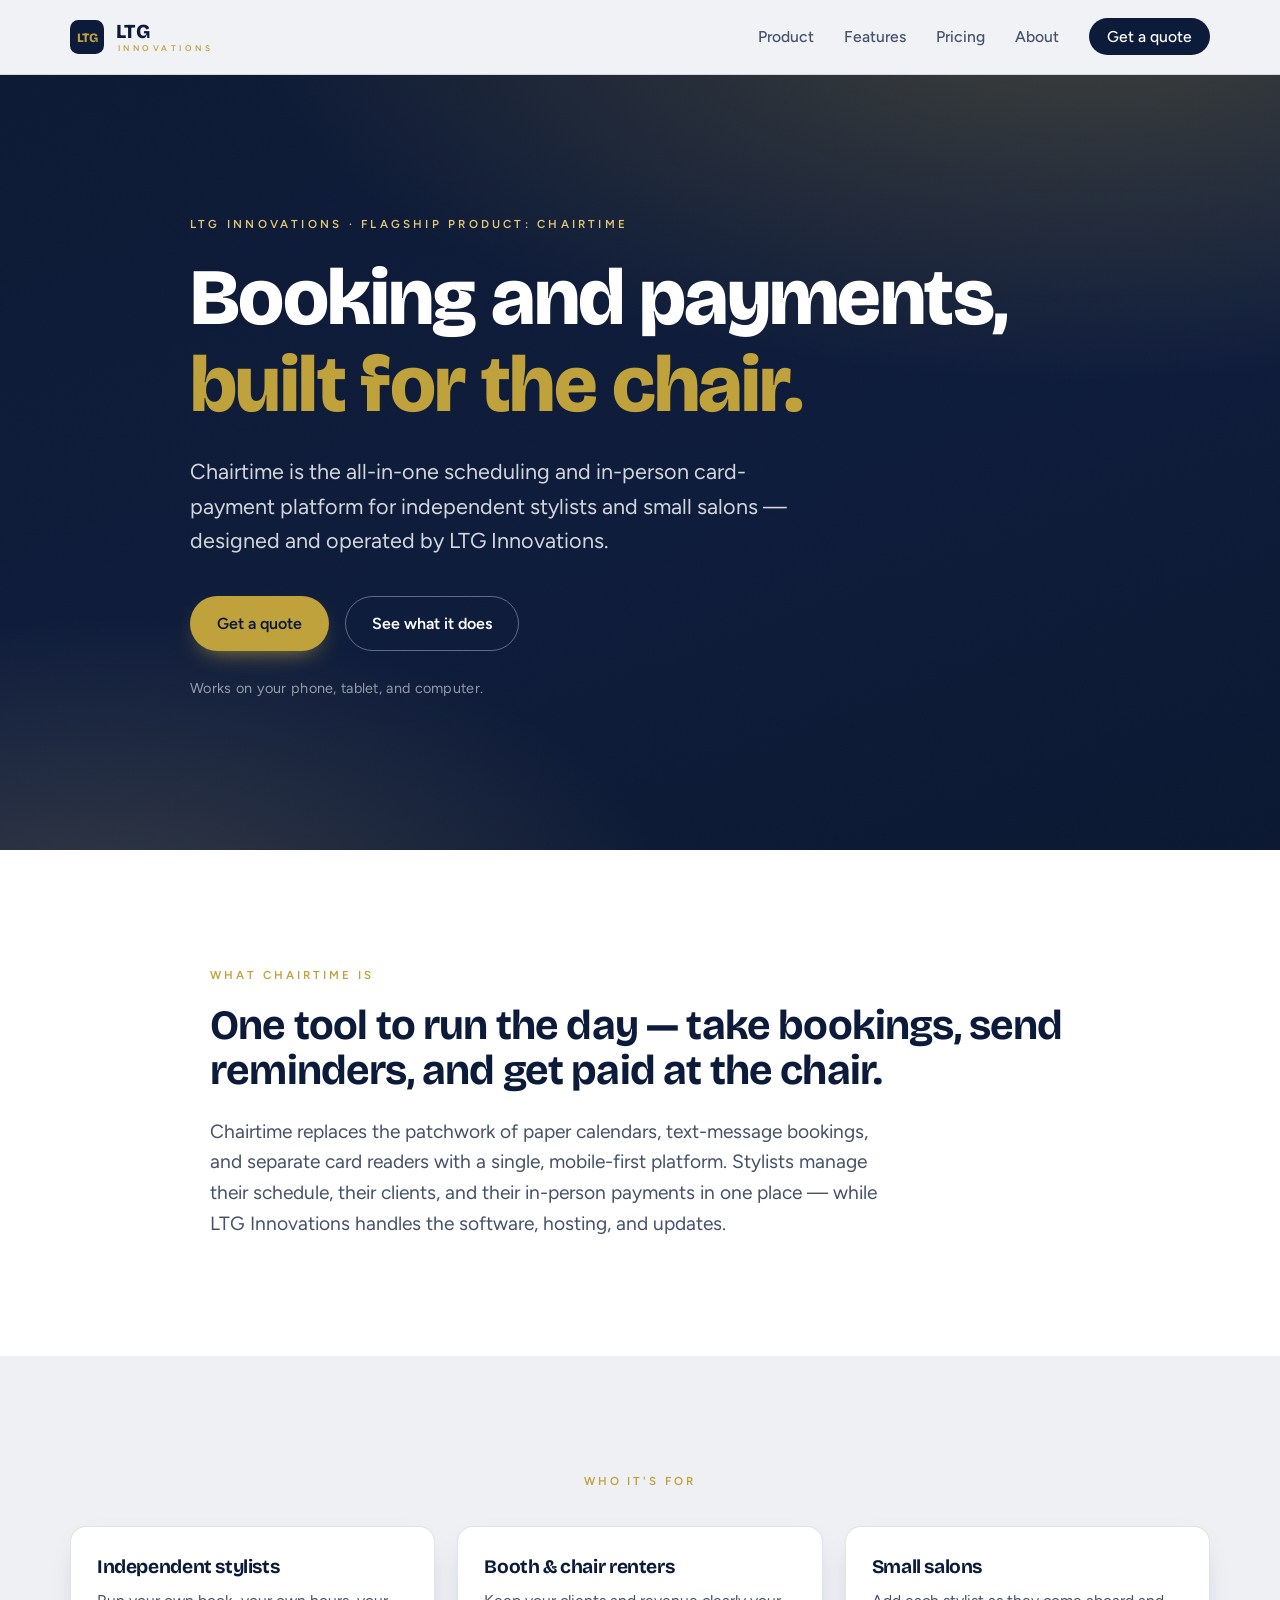
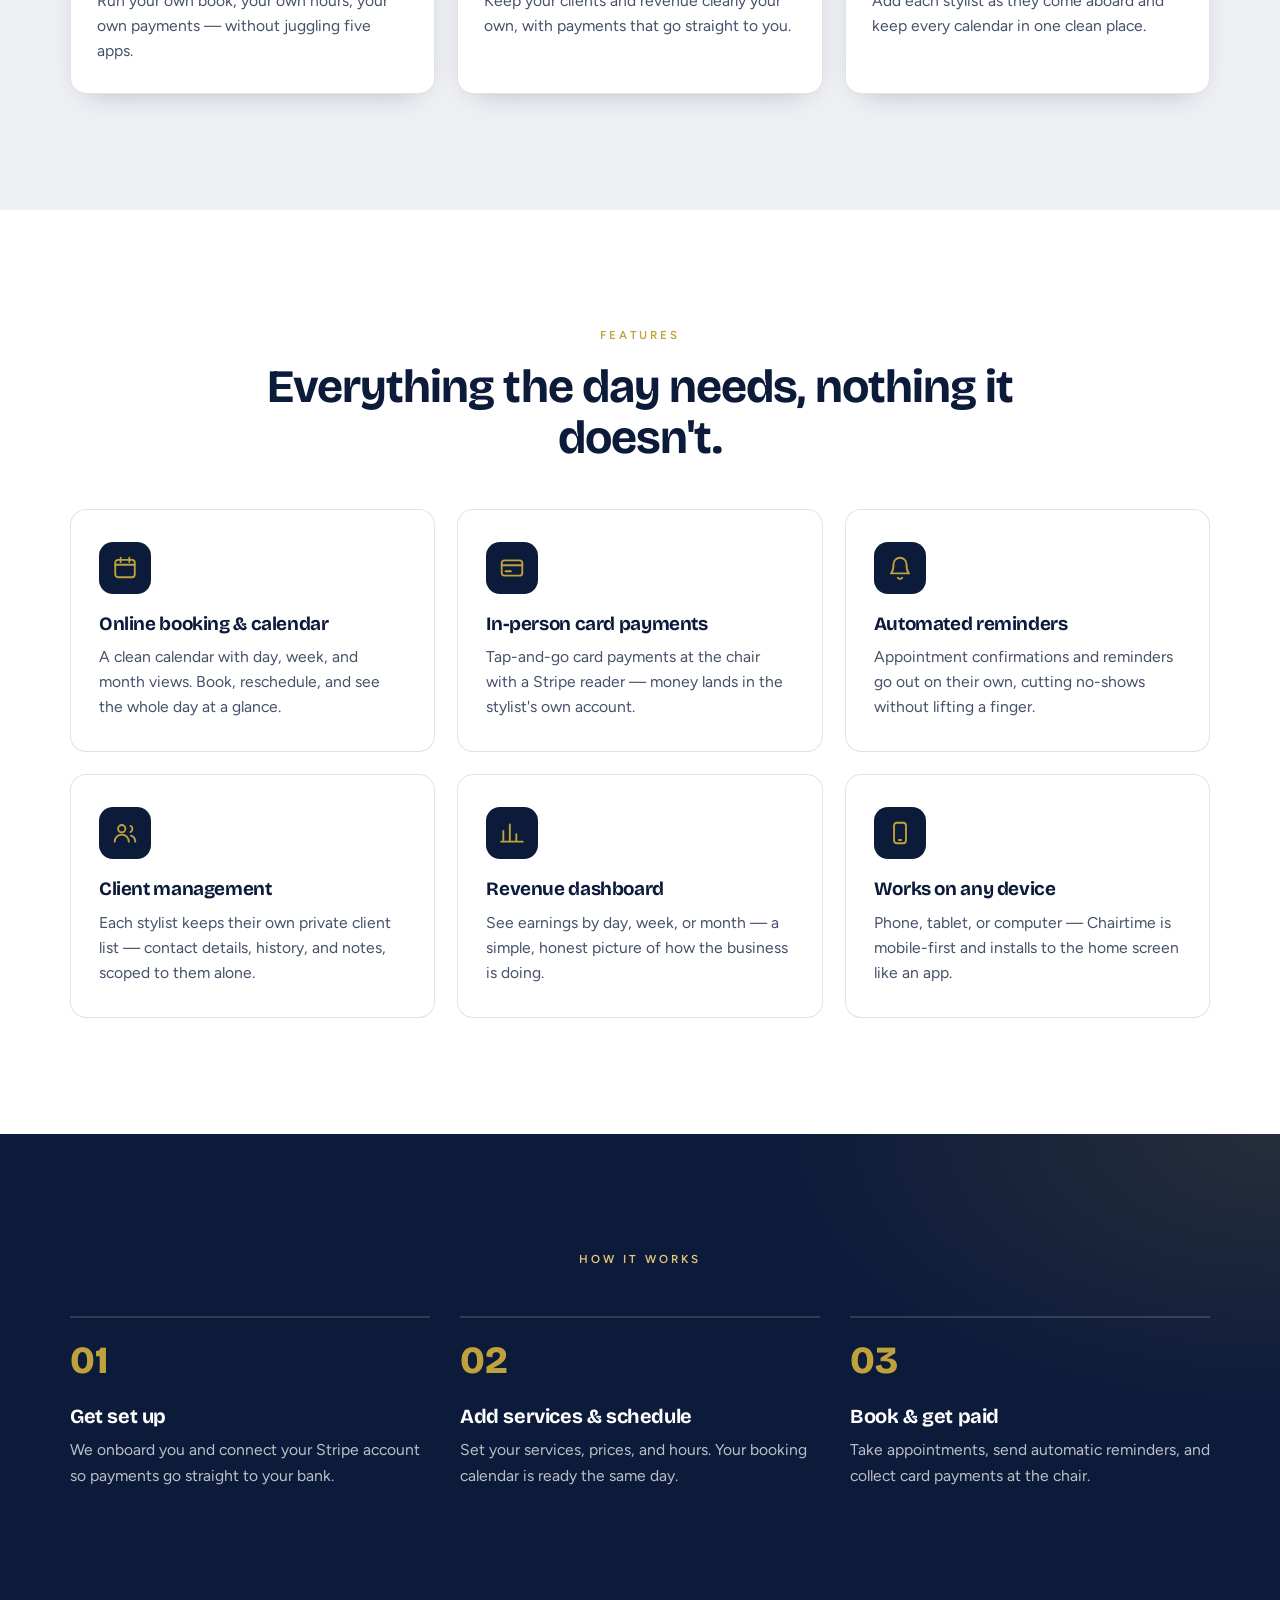
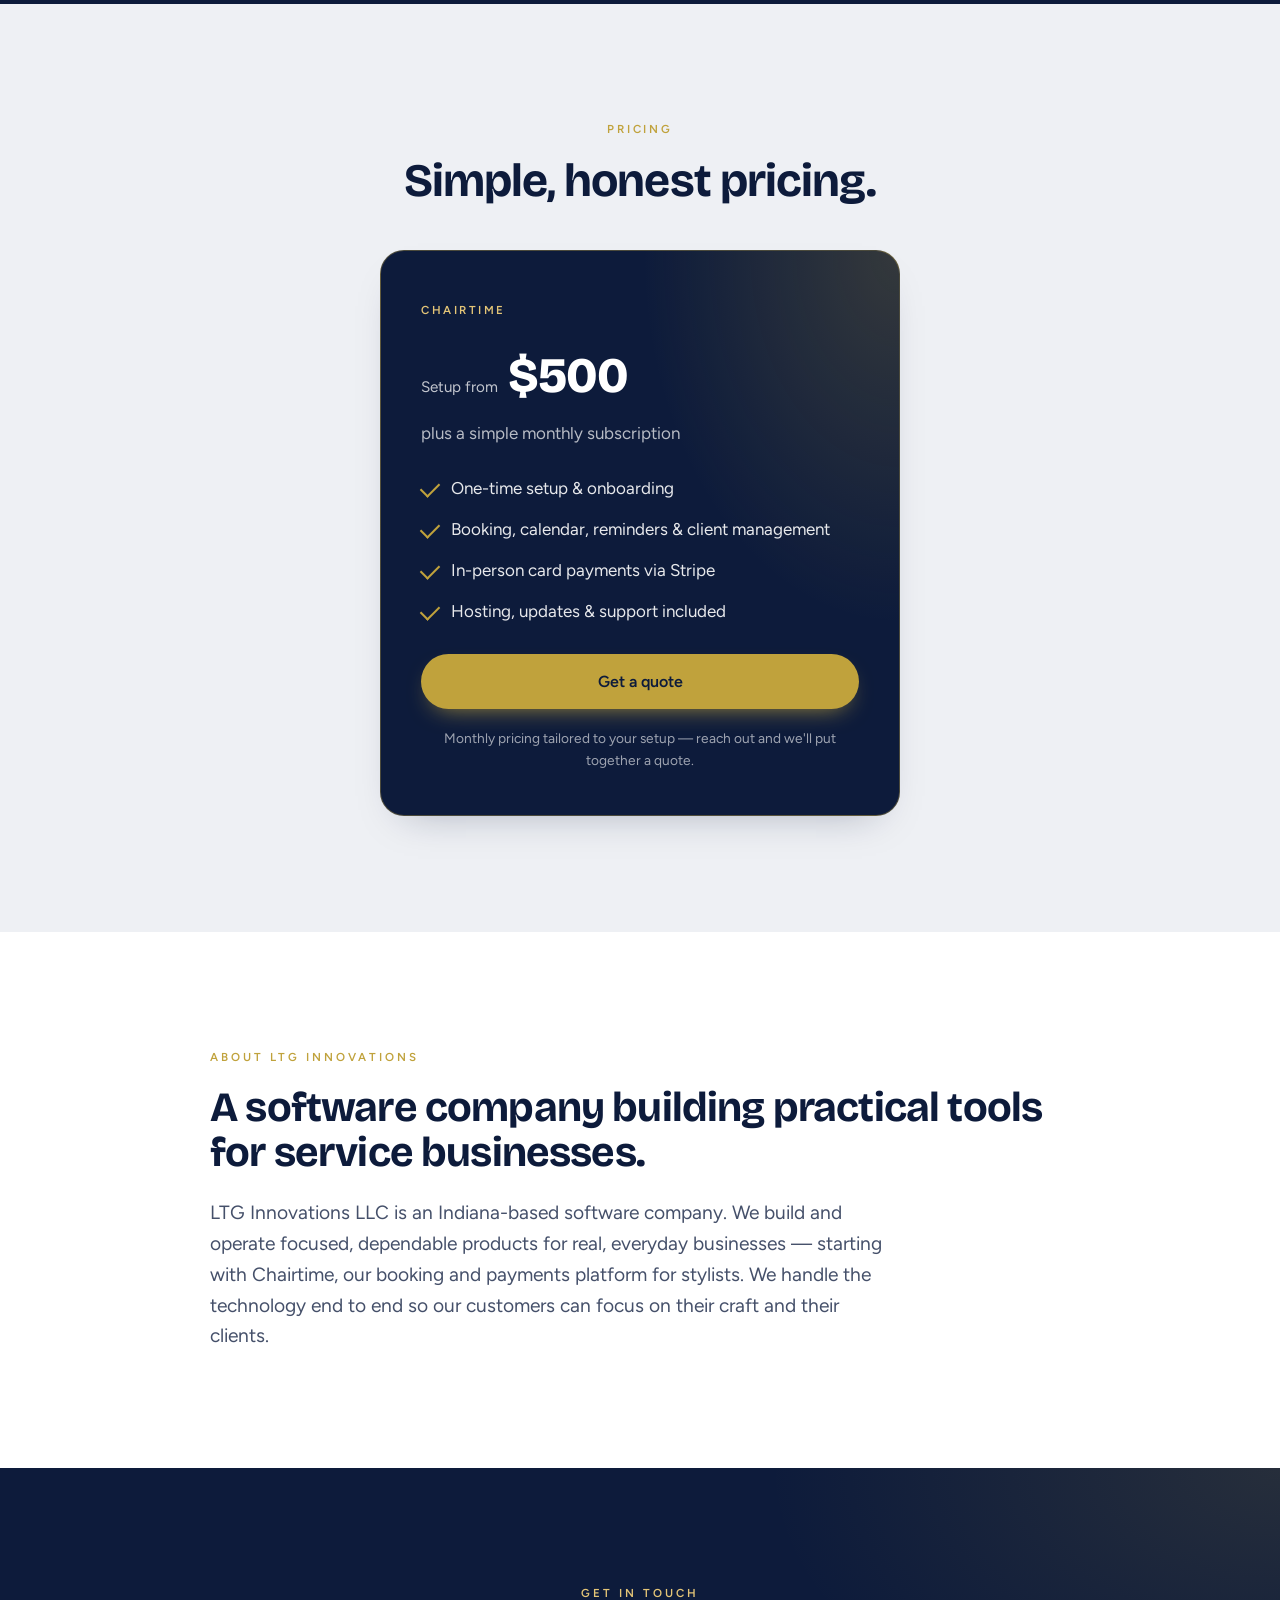
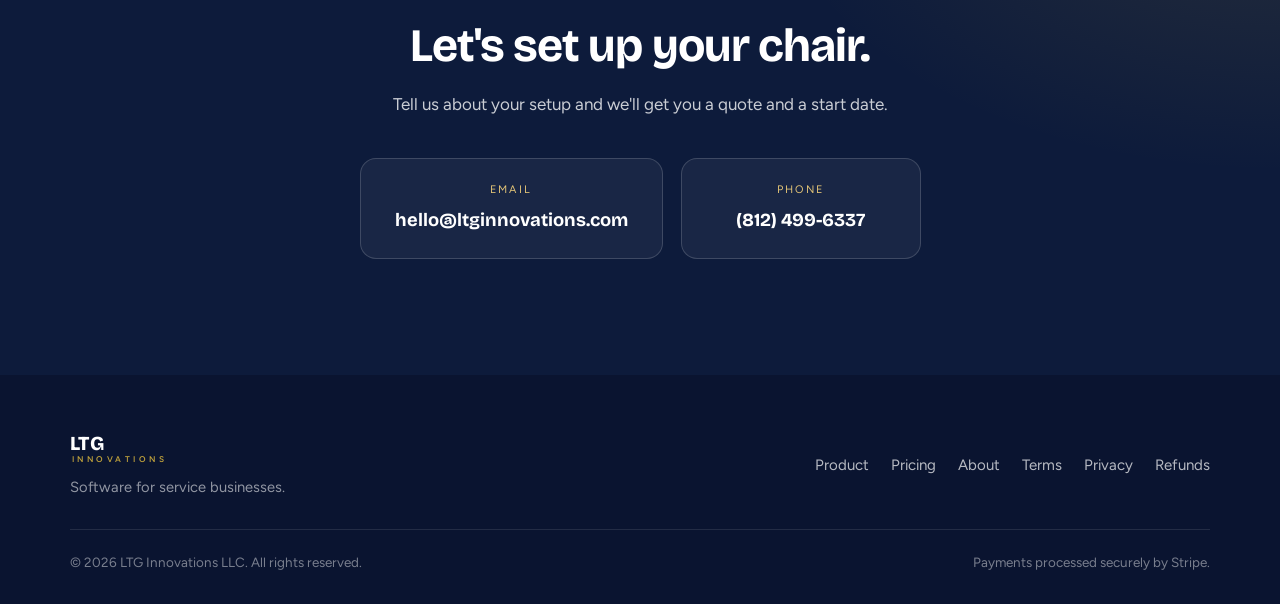
==== index.html @ bb4d91c1 "Initial commit: LTG Innovations company website Single-page landing (Chairtime flagship) + terms/pri" ====
<!DOCTYPE html>
<html lang="en">
<head>
  <meta charset="UTF-8" />
  <meta name="viewport" content="width=device-width, initial-scale=1.0" />
  <title>LTG Innovations — Software for service businesses</title>
  <meta name="description" content="LTG Innovations builds software for service businesses. Our flagship product, Chairtime, is an all-in-one booking and in-person payment platform for independent stylists." />

  <link rel="icon" type="image/svg+xml" href="favicon.svg" />
  <meta property="og:title" content="LTG Innovations — Software for service businesses" />
  <meta property="og:description" content="Chairtime: booking and in-person card payments, built for independent stylists. By LTG Innovations." />
  <meta property="og:type" content="website" />

  <link rel="preconnect" href="https://fonts.googleapis.com" />
  <link rel="preconnect" href="https://fonts.gstatic.com" crossorigin />
  <link href="https://fonts.googleapis.com/css2?family=Bricolage+Grotesque:opsz,wght@12..96,600;12..96,700;12..96,800&family=Figtree:wght@400;500;600&display=swap" rel="stylesheet" />

  <link rel="stylesheet" href="css/style.css" />
</head>
<body>
  <!-- Skip link for accessibility -->
  <a class="skip-link" href="#main">Skip to content</a>

  <header class="site-header" id="top">
    <div class="wrap header-inner">
      <a class="brand" href="#top" aria-label="LTG Innovations home">
        <span class="brand-mark" aria-hidden="true">
          <svg viewBox="0 0 40 40" width="34" height="34"><rect width="40" height="40" rx="10" fill="#0D1B3B"/><text x="20" y="26" text-anchor="middle" font-family="'Bricolage Grotesque',sans-serif" font-weight="800" font-size="15" fill="#C0A23C">LTG</text></svg>
        </span>
        <span class="brand-word"><b>LTG</b><i>INNOVATIONS</i></span>
      </a>

      <nav class="nav" aria-label="Primary">
        <button class="nav-toggle" aria-expanded="false" aria-controls="nav-menu" aria-label="Open menu">
          <span></span><span></span><span></span>
        </button>
        <ul class="nav-menu" id="nav-menu">
          <li><a href="#product">Product</a></li>
          <li><a href="#features">Features</a></li>
          <li><a href="#pricing">Pricing</a></li>
          <li><a href="#about">About</a></li>
          <li><a class="nav-cta" href="#contact">Get a quote</a></li>
        </ul>
      </nav>
    </div>
  </header>

  <main id="main">

    <!-- HERO -->
    <section class="hero">
      <div class="hero-grain" aria-hidden="true"></div>
      <div class="wrap hero-inner">
        <p class="eyebrow reveal">LTG Innovations · Flagship product: Chairtime</p>
        <h1 class="hero-title reveal" style="--d:1">
          Booking and payments,<br /><span class="accent">built for the chair.</span>
        </h1>
        <p class="hero-sub reveal" style="--d:2">
          Chairtime is the all-in-one scheduling and in-person card-payment platform
          for independent stylists and small salons — designed and operated by
          LTG&nbsp;Innovations.
        </p>
        <div class="hero-actions reveal" style="--d:3">
          <a class="btn btn-gold" href="#contact">Get a quote</a>
          <a class="btn btn-ghost" href="#features">See what it does</a>
        </div>
        <p class="hero-note reveal" style="--d:4">Works on your phone, tablet, and computer.</p>
      </div>
    </section>

    <!-- WHAT IT IS -->
    <section class="section" id="product">
      <div class="wrap band">
        <p class="kicker">What Chairtime is</p>
        <h2 class="band-title">
          One tool to run the day — take bookings, send reminders, and get paid at the chair.
        </h2>
        <p class="band-lead">
          Chairtime replaces the patchwork of paper calendars, text-message
          bookings, and separate card readers with a single, mobile-first
          platform. Stylists manage their schedule, their clients, and their
          in-person payments in one place — while LTG Innovations handles the
          software, hosting, and updates.
        </p>
      </div>
    </section>

    <!-- WHO IT'S FOR -->
    <section class="section section-mist" id="audience">
      <div class="wrap">
        <p class="kicker center">Who it's for</p>
        <div class="audience-grid">
          <article class="audience-card">
            <h3>Independent stylists</h3>
            <p>Run your own book, your own hours, your own payments — without juggling five apps.</p>
          </article>
          <article class="audience-card">
            <h3>Booth &amp; chair renters</h3>
            <p>Keep your clients and revenue clearly your own, with payments that go straight to you.</p>
          </article>
          <article class="audience-card">
            <h3>Small salons</h3>
            <p>Add each stylist as they come aboard and keep every calendar in one clean place.</p>
          </article>
        </div>
      </div>
    </section>

    <!-- FEATURES -->
    <section class="section" id="features">
      <div class="wrap">
        <p class="kicker center">Features</p>
        <h2 class="section-title center">Everything the day needs, nothing it doesn't.</h2>
        <div class="feature-grid">
          <article class="feature">
            <span class="feature-icon" aria-hidden="true">
              <svg viewBox="0 0 24 24"><rect x="3" y="4.5" width="18" height="16" rx="2.5"/><path d="M3 9h18M8 2.5v4M16 2.5v4"/></svg>
            </span>
            <h3>Online booking &amp; calendar</h3>
            <p>A clean calendar with day, week, and month views. Book, reschedule, and see the whole day at a glance.</p>
          </article>
          <article class="feature">
            <span class="feature-icon" aria-hidden="true">
              <svg viewBox="0 0 24 24"><rect x="2.5" y="5" width="19" height="14" rx="2.5"/><path d="M2.5 9.5h19M6 15h5"/></svg>
            </span>
            <h3>In-person card payments</h3>
            <p>Tap-and-go card payments at the chair with a Stripe reader — money lands in the stylist's own account.</p>
          </article>
          <article class="feature">
            <span class="feature-icon" aria-hidden="true">
              <svg viewBox="0 0 24 24"><path d="M18 8.5a6 6 0 1 0-12 0c0 7-2.5 8.5-2.5 8.5h17S18 15.5 18 8.5Z"/><path d="M10 21a2.4 2.4 0 0 0 4 0"/></svg>
            </span>
            <h3>Automated reminders</h3>
            <p>Appointment confirmations and reminders go out on their own, cutting no-shows without lifting a finger.</p>
          </article>
          <article class="feature">
            <span class="feature-icon" aria-hidden="true">
              <svg viewBox="0 0 24 24"><circle cx="9" cy="8" r="3.4"/><path d="M2.5 20a6.5 6.5 0 0 1 13 0M17 5.5a3 3 0 0 1 0 5.6M21.5 20a6 6 0 0 0-4-5.6"/></svg>
            </span>
            <h3>Client management</h3>
            <p>Each stylist keeps their own private client list — contact details, history, and notes, scoped to them alone.</p>
          </article>
          <article class="feature">
            <span class="feature-icon" aria-hidden="true">
              <svg viewBox="0 0 24 24"><path d="M4 20V10M10 20V4M16 20v-7M22 20H2"/></svg>
            </span>
            <h3>Revenue dashboard</h3>
            <p>See earnings by day, week, or month — a simple, honest picture of how the business is doing.</p>
          </article>
          <article class="feature">
            <span class="feature-icon" aria-hidden="true">
              <svg viewBox="0 0 24 24"><rect x="6.5" y="2.5" width="11" height="19" rx="2.5"/><path d="M11 18.5h2"/></svg>
            </span>
            <h3>Works on any device</h3>
            <p>Phone, tablet, or computer — Chairtime is mobile-first and installs to the home screen like an app.</p>
          </article>
        </div>
      </div>
    </section>

    <!-- HOW IT WORKS -->
    <section class="section section-navy" id="how">
      <div class="wrap">
        <p class="kicker center gold">How it works</p>
        <ol class="steps">
          <li>
            <span class="step-num">01</span>
            <h3>Get set up</h3>
            <p>We onboard you and connect your Stripe account so payments go straight to your bank.</p>
          </li>
          <li>
            <span class="step-num">02</span>
            <h3>Add services &amp; schedule</h3>
            <p>Set your services, prices, and hours. Your booking calendar is ready the same day.</p>
          </li>
          <li>
            <span class="step-num">03</span>
            <h3>Book &amp; get paid</h3>
            <p>Take appointments, send automatic reminders, and collect card payments at the chair.</p>
          </li>
        </ol>
      </div>
    </section>

    <!-- PRICING -->
    <section class="section section-mist" id="pricing">
      <div class="wrap">
        <p class="kicker center">Pricing</p>
        <h2 class="section-title center">Simple, honest pricing.</h2>
        <div class="price-card">
          <div class="price-head">
            <span class="price-tag">Chairtime</span>
            <p class="price-line"><span class="price-from">Setup from</span> <strong>$500</strong></p>
            <p class="price-sub">plus a simple monthly subscription</p>
          </div>
          <ul class="price-list">
            <li>One-time setup &amp; onboarding</li>
            <li>Booking, calendar, reminders &amp; client management</li>
            <li>In-person card payments via Stripe</li>
            <li>Hosting, updates &amp; support included</li>
          </ul>
          <a class="btn btn-gold price-cta" href="#contact">Get a quote</a>
          <p class="price-fine">Monthly pricing tailored to your setup — reach out and we'll put together a quote.</p>
        </div>
      </div>
    </section>

    <!-- ABOUT -->
    <section class="section" id="about">
      <div class="wrap band">
        <p class="kicker">About LTG Innovations</p>
        <h2 class="band-title">A software company building practical tools for service businesses.</h2>
        <p class="band-lead">
          LTG Innovations LLC is an Indiana-based software company. We build and
          operate focused, dependable products for real, everyday businesses —
          starting with Chairtime, our booking and payments platform for stylists.
          We handle the technology end to end so our customers can focus on their
          craft and their clients.
        </p>
      </div>
    </section>

    <!-- CONTACT -->
    <section class="section section-navy" id="contact">
      <div class="wrap contact-inner">
        <p class="kicker center gold">Get in touch</p>
        <h2 class="section-title center light">Let's set up your chair.</h2>
        <p class="contact-lead">
          Tell us about your setup and we'll get you a quote and a start date.
        </p>
        <div class="contact-methods">
          <a class="contact-method" href="mailto:hello@ltginnovations.com">
            <span class="cm-label">Email</span>
            <span class="cm-value">hello@ltginnovations.com</span>
          </a>
          <a class="contact-method" href="tel:+18124996337">
            <span class="cm-label">Phone</span>
            <span class="cm-value">(812) 499-6337</span>
          </a>
        </div>
      </div>
    </section>

  </main>

  <footer class="site-footer">
    <div class="wrap footer-inner">
      <div class="footer-brand">
        <span class="brand-word footer-word"><b>LTG</b><i>INNOVATIONS</i></span>
        <p class="footer-tag">Software for service businesses.</p>
      </div>
      <nav class="footer-nav" aria-label="Footer">
        <a href="#product">Product</a>
        <a href="#pricing">Pricing</a>
        <a href="#about">About</a>
        <a href="terms.html">Terms</a>
        <a href="privacy.html">Privacy</a>
        <a href="refunds.html">Refunds</a>
      </nav>
    </div>
    <div class="wrap footer-legal">
      <p>&copy; <span id="year">2026</span> LTG Innovations LLC. All rights reserved.</p>
      <p>Payments processed securely by Stripe.</p>
    </div>
  </footer>

  <script src="js/main.js"></script>
</body>
</html>
---- css/style.css ----
/* =========================================================
   LTG Innovations — brand stylesheet
   Palette from the logo system:
   Deep Navy #0D1B3B · Signal Gold #C0A23C · Light Gold #E4C577 · Mist #EEF0F4
   Type: Bricolage Grotesque (display) + Figtree (body)
   ========================================================= */

:root {
  --navy: #0D1B3B;
  --navy-800: #101f42;
  --navy-700: #16294f;
  --gold: #C0A23C;
  --gold-light: #E4C577;
  --mist: #EEF0F4;
  --mist-deep: #e3e8ef;
  --white: #ffffff;
  --ink: #0D1B3B;
  --ink-soft: #45506a;
  --line: rgba(13, 27, 59, 0.12);

  --display: "Bricolage Grotesque", Georgia, serif;
  --body: "Figtree", -apple-system, BlinkMacSystemFont, sans-serif;

  --wrap: 1140px;
  --radius: 16px;
  --radius-lg: 24px;
  --shadow-soft: 0 18px 40px -24px rgba(13, 27, 59, 0.35);
  --shadow-card: 0 10px 30px -18px rgba(13, 27, 59, 0.4);
  --ease: cubic-bezier(0.22, 1, 0.36, 1);
}

* { box-sizing: border-box; }

html { scroll-behavior: smooth; -webkit-text-size-adjust: 100%; }

body {
  margin: 0;
  font-family: var(--body);
  color: var(--ink);
  background: var(--white);
  line-height: 1.6;
  font-size: 17px;
  -webkit-font-smoothing: antialiased;
  text-rendering: optimizeLegibility;
}

h1, h2, h3 { font-family: var(--display); font-weight: 700; line-height: 1.08; margin: 0; letter-spacing: -0.02em; }
p { margin: 0; }
a { color: inherit; text-decoration: none; }
ul, ol { margin: 0; padding: 0; list-style: none; }

.wrap { width: min(100% - 44px, var(--wrap)); margin-inline: auto; }

.skip-link {
  position: absolute; left: -999px; top: 8px; z-index: 200;
  background: var(--navy); color: #fff; padding: 10px 16px; border-radius: 8px;
}
.skip-link:focus { left: 12px; }

/* ---------- Brand wordmark (reproduces the logo lockup in type) ---------- */
.brand { display: inline-flex; align-items: center; gap: 12px; }
.brand-mark { display: inline-flex; line-height: 0; }
.brand-word { display: inline-flex; flex-direction: column; line-height: 1; }
.brand-word b {
  font-family: var(--display); font-weight: 800; font-size: 1.24rem;
  letter-spacing: 0.02em; color: var(--navy);
}
.brand-word i {
  font-style: normal; font-weight: 600; font-size: 0.52rem;
  letter-spacing: 0.42em; color: var(--gold); margin-top: 2px; margin-left: 2px;
}

/* ---------- Buttons ---------- */
.btn {
  display: inline-flex; align-items: center; justify-content: center;
  font-family: var(--body); font-weight: 600; font-size: 1rem;
  padding: 14px 26px; border-radius: 999px; cursor: pointer;
  border: 1.5px solid transparent; transition: transform .25s var(--ease), box-shadow .25s var(--ease), background .2s, color .2s;
}
.btn-gold { background: var(--gold); color: var(--navy); box-shadow: 0 10px 24px -12px rgba(192, 162, 60, 0.9); }
.btn-gold:hover { transform: translateY(-2px); box-shadow: 0 16px 30px -12px rgba(192, 162, 60, 0.95); background: var(--gold-light); }
.btn-ghost { border-color: rgba(255,255,255,0.35); color: #fff; }
.btn-ghost:hover { border-color: var(--gold-light); color: var(--gold-light); transform: translateY(-2px); }

/* ---------- Header ---------- */
.site-header {
  position: sticky; top: 0; z-index: 100;
  background: rgba(238, 240, 244, 0.82);
  backdrop-filter: saturate(140%) blur(12px);
  border-bottom: 1px solid var(--line);
}
.header-inner { display: flex; align-items: center; justify-content: space-between; height: 74px; }
.nav-menu { display: flex; align-items: center; gap: 30px; }
.nav-menu a { font-weight: 500; font-size: 0.98rem; color: var(--ink-soft); position: relative; padding: 4px 0; }
.nav-menu a:not(.nav-cta)::after {
  content: ""; position: absolute; left: 0; bottom: -2px; height: 2px; width: 0;
  background: var(--gold); transition: width .28s var(--ease);
}
.nav-menu a:not(.nav-cta):hover { color: var(--navy); }
.nav-menu a:not(.nav-cta):hover::after { width: 100%; }
.nav-cta { background: var(--navy); color: #fff !important; padding: 9px 18px !important; border-radius: 999px; }
.nav-cta:hover { background: var(--navy-700); }
.nav-toggle { display: none; }

/* ---------- Hero ---------- */
.hero {
  position: relative; overflow: hidden; color: #fff;
  background:
    radial-gradient(120% 90% at 85% -10%, rgba(192,162,60,0.28) 0%, rgba(192,162,60,0) 55%),
    radial-gradient(90% 80% at 8% 110%, rgba(228,197,119,0.18) 0%, rgba(228,197,119,0) 50%),
    linear-gradient(160deg, #0c1934 0%, var(--navy) 55%, #0a1730 100%);
}
.hero-grain {
  position: absolute; inset: 0; pointer-events: none; opacity: 0.5;
  background-image: url("data:image/svg+xml,%3Csvg xmlns='http://www.w3.org/2000/svg' width='140' height='140'%3E%3Cfilter id='n'%3E%3CfeTurbulence type='fractalNoise' baseFrequency='0.85' numOctaves='2' stitchTiles='stitch'/%3E%3C/filter%3E%3Crect width='100%25' height='100%25' filter='url(%23n)' opacity='0.045'/%3E%3C/svg%3E");
}
.hero-inner { position: relative; padding: clamp(70px, 12vw, 140px) 0 clamp(80px, 12vw, 150px); max-width: 900px; }
.eyebrow {
  text-transform: uppercase; letter-spacing: 0.28em; font-size: 0.72rem; font-weight: 600;
  color: var(--gold-light); margin-bottom: 22px;
}
.hero-title { font-size: clamp(2.6rem, 7vw, 5rem); font-weight: 800; }
.hero-title .accent { color: var(--gold); }
.hero-sub {
  margin-top: 26px; font-size: clamp(1.05rem, 2.2vw, 1.35rem);
  color: rgba(255,255,255,0.82); max-width: 620px;
}
.hero-actions { margin-top: 38px; display: flex; flex-wrap: wrap; gap: 16px; }
.hero-note { margin-top: 26px; font-size: 0.9rem; color: rgba(255,255,255,0.55); letter-spacing: 0.02em; }

/* ---------- Sections ---------- */
.section { padding: clamp(64px, 10vw, 116px) 0; }
.section-mist { background: var(--mist); }
.section-navy { background: var(--navy); color: #fff;
  background-image: radial-gradient(80% 120% at 100% 0%, rgba(192,162,60,0.14) 0%, rgba(192,162,60,0) 50%); }

.kicker {
  text-transform: uppercase; letter-spacing: 0.26em; font-size: 0.72rem; font-weight: 600;
  color: var(--gold); margin-bottom: 18px;
}
.kicker.center { text-align: center; }
.kicker.gold { color: var(--gold-light); }

.section-title { font-size: clamp(1.9rem, 4vw, 2.9rem); max-width: 760px; }
.section-title.center { text-align: center; margin-inline: auto; }
.section-title.light { color: #fff; }

/* Editorial band (What / About) */
.band { max-width: 860px; }
.band-title { font-size: clamp(1.7rem, 3.6vw, 2.6rem); margin-bottom: 24px; }
.band-lead { font-size: clamp(1.05rem, 1.6vw, 1.2rem); color: var(--ink-soft); max-width: 680px; }

/* Audience */
.audience-grid { display: grid; grid-template-columns: repeat(3, 1fr); gap: 22px; margin-top: 36px; }
.audience-card {
  background: #fff; border: 1px solid var(--line); border-radius: var(--radius);
  padding: 30px 26px; box-shadow: var(--shadow-card);
  transition: transform .3s var(--ease), box-shadow .3s var(--ease);
}
.audience-card:hover { transform: translateY(-4px); box-shadow: var(--shadow-soft); }
.audience-card h3 { font-size: 1.2rem; margin-bottom: 10px; }
.audience-card p { color: var(--ink-soft); font-size: 0.98rem; }

/* Features */
.feature-grid {
  display: grid; grid-template-columns: repeat(3, 1fr); gap: 22px; margin-top: 46px;
}
.feature {
  background: #fff; border: 1px solid var(--line); border-radius: var(--radius);
  padding: 32px 28px; transition: transform .3s var(--ease), box-shadow .3s var(--ease), border-color .3s;
}
.feature:hover { transform: translateY(-5px); box-shadow: var(--shadow-soft); border-color: rgba(192,162,60,0.5); }
.feature-icon {
  display: inline-flex; align-items: center; justify-content: center;
  width: 52px; height: 52px; border-radius: 14px; margin-bottom: 20px;
  background: var(--navy);
}
.feature-icon svg { width: 26px; height: 26px; fill: none; stroke: var(--gold); stroke-width: 1.7; stroke-linecap: round; stroke-linejoin: round; }
.feature h3 { font-size: 1.18rem; margin-bottom: 10px; }
.feature p { color: var(--ink-soft); font-size: 0.98rem; }

/* How it works */
.steps { display: grid; grid-template-columns: repeat(3, 1fr); gap: 30px; margin-top: 48px; counter-reset: step; }
.steps li { position: relative; padding-top: 12px; border-top: 2px solid rgba(255,255,255,0.14); }
.step-num { font-family: var(--display); font-weight: 800; font-size: 2.4rem; color: var(--gold); display: block; margin-bottom: 14px; }
.steps h3 { font-size: 1.25rem; margin-bottom: 10px; color: #fff; }
.steps p { color: rgba(255,255,255,0.72); font-size: 0.98rem; }

/* Pricing */
.price-card {
  max-width: 520px; margin: 44px auto 0; background: var(--navy); color: #fff;
  border-radius: var(--radius-lg); padding: 44px 40px; box-shadow: var(--shadow-soft);
  position: relative; overflow: hidden;
  background-image: radial-gradient(90% 120% at 100% 0%, rgba(192,162,60,0.22) 0%, rgba(192,162,60,0) 55%);
  border: 1px solid rgba(192,162,60,0.35);
}
.price-tag { text-transform: uppercase; letter-spacing: 0.22em; font-size: 0.72rem; font-weight: 600; color: var(--gold-light); }
.price-line { font-family: var(--display); margin-top: 14px; font-size: 1.1rem; color: rgba(255,255,255,0.75); display: flex; align-items: baseline; gap: 10px; }
.price-from { font-size: 0.95rem; font-family: var(--body); }
.price-line strong { font-size: 3.1rem; font-weight: 800; color: #fff; letter-spacing: -0.02em; }
.price-sub { color: rgba(255,255,255,0.7); margin-top: 4px; }
.price-list { margin: 28px 0; display: grid; gap: 14px; }
.price-list li { position: relative; padding-left: 30px; color: rgba(255,255,255,0.9); }
.price-list li::before {
  content: ""; position: absolute; left: 0; top: 7px; width: 16px; height: 9px;
  border-left: 2px solid var(--gold); border-bottom: 2px solid var(--gold);
  transform: rotate(-45deg);
}
.price-cta { width: 100%; }
.price-fine { margin-top: 18px; font-size: 0.86rem; color: rgba(255,255,255,0.6); text-align: center; }

/* Contact */
.contact-inner { text-align: center; }
.contact-lead { margin: 20px auto 0; color: rgba(255,255,255,0.78); max-width: 520px; }
.contact-methods { margin-top: 40px; display: flex; flex-wrap: wrap; gap: 18px; justify-content: center; }
.contact-method {
  background: rgba(255,255,255,0.05); border: 1px solid rgba(255,255,255,0.16);
  border-radius: var(--radius); padding: 22px 34px; min-width: 240px;
  transition: transform .28s var(--ease), border-color .28s, background .28s;
}
.contact-method:hover { transform: translateY(-3px); border-color: var(--gold); background: rgba(192,162,60,0.08); }
.cm-label { display: block; text-transform: uppercase; letter-spacing: 0.2em; font-size: 0.68rem; color: var(--gold-light); margin-bottom: 8px; }
.cm-value { font-family: var(--display); font-weight: 700; font-size: 1.15rem; color: #fff; }

/* ---------- Footer ---------- */
.site-footer { background: #0a1430; color: rgba(255,255,255,0.7); padding: 56px 0 30px; }
.footer-inner { display: flex; justify-content: space-between; gap: 30px; flex-wrap: wrap; padding-bottom: 30px; border-bottom: 1px solid rgba(255,255,255,0.1); }
.footer-word b { color: #fff; }
.footer-word i { color: var(--gold); }
.footer-tag { margin-top: 12px; font-size: 0.92rem; color: rgba(255,255,255,0.55); }
.footer-nav { display: flex; flex-wrap: wrap; gap: 22px; align-items: center; }
.footer-nav a { font-size: 0.94rem; transition: color .2s; }
.footer-nav a:hover { color: var(--gold-light); }
.footer-legal { display: flex; justify-content: space-between; gap: 16px; flex-wrap: wrap; margin-top: 22px; font-size: 0.84rem; color: rgba(255,255,255,0.45); }

/* ---------- Load reveal animation ---------- */
.reveal { opacity: 0; transform: translateY(18px); animation: rise .8s var(--ease) forwards; animation-delay: calc(var(--d, 0) * 110ms); }
@keyframes rise { to { opacity: 1; transform: none; } }

/* ---------- Responsive ---------- */
@media (max-width: 860px) {
  .audience-grid, .feature-grid, .steps { grid-template-columns: 1fr; }
  .nav-toggle {
    display: inline-flex; flex-direction: column; justify-content: center; gap: 5px;
    width: 44px; height: 44px; background: none; border: 0; cursor: pointer; z-index: 120;
  }
  .nav-toggle span { display: block; height: 2.5px; width: 24px; background: var(--navy); border-radius: 2px; transition: transform .3s var(--ease), opacity .2s; }
  .nav-toggle[aria-expanded="true"] span:nth-child(1) { transform: translateY(7.5px) rotate(45deg); }
  .nav-toggle[aria-expanded="true"] span:nth-child(2) { opacity: 0; }
  .nav-toggle[aria-expanded="true"] span:nth-child(3) { transform: translateY(-7.5px) rotate(-45deg); }
  .nav-menu {
    position: fixed; inset: 0 0 0 auto; width: min(78vw, 320px);
    flex-direction: column; align-items: flex-start; justify-content: center; gap: 26px;
    background: var(--mist); padding: 40px; box-shadow: -20px 0 50px -30px rgba(13,27,59,0.5);
    transform: translateX(100%); transition: transform .35s var(--ease);
  }
  .nav-menu.open { transform: translateX(0); }
  .nav-menu a { font-size: 1.15rem; }
  .footer-legal { flex-direction: column; gap: 6px; }
}

@media (prefers-reduced-motion: reduce) {
  html { scroll-behavior: auto; }
  .reveal { animation: none; opacity: 1; transform: none; }
  .btn, .feature, .audience-card, .contact-method { transition: none; }
}

/* ---------- Legal pages ---------- */
.legal-hero {
  background: linear-gradient(160deg, #0c1934 0%, var(--navy) 60%, #0a1730 100%);
  color: #fff; padding: clamp(56px, 9vw, 96px) 0 clamp(40px, 6vw, 60px);
}
.legal-hero .kicker { color: var(--gold-light); }
.legal-hero h1 { font-size: clamp(2rem, 5vw, 3.2rem); }
.legal-hero .updated { margin-top: 16px; color: rgba(255,255,255,0.6); font-size: 0.9rem; }
.legal-body { padding: clamp(48px, 8vw, 80px) 0 clamp(60px, 9vw, 96px); }
.legal-body .wrap { max-width: 780px; }
.legal-body h2 { font-size: 1.4rem; margin: 40px 0 12px; color: var(--navy); }
.legal-body h2:first-child { margin-top: 0; }
.legal-body p, .legal-body li { color: var(--ink-soft); margin-bottom: 14px; }
.legal-body ul { list-style: disc; padding-left: 22px; margin-bottom: 14px; }
.legal-body li { margin-bottom: 8px; }
.legal-body a { color: var(--gold); text-decoration: underline; text-underline-offset: 3px; }
.legal-body strong { color: var(--navy); }
.legal-note {
  background: var(--mist); border-left: 3px solid var(--gold); border-radius: 8px;
  padding: 16px 20px; margin: 30px 0; font-size: 0.94rem;
}
.back-home { display: inline-flex; align-items: center; gap: 8px; margin-top: 40px; font-weight: 600; color: var(--navy); }
.back-home:hover { color: var(--gold); }
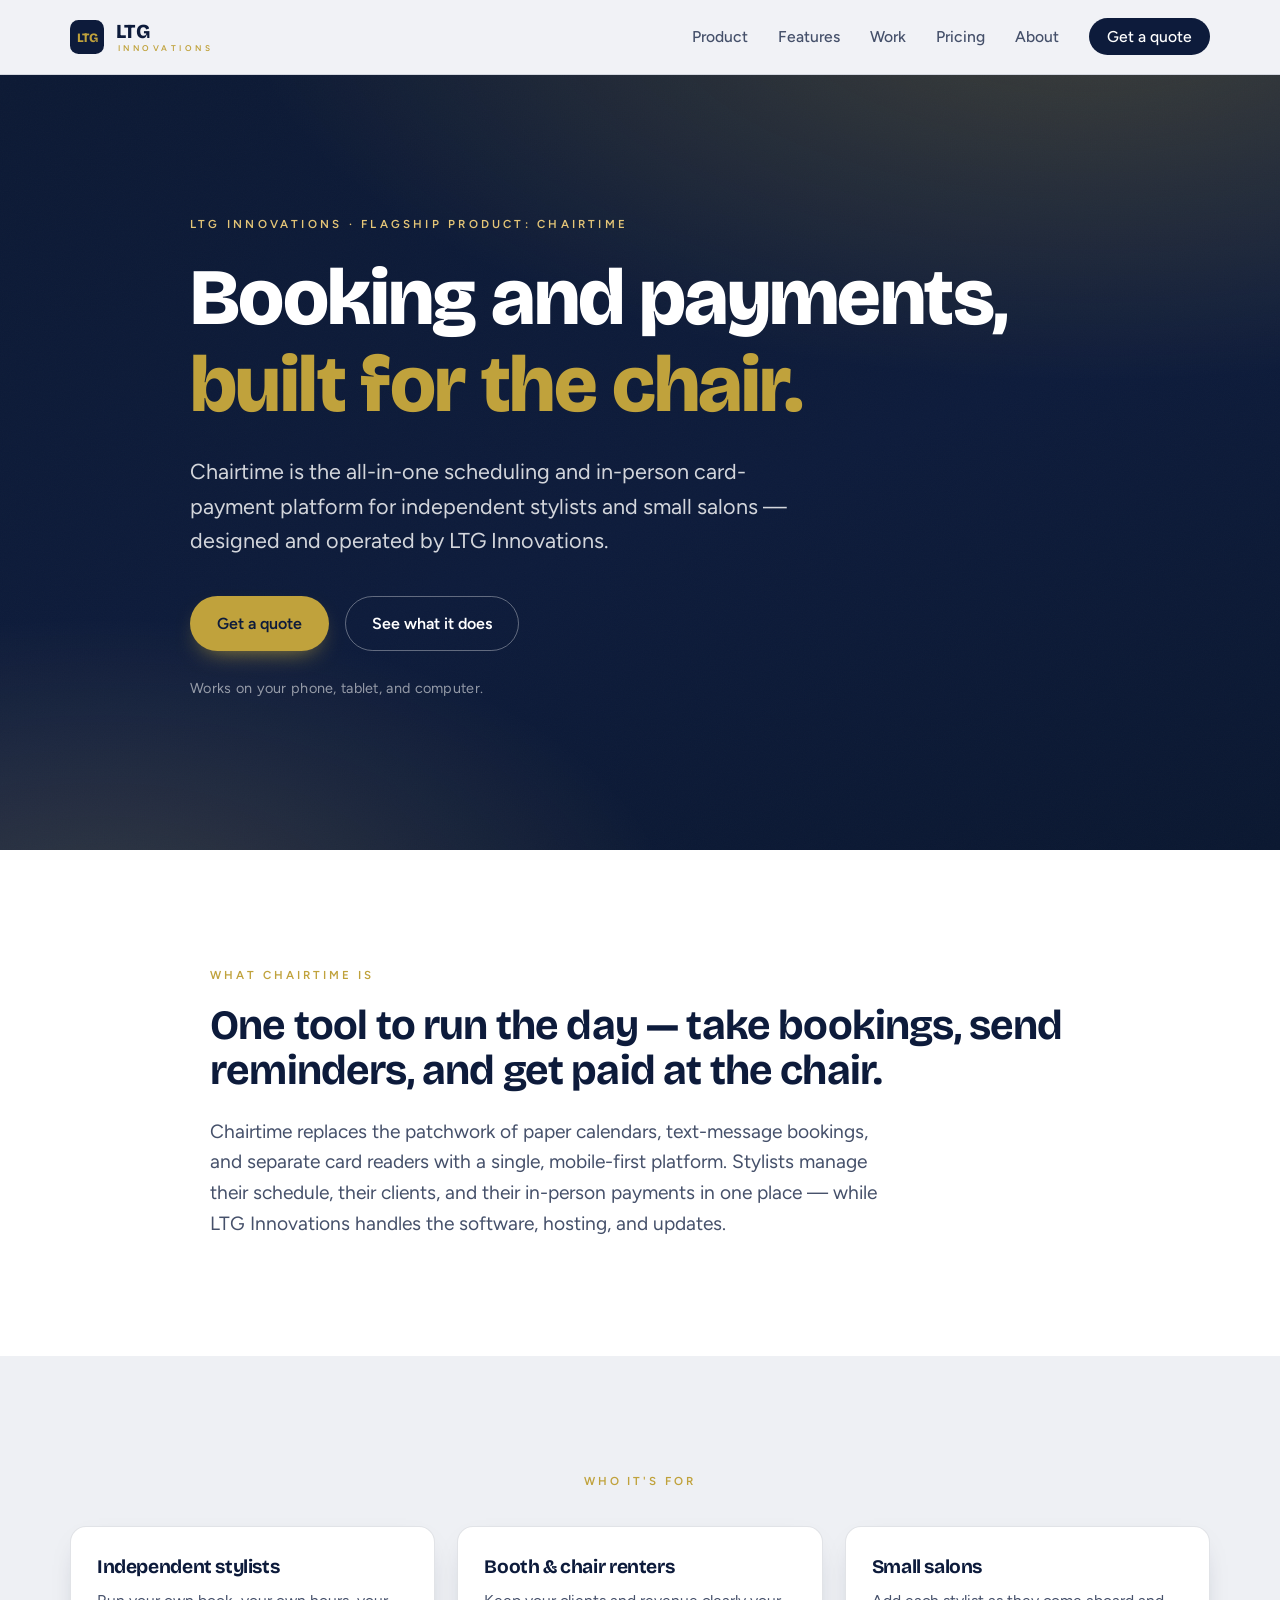
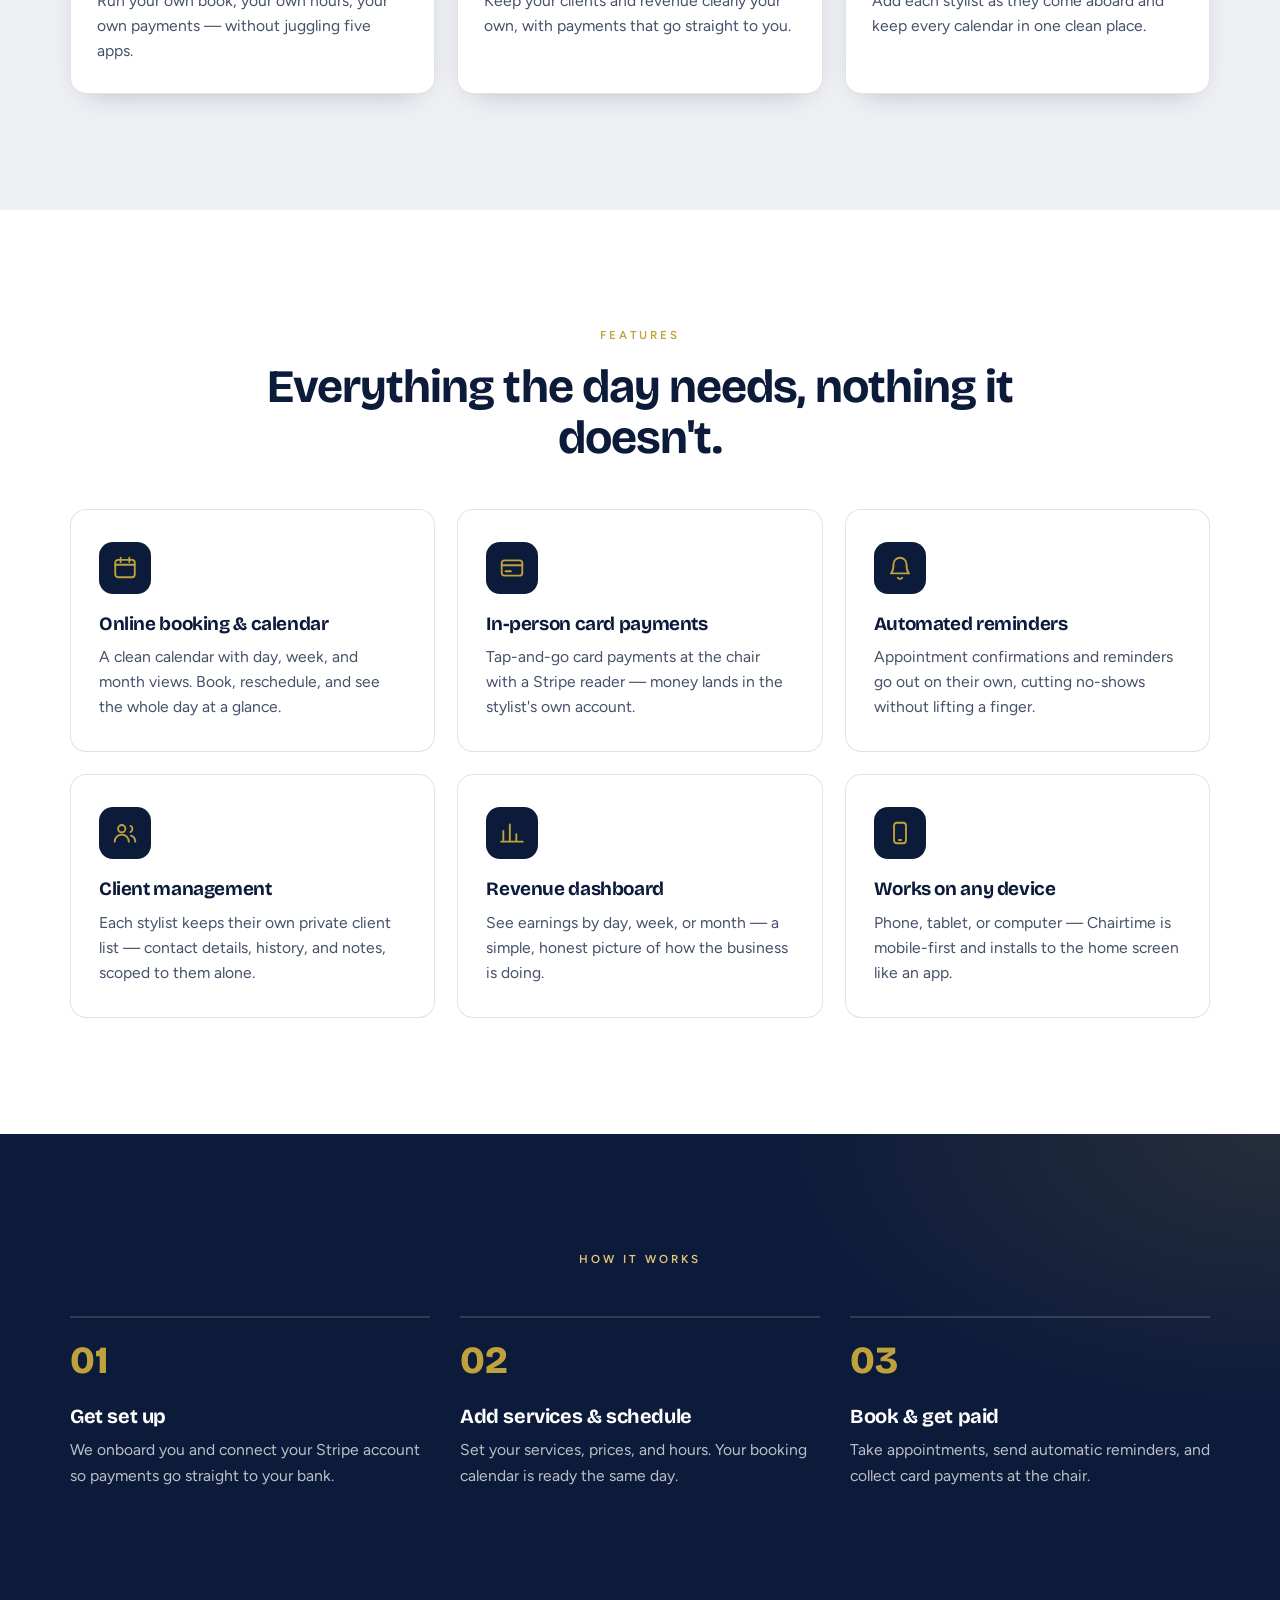
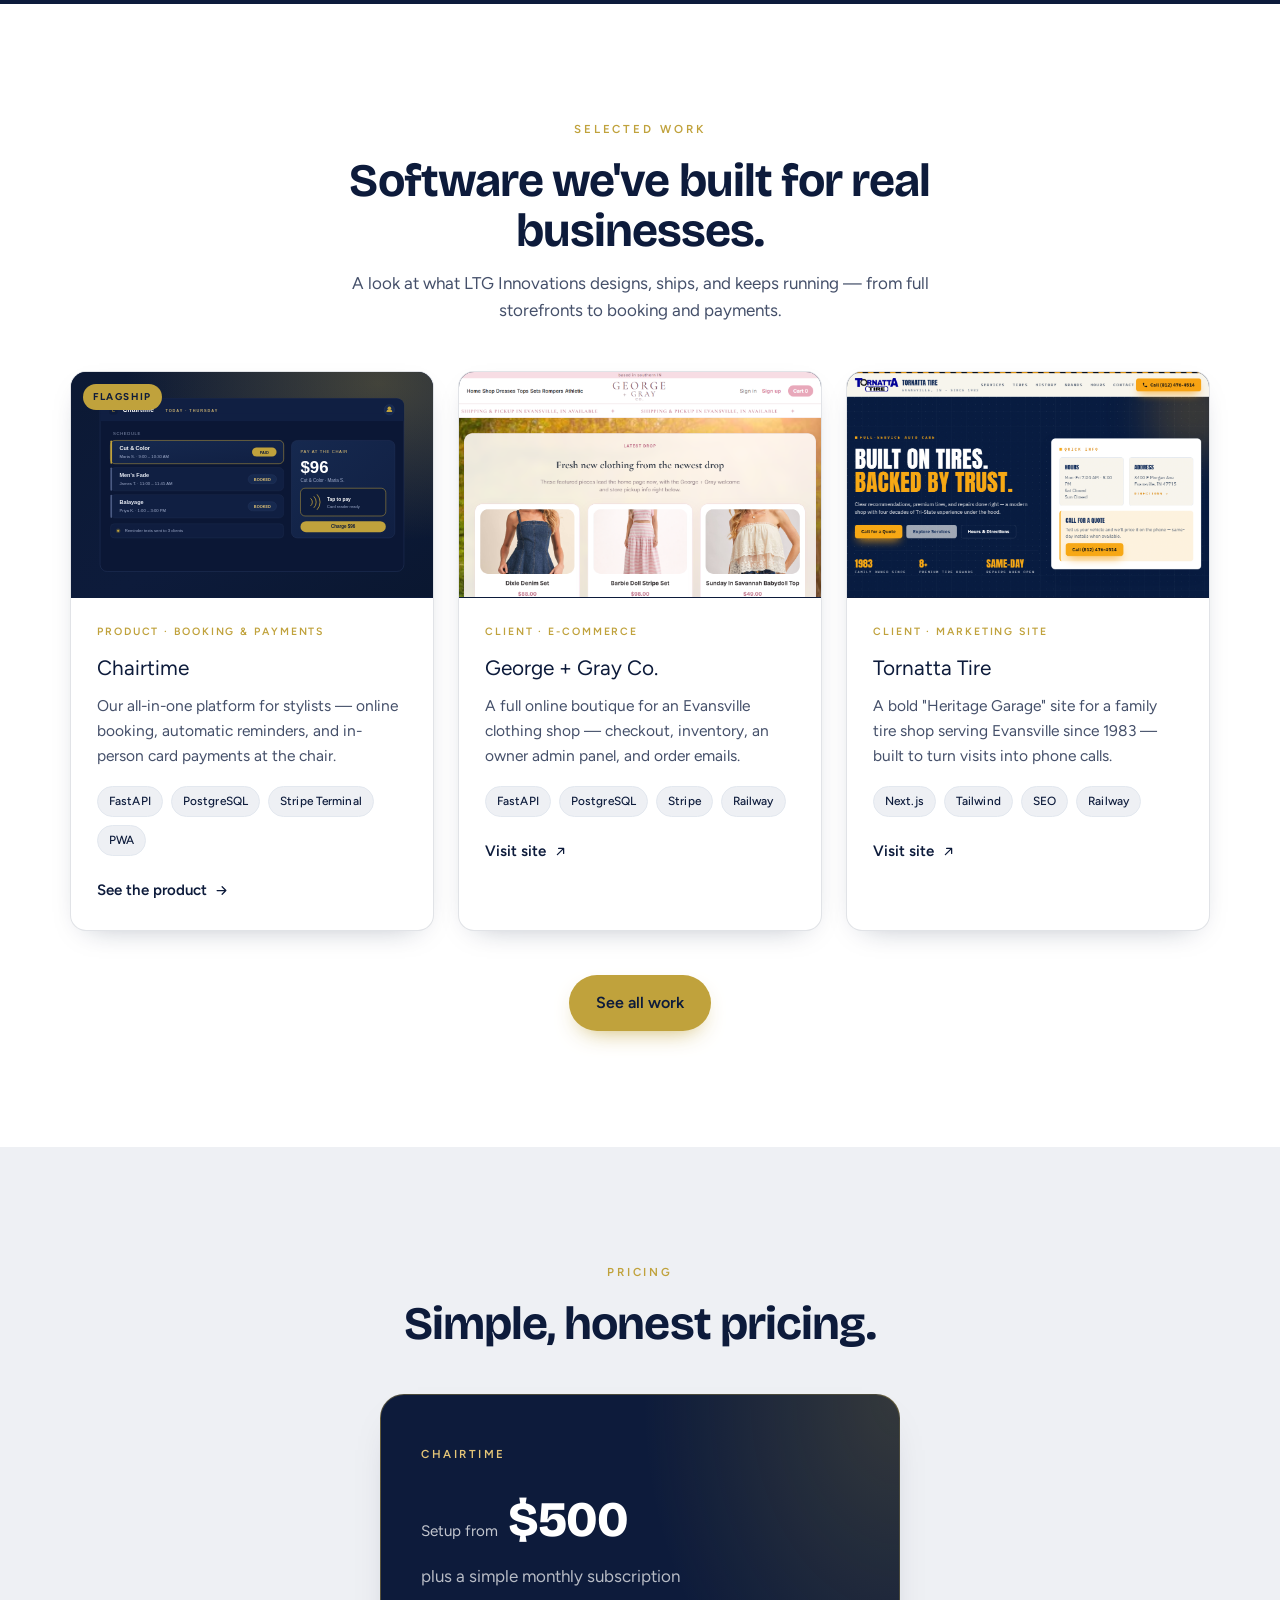
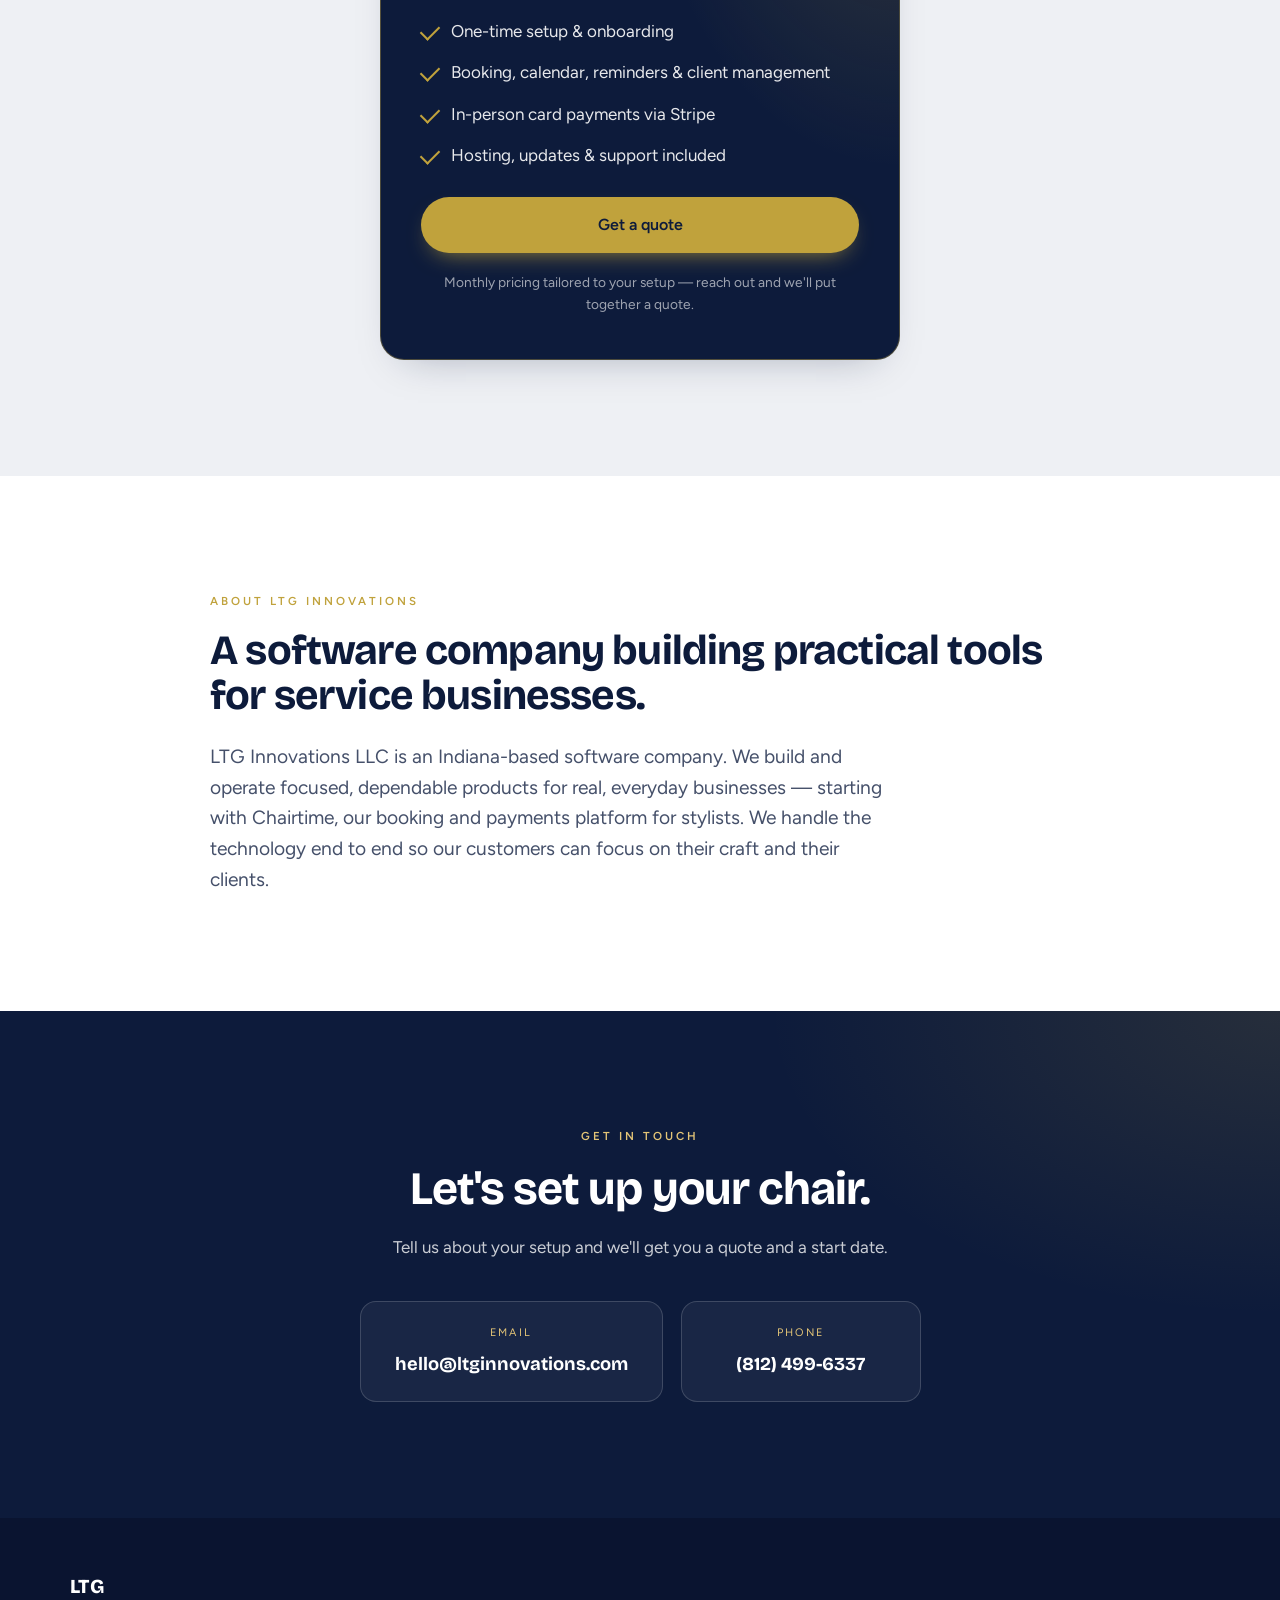
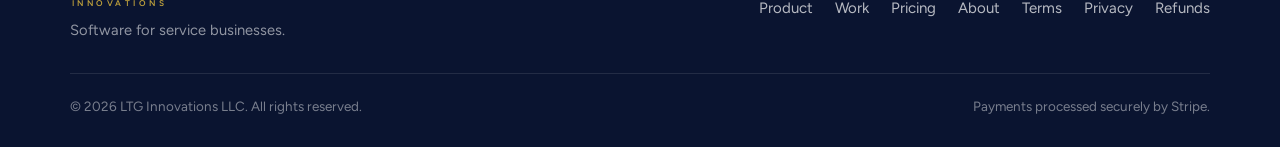
==== commit 3b06ab4e: "Add Selected Work showcase (landing strip + work.html) Portfolio of LTG's client/business builds: Ch" ====
--- a/index.html
+++ b/index.html
@@ -37,6 +37,7 @@
         <ul class="nav-menu" id="nav-menu">
           <li><a href="#product">Product</a></li>
           <li><a href="#features">Features</a></li>
+          <li><a href="#work">Work</a></li>
           <li><a href="#pricing">Pricing</a></li>
           <li><a href="#about">About</a></li>
           <li><a class="nav-cta" href="#contact">Get a quote</a></li>
@@ -182,6 +183,85 @@
       </div>
     </section>
 
+    <!-- SELECTED WORK -->
+    <section class="section" id="work">
+      <div class="wrap">
+        <p class="kicker center">Selected work</p>
+        <h2 class="section-title center">Software we've built for real businesses.</h2>
+        <p class="work-lead">A look at what LTG Innovations designs, ships, and keeps running — from full storefronts to booking and payments.</p>
+
+        <div class="work-grid">
+          <!-- Chairtime -->
+          <a class="work-card" href="#product">
+            <span class="work-thumb">
+              <span class="work-flag">Flagship</span>
+              <img src="assets/img/chairtime.svg" alt="The Chairtime app showing a stylist's daily schedule and a tap-to-pay panel" loading="lazy" />
+            </span>
+            <span class="work-body">
+              <span class="work-role">Product · Booking &amp; payments</span>
+              <span class="work-name">Chairtime</span>
+              <span class="work-blurb">Our all-in-one platform for stylists — online booking, automatic reminders, and in-person card payments at the chair.</span>
+              <span class="work-tags">
+                <span class="work-tag">FastAPI</span>
+                <span class="work-tag">PostgreSQL</span>
+                <span class="work-tag">Stripe Terminal</span>
+                <span class="work-tag">PWA</span>
+              </span>
+              <span class="work-link">See the product
+                <svg viewBox="0 0 24 24" aria-hidden="true"><path d="M5 12h14M13 6l6 6-6 6"/></svg>
+              </span>
+            </span>
+          </a>
+
+          <!-- George + Gray -->
+          <a class="work-card" href="https://trustworthy-optimism-production-b60f.up.railway.app" target="_blank" rel="noopener">
+            <span class="work-thumb">
+              <img src="assets/img/george-gray.png" alt="The George + Gray Co. online boutique storefront" loading="lazy" />
+            </span>
+            <span class="work-body">
+              <span class="work-role">Client · E-commerce</span>
+              <span class="work-name">George + Gray Co.</span>
+              <span class="work-blurb">A full online boutique for an Evansville clothing shop — checkout, inventory, an owner admin panel, and order emails.</span>
+              <span class="work-tags">
+                <span class="work-tag">FastAPI</span>
+                <span class="work-tag">PostgreSQL</span>
+                <span class="work-tag">Stripe</span>
+                <span class="work-tag">Railway</span>
+              </span>
+              <span class="work-link">Visit site
+                <svg viewBox="0 0 24 24" aria-hidden="true"><path d="M7 17 17 7M9 7h8v8"/></svg>
+              </span>
+            </span>
+          </a>
+
+          <!-- Tornatta Tire -->
+          <a class="work-card" href="https://www.tornattatires.com" target="_blank" rel="noopener">
+            <span class="work-thumb">
+              <img src="assets/img/tornatta.png" alt="The Tornatta Tire marketing site with its Heritage Garage design" loading="lazy" />
+            </span>
+            <span class="work-body">
+              <span class="work-role">Client · Marketing site</span>
+              <span class="work-name">Tornatta Tire</span>
+              <span class="work-blurb">A bold "Heritage Garage" site for a family tire shop serving Evansville since 1983 — built to turn visits into phone calls.</span>
+              <span class="work-tags">
+                <span class="work-tag">Next.js</span>
+                <span class="work-tag">Tailwind</span>
+                <span class="work-tag">SEO</span>
+                <span class="work-tag">Railway</span>
+              </span>
+              <span class="work-link">Visit site
+                <svg viewBox="0 0 24 24" aria-hidden="true"><path d="M7 17 17 7M9 7h8v8"/></svg>
+              </span>
+            </span>
+          </a>
+        </div>
+
+        <div class="work-cta">
+          <a class="btn btn-gold" href="work.html">See all work</a>
+        </div>
+      </div>
+    </section>
+
     <!-- PRICING -->
     <section class="section section-mist" id="pricing">
       <div class="wrap">
@@ -251,6 +331,7 @@
       </div>
       <nav class="footer-nav" aria-label="Footer">
         <a href="#product">Product</a>
+        <a href="work.html">Work</a>
         <a href="#pricing">Pricing</a>
         <a href="#about">About</a>
         <a href="terms.html">Terms</a>
--- a/css/style.css
+++ b/css/style.css
@@ -221,6 +221,61 @@
 .contact-method:hover { transform: translateY(-3px); border-color: var(--gold); background: rgba(192,162,60,0.08); }
 .cm-label { display: block; text-transform: uppercase; letter-spacing: 0.2em; font-size: 0.68rem; color: var(--gold-light); margin-bottom: 8px; }
 .cm-value { font-family: var(--display); font-weight: 700; font-size: 1.15rem; color: #fff; }
+
+/* ---------- Selected work / portfolio ---------- */
+.work-lead { text-align: center; margin: 14px auto 0; color: var(--ink-soft); max-width: 620px; }
+
+.work-grid {
+  display: grid; grid-template-columns: repeat(3, 1fr); gap: 24px; margin-top: 46px;
+}
+.work-card {
+  display: flex; flex-direction: column; overflow: hidden;
+  background: #fff; border: 1px solid var(--line); border-radius: var(--radius);
+  box-shadow: var(--shadow-card); color: var(--ink);
+  transition: transform .3s var(--ease), box-shadow .3s var(--ease), border-color .3s;
+}
+.work-card:hover { transform: translateY(-5px); box-shadow: var(--shadow-soft); border-color: rgba(192,162,60,0.5); }
+
+.work-thumb {
+  position: relative; aspect-ratio: 16 / 10; background: var(--navy);
+  border-bottom: 1px solid var(--line); overflow: hidden;
+}
+.work-thumb img { width: 100%; height: 100%; object-fit: cover; object-position: top center; display: block; }
+.work-flag {
+  position: absolute; top: 12px; left: 12px; z-index: 2;
+  text-transform: uppercase; letter-spacing: 0.16em; font-size: 0.62rem; font-weight: 700;
+  color: var(--navy); background: var(--gold); padding: 5px 10px; border-radius: 999px;
+}
+
+.work-body { padding: 26px 26px 28px; display: flex; flex-direction: column; flex: 1; }
+.work-role { text-transform: uppercase; letter-spacing: 0.18em; font-size: 0.66rem; font-weight: 600; color: var(--gold); margin-bottom: 10px; }
+.work-name { font-size: 1.3rem; margin-bottom: 10px; }
+.work-blurb { color: var(--ink-soft); font-size: 0.97rem; }
+
+.work-tags { display: flex; flex-wrap: wrap; gap: 8px; margin-top: 18px; }
+.work-tag {
+  font-size: 0.74rem; font-weight: 500; letter-spacing: 0.01em; color: var(--navy);
+  background: var(--mist); border: 1px solid var(--mist-deep); padding: 5px 11px; border-radius: 999px;
+}
+
+.work-link {
+  margin-top: 22px; align-self: flex-start; display: inline-flex; align-items: center; gap: 7px;
+  font-weight: 600; font-size: 0.94rem; color: var(--navy);
+}
+.work-link svg { width: 15px; height: 15px; fill: none; stroke: currentColor; stroke-width: 2; stroke-linecap: round; stroke-linejoin: round; transition: transform .25s var(--ease); }
+.work-card:hover .work-link { color: var(--gold); }
+.work-card:hover .work-link svg { transform: translate(2px, -2px); }
+
+.work-cta { text-align: center; margin-top: 44px; }
+
+/* Larger detail cards on the Work page */
+.work-page .work-grid { gap: 30px; }
+.work-page .work-name { font-size: 1.45rem; }
+.work-page .work-blurb { font-size: 1rem; }
+
+@media (max-width: 860px) {
+  .work-grid { grid-template-columns: 1fr; }
+}
 
 /* ---------- Footer ---------- */
 .site-footer { background: #0a1430; color: rgba(255,255,255,0.7); padding: 56px 0 30px; }
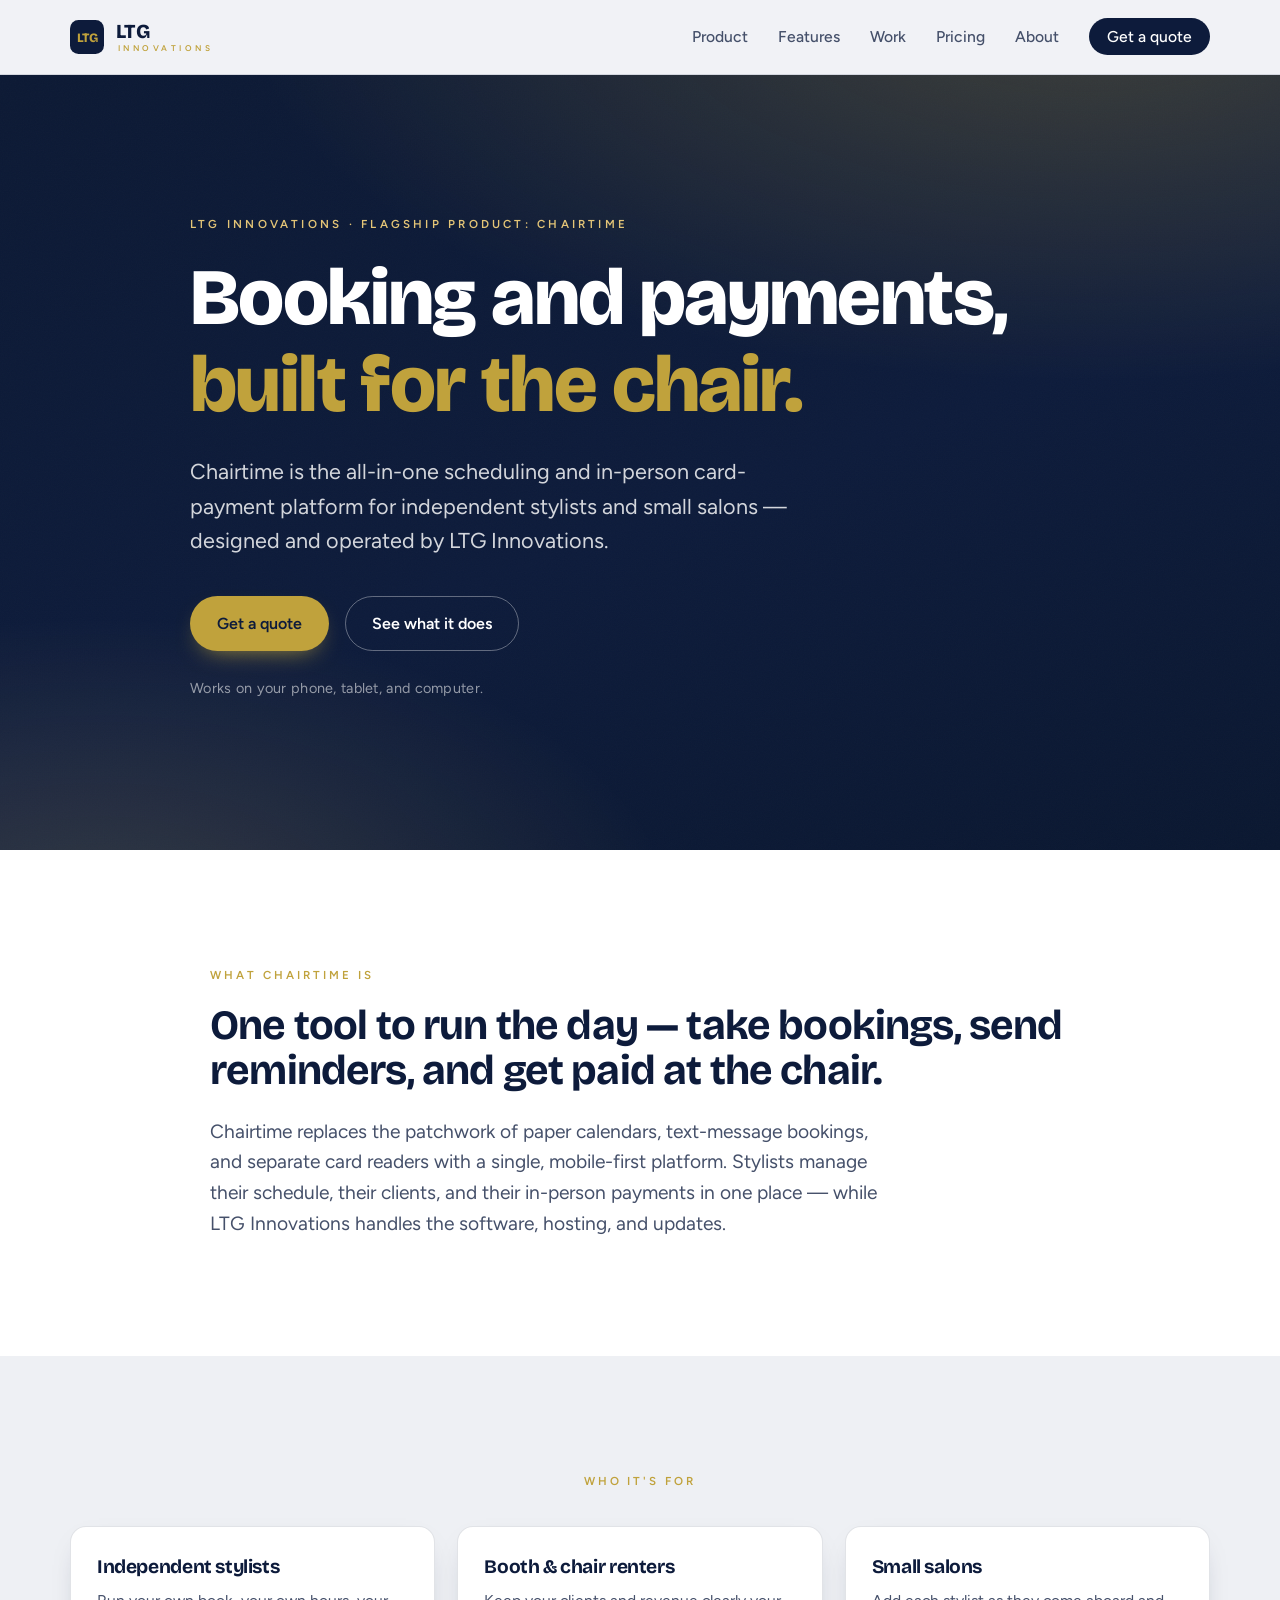
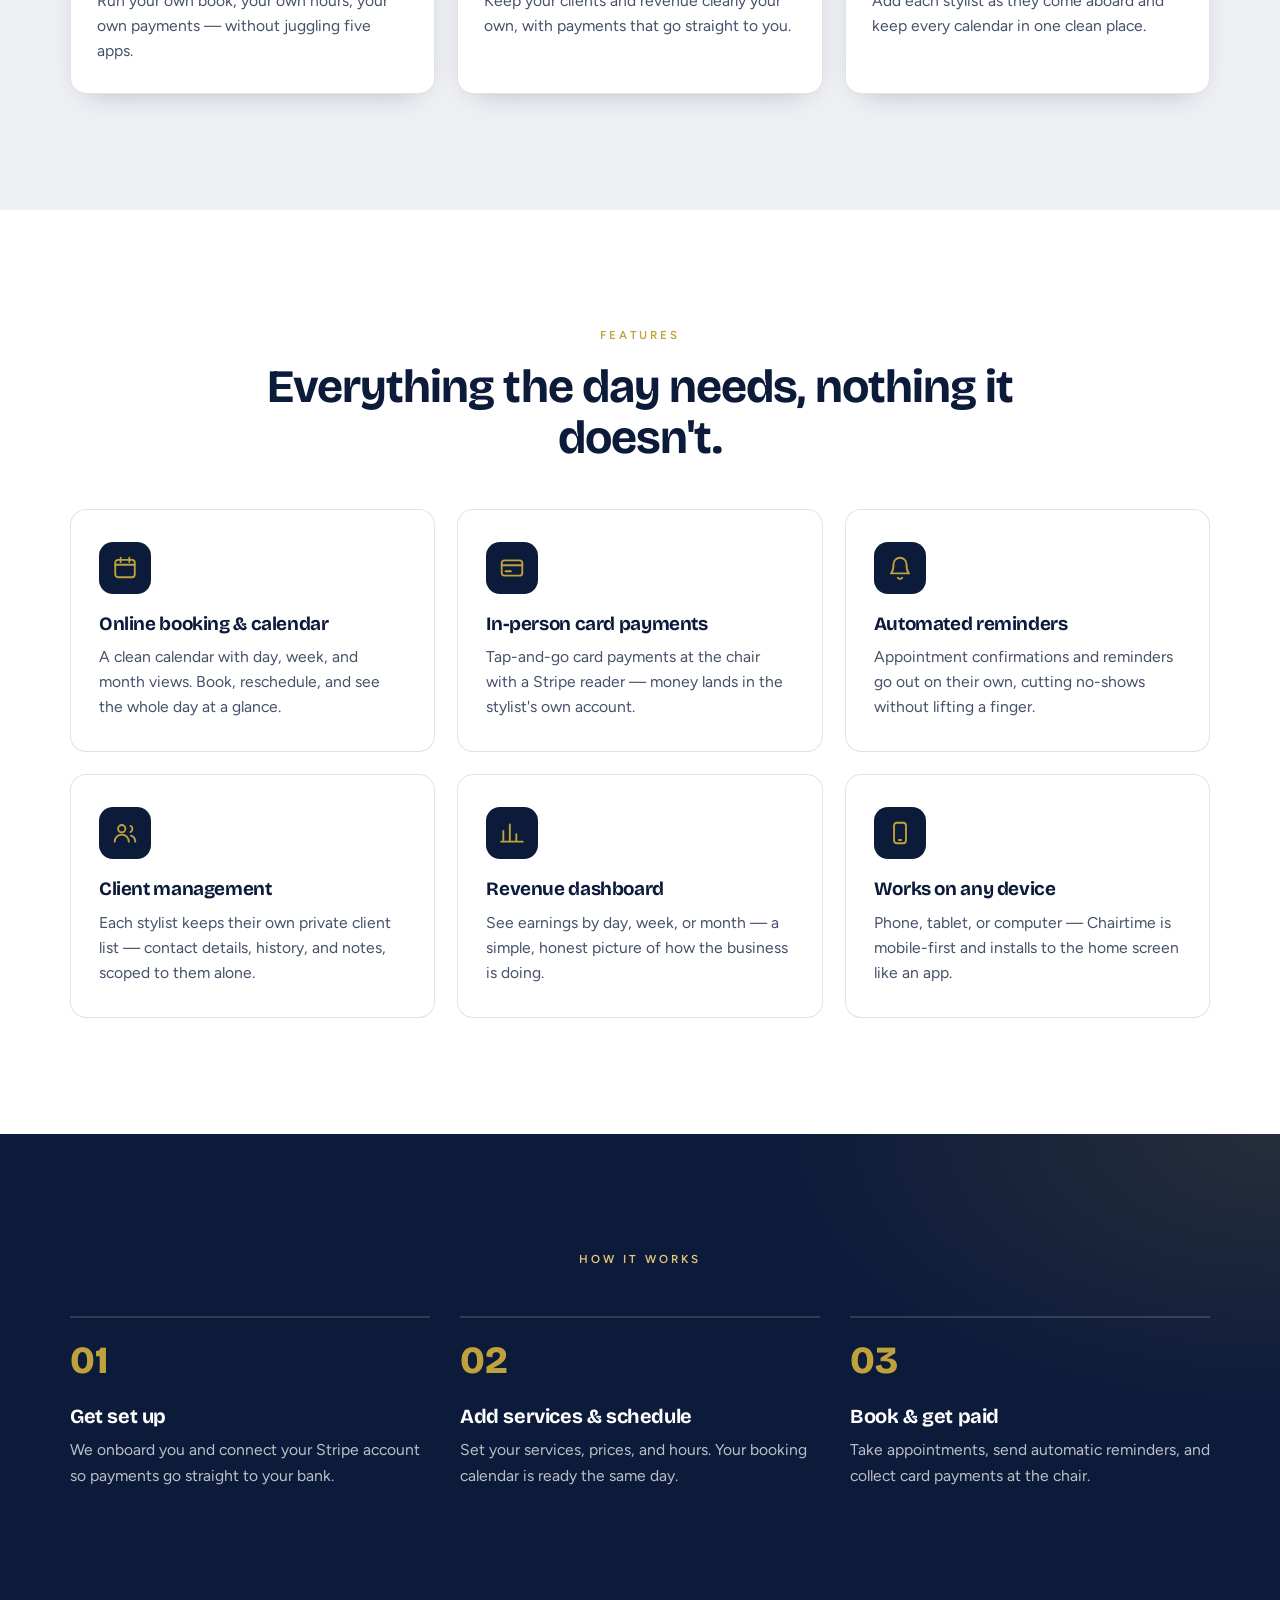
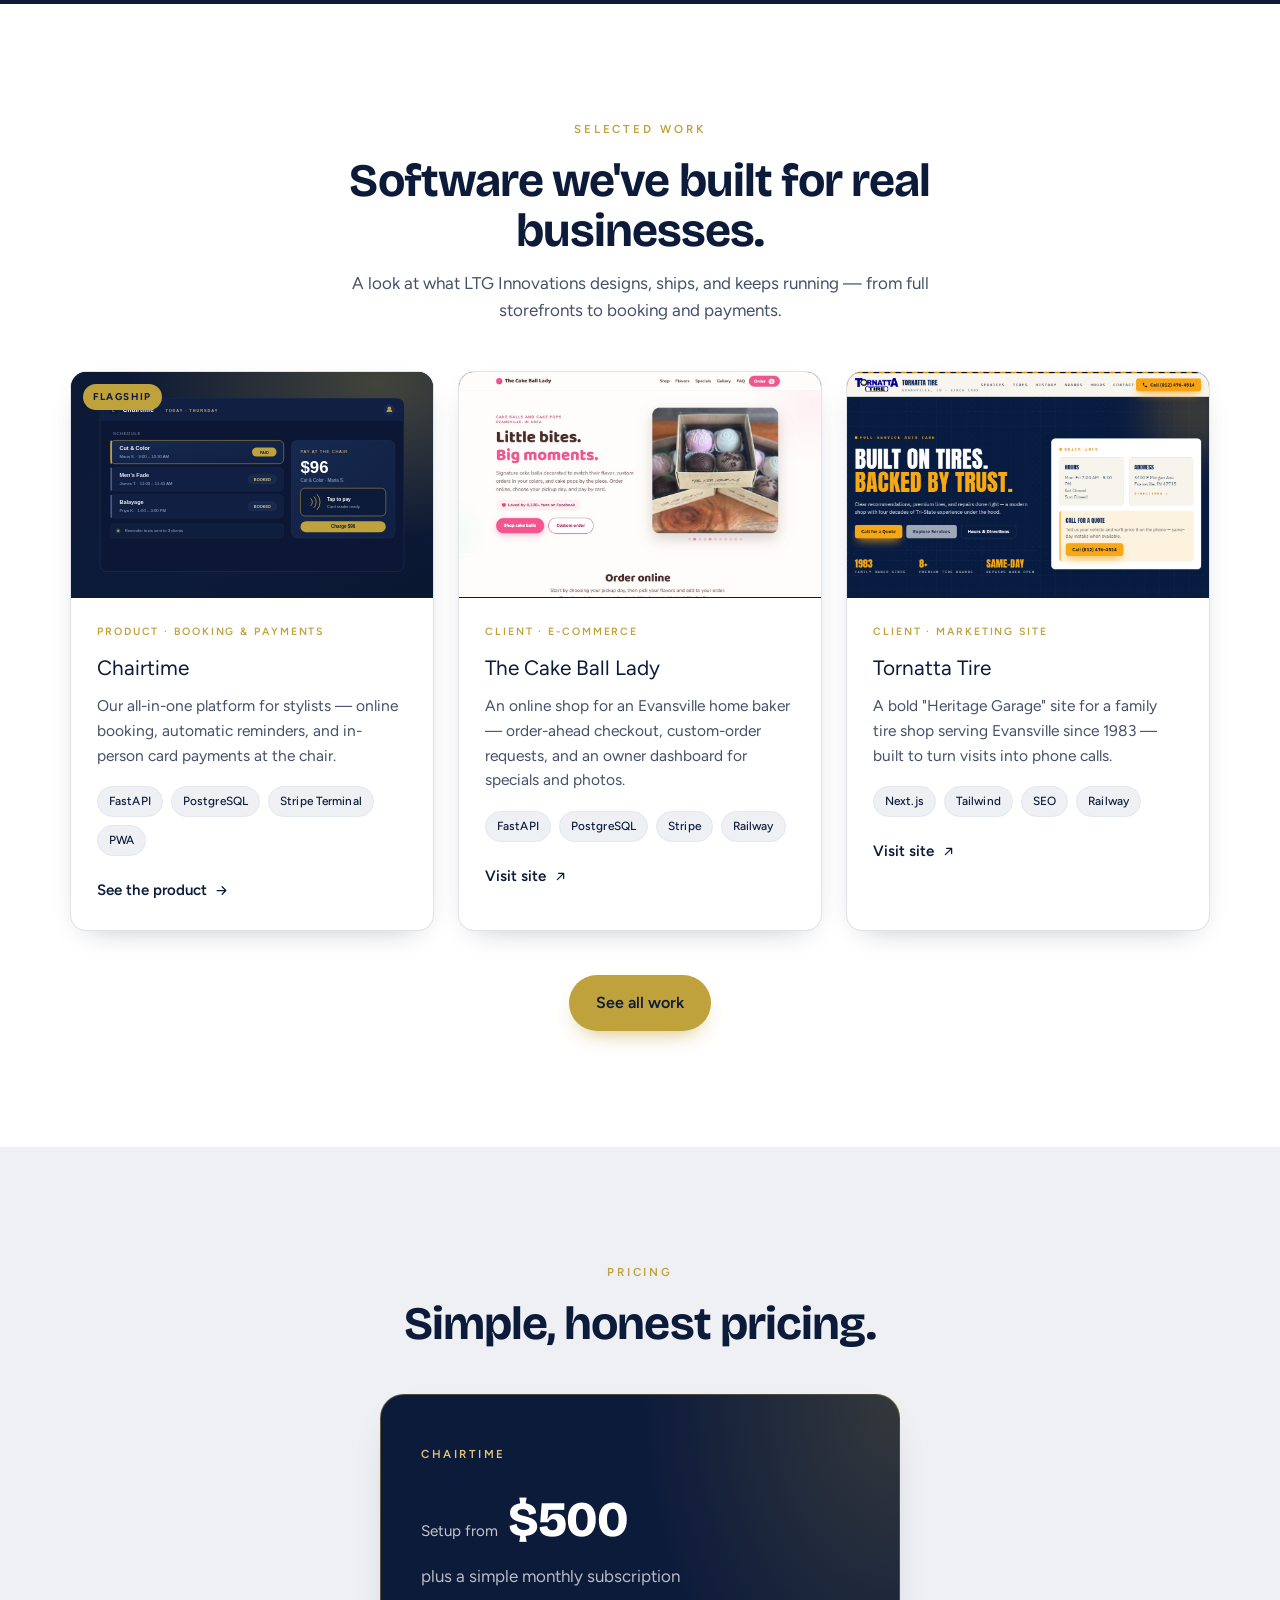
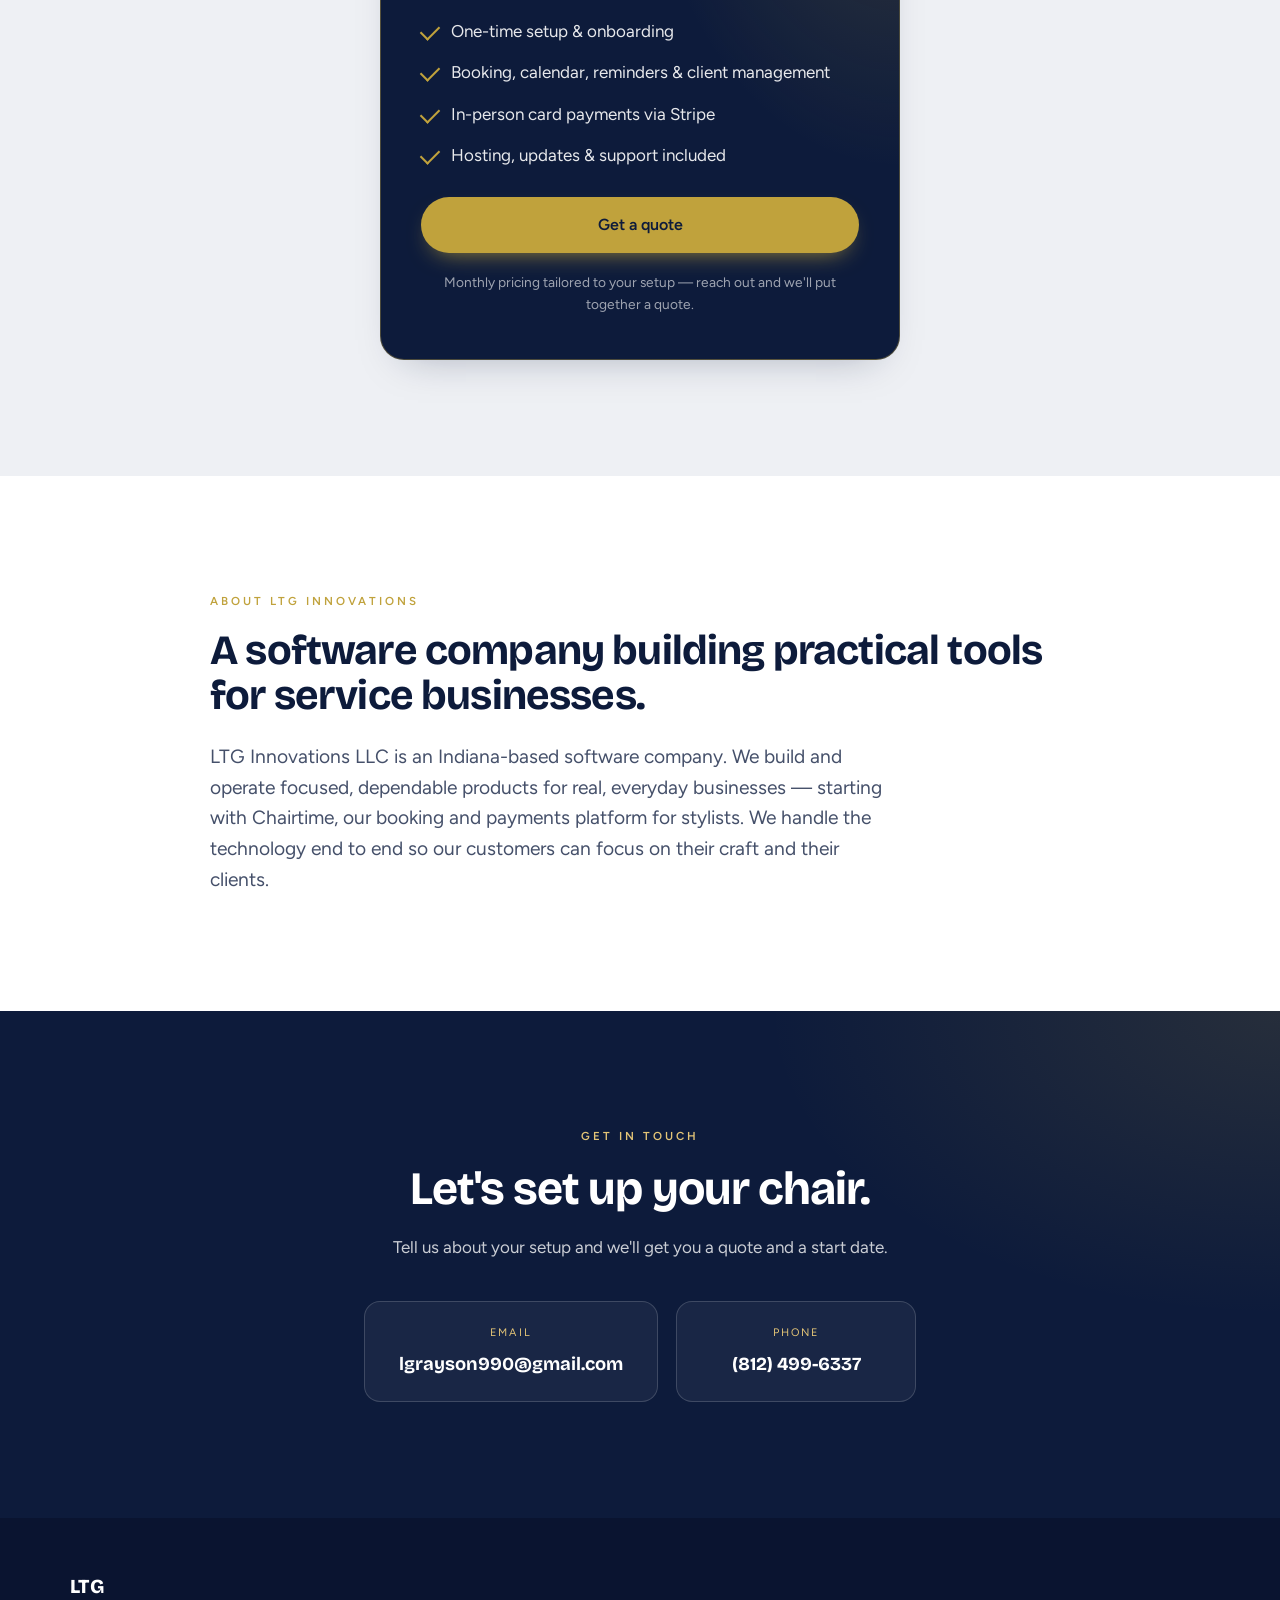
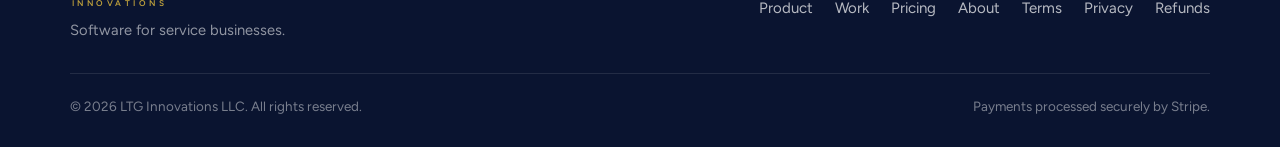
==== commit 7c87f26b: "Swap George + Gray for The Cake Ball Lady; update contact email Co-Authored-By: Claude Opus 4.8 <nor" ====
--- a/index.html
+++ b/index.html
@@ -213,15 +213,15 @@
             </span>
           </a>
 
-          <!-- George + Gray -->
-          <a class="work-card" href="https://trustworthy-optimism-production-b60f.up.railway.app" target="_blank" rel="noopener">
+          <!-- The Cake Ball Lady -->
+          <a class="work-card" href="https://thecakeballlady.com" target="_blank" rel="noopener">
             <span class="work-thumb">
-              <img src="assets/img/george-gray.png" alt="The George + Gray Co. online boutique storefront" loading="lazy" />
+              <img src="assets/img/cake-ball-lady.png" alt="The Cake Ball Lady online cake ball shop" loading="lazy" />
             </span>
             <span class="work-body">
               <span class="work-role">Client · E-commerce</span>
-              <span class="work-name">George + Gray Co.</span>
-              <span class="work-blurb">A full online boutique for an Evansville clothing shop — checkout, inventory, an owner admin panel, and order emails.</span>
+              <span class="work-name">The Cake Ball Lady</span>
+              <span class="work-blurb">An online shop for an Evansville home baker — order-ahead checkout, custom-order requests, and an owner dashboard for specials and photos.</span>
               <span class="work-tags">
                 <span class="work-tag">FastAPI</span>
                 <span class="work-tag">PostgreSQL</span>
@@ -309,9 +309,9 @@
           Tell us about your setup and we'll get you a quote and a start date.
         </p>
         <div class="contact-methods">
-          <a class="contact-method" href="mailto:hello@ltginnovations.com">
+          <a class="contact-method" href="mailto:lgrayson990@gmail.com">
             <span class="cm-label">Email</span>
-            <span class="cm-value">hello@ltginnovations.com</span>
+            <span class="cm-value">lgrayson990@gmail.com</span>
           </a>
           <a class="contact-method" href="tel:+18124996337">
             <span class="cm-label">Phone</span>
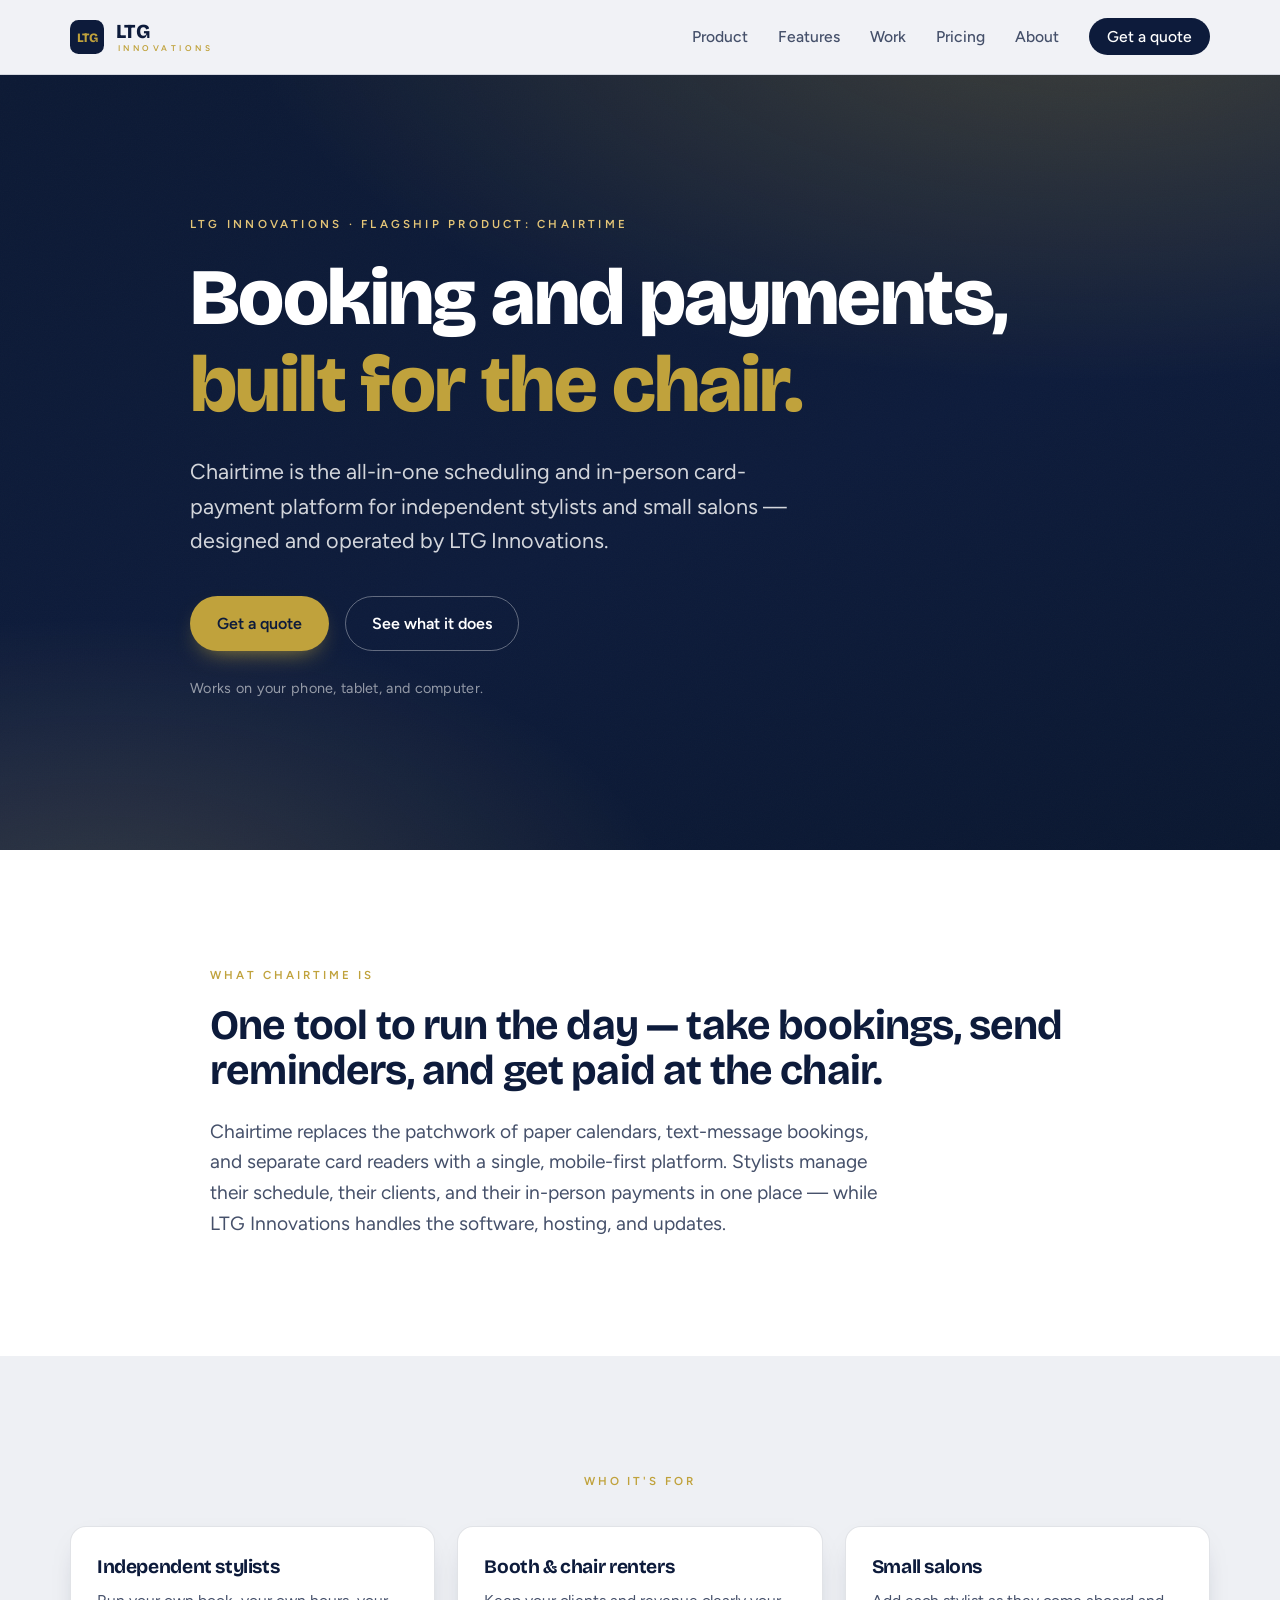
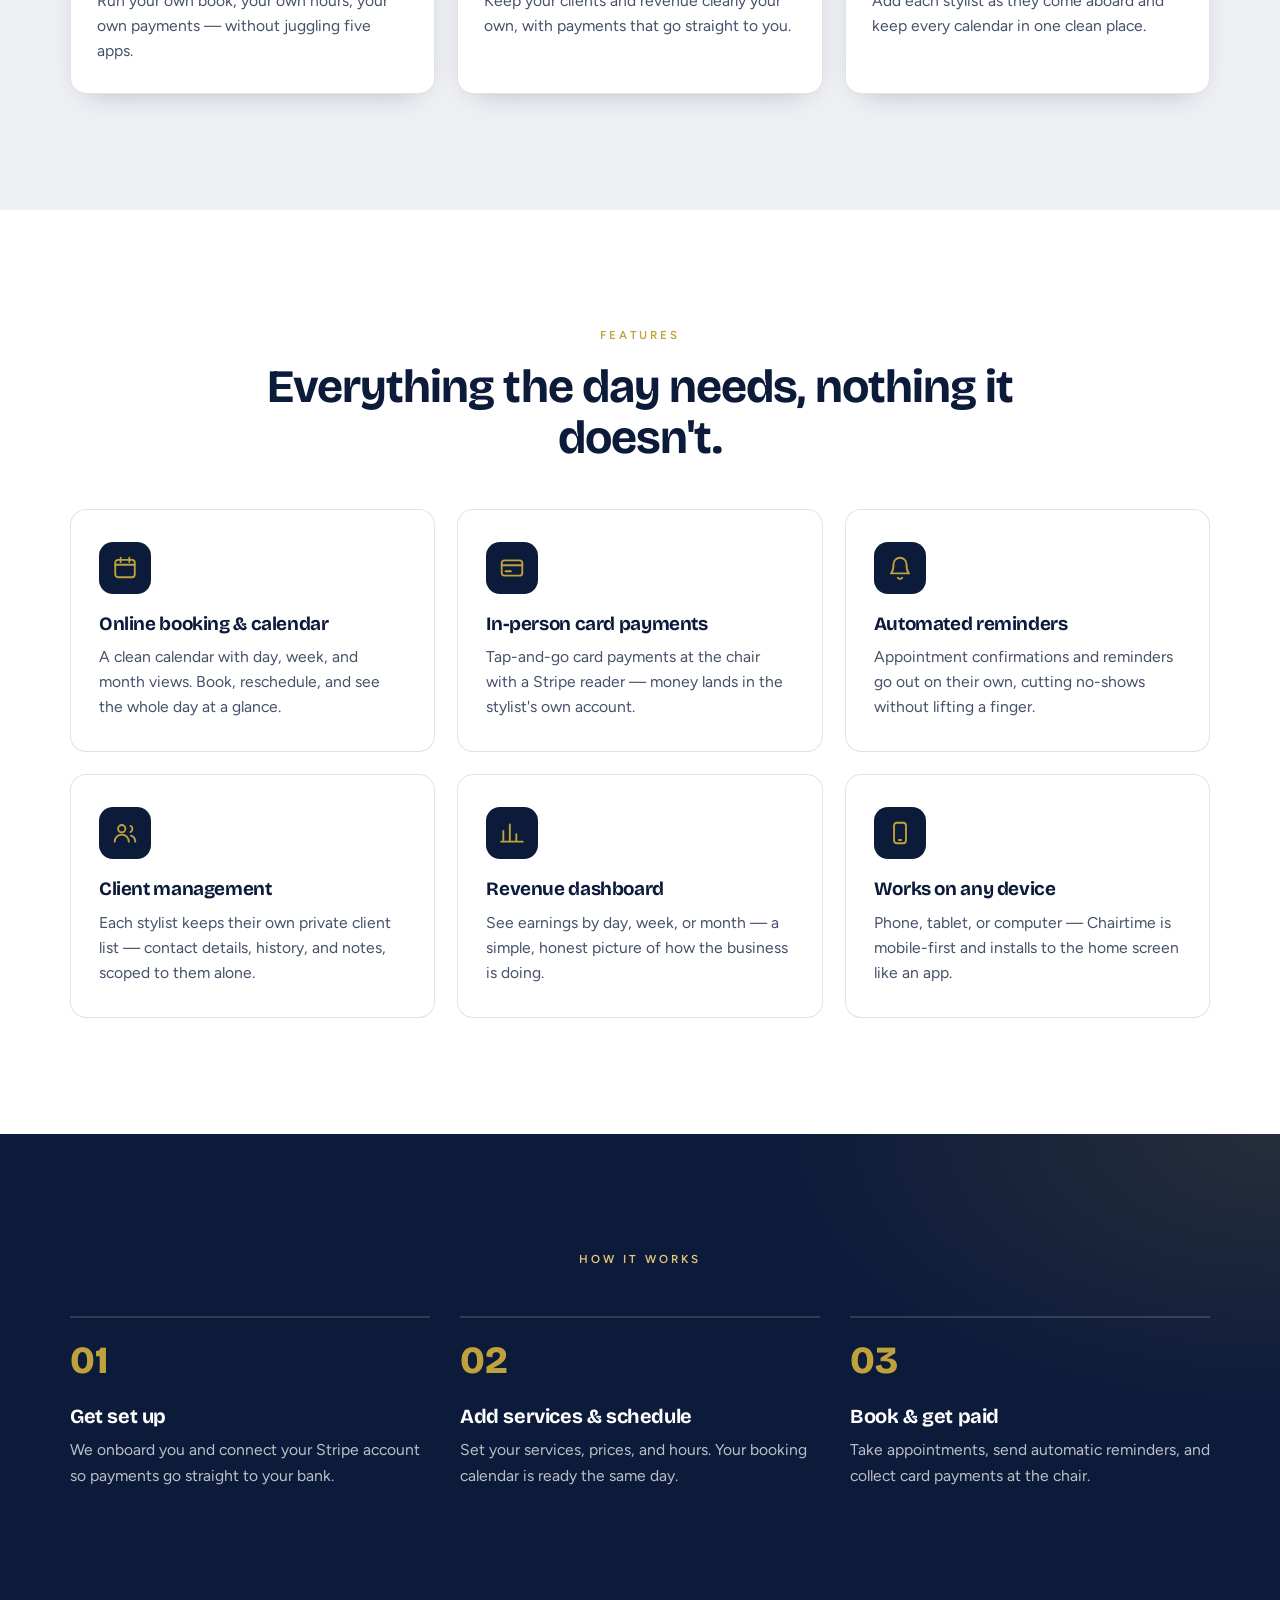
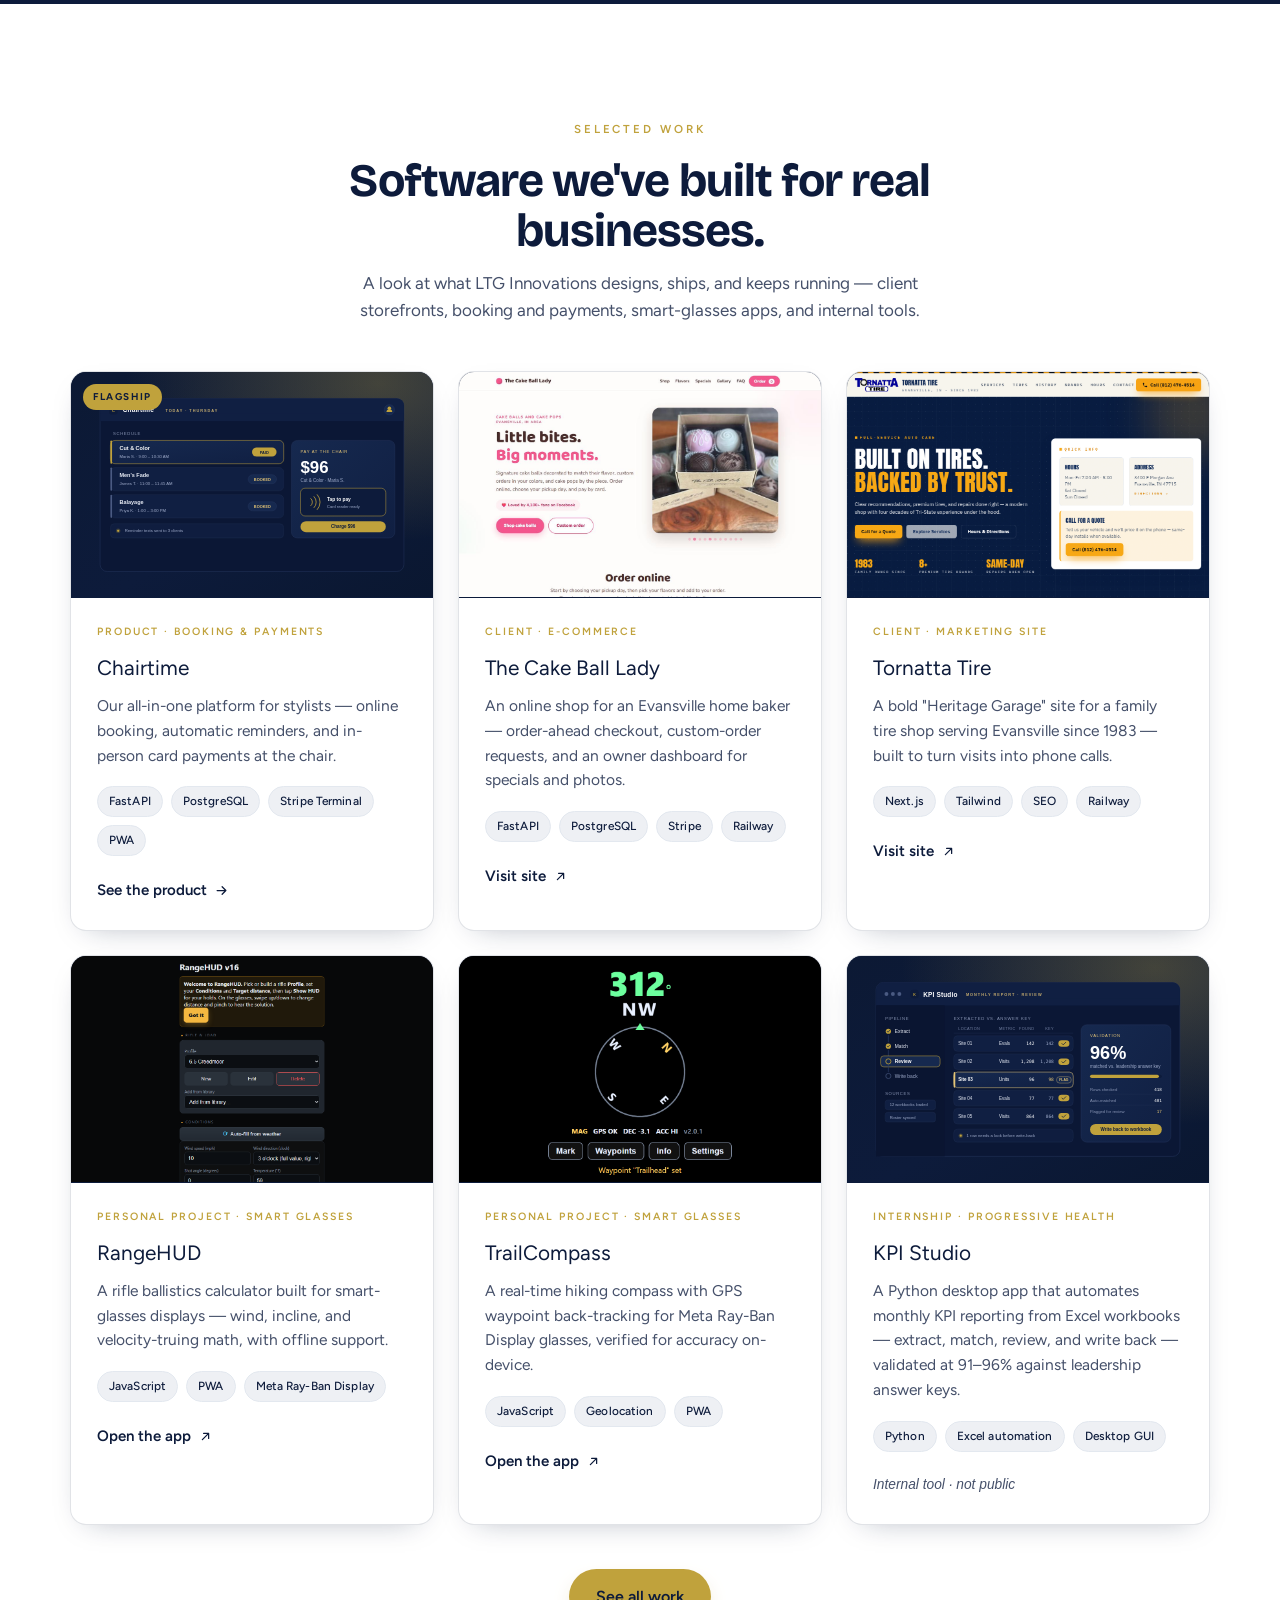
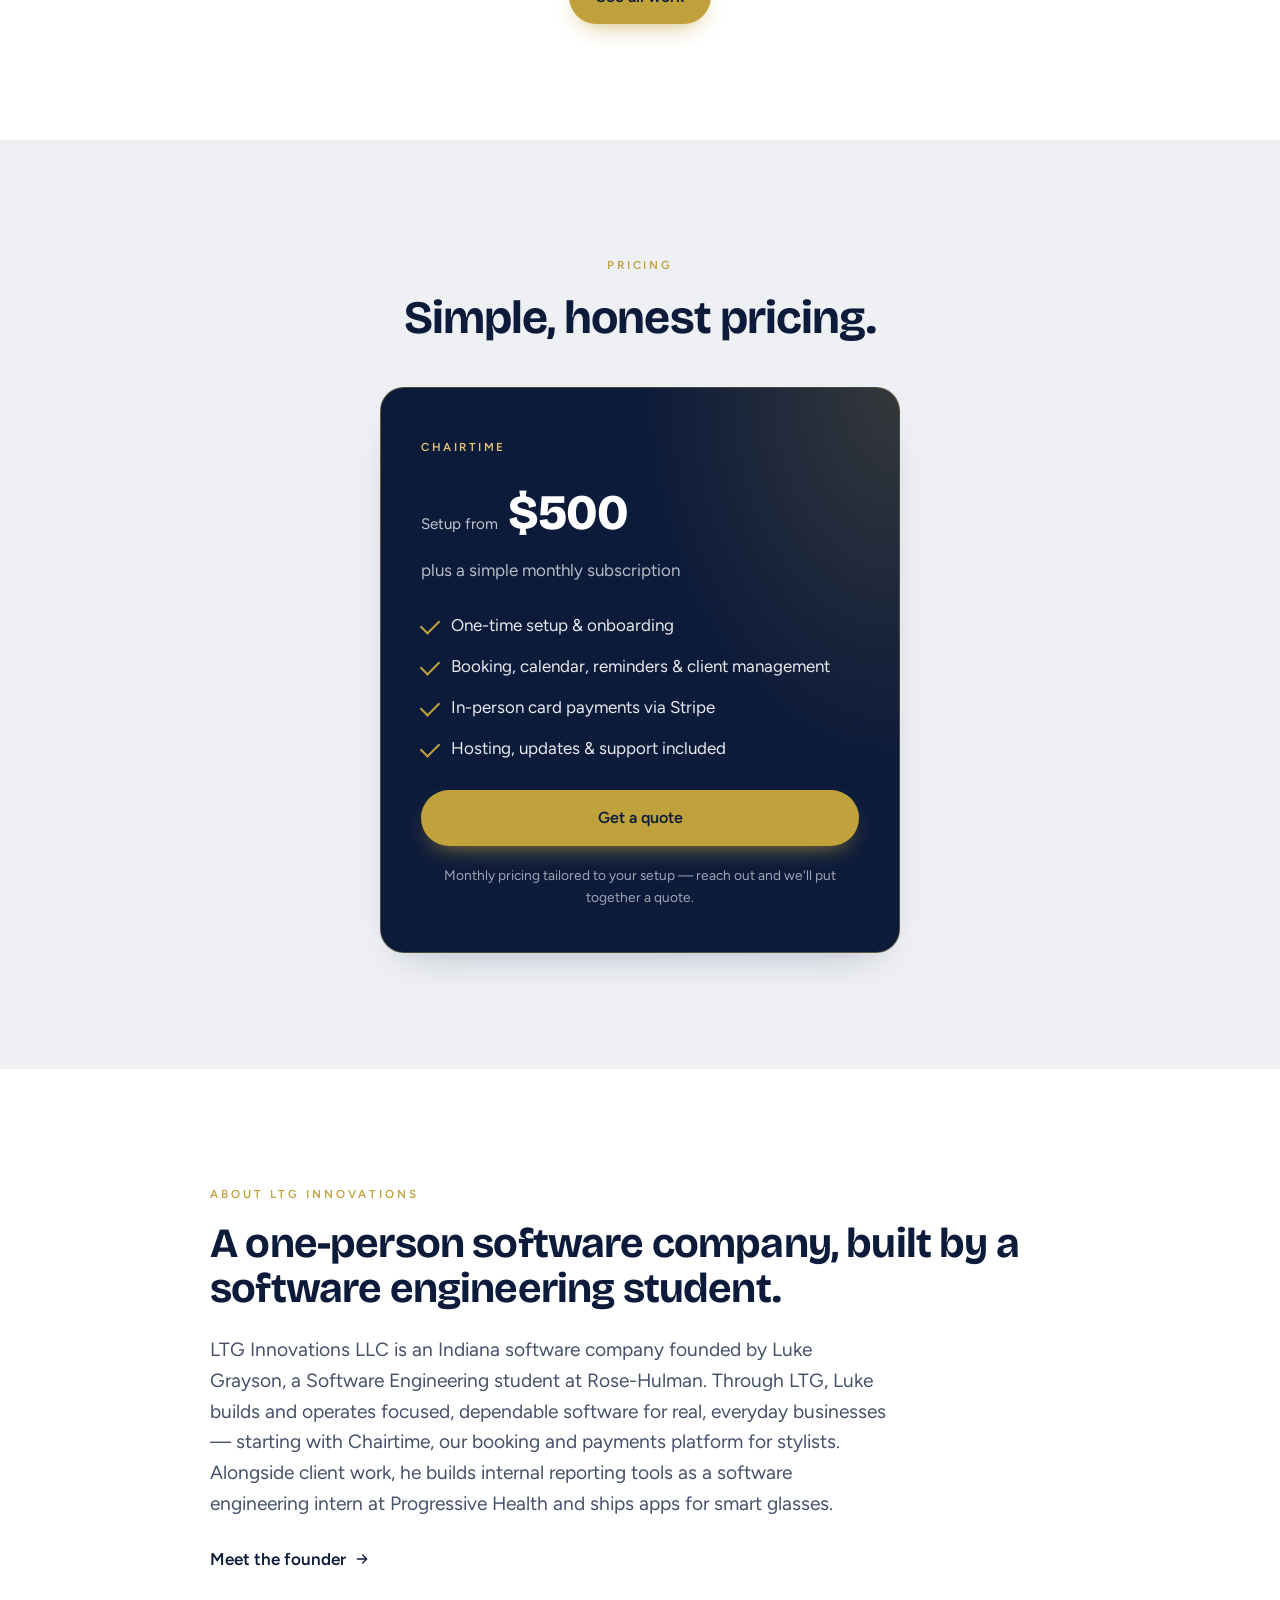
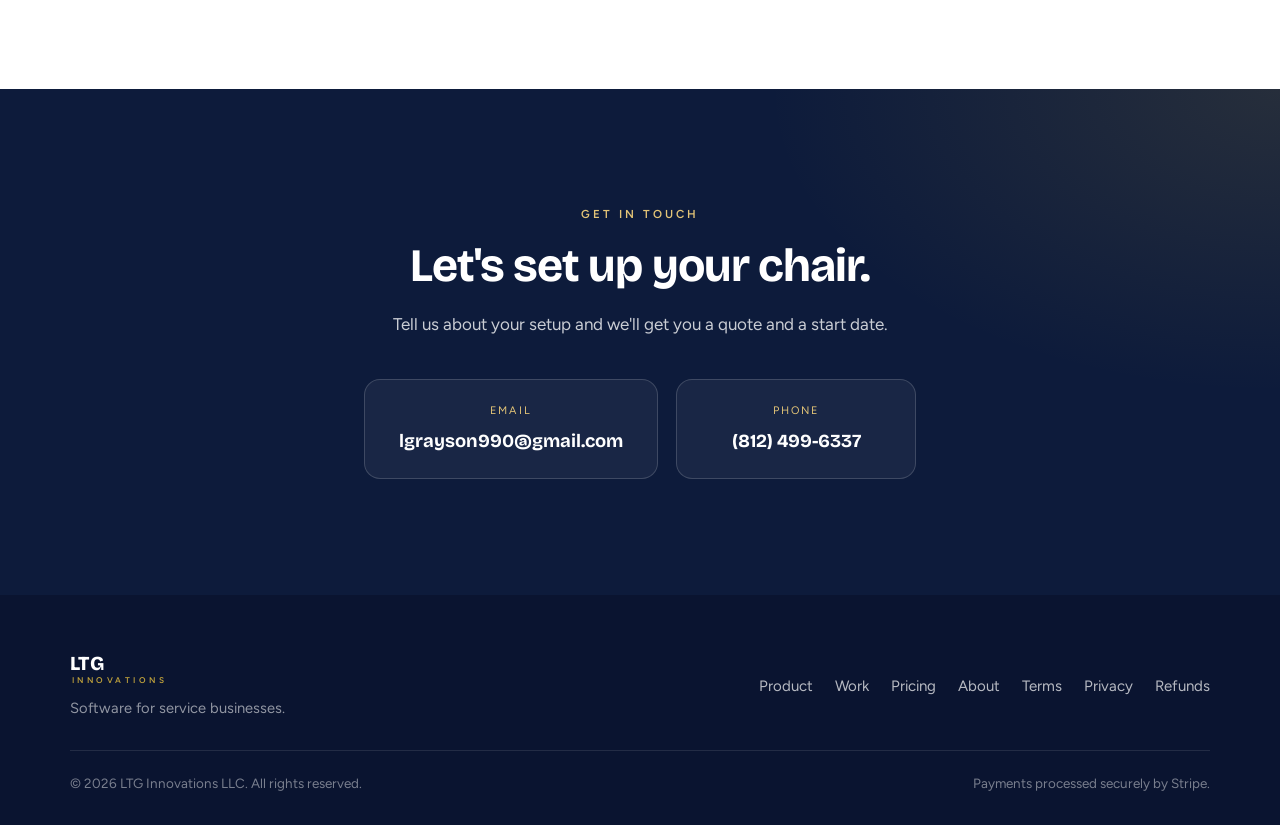
==== commit 9ab19e41: "Add founder About page and expand Work to all experience - New about.html: intro, experience timelin" ====
--- a/index.html
+++ b/index.html
@@ -39,7 +39,7 @@
           <li><a href="#features">Features</a></li>
           <li><a href="#work">Work</a></li>
           <li><a href="#pricing">Pricing</a></li>
-          <li><a href="#about">About</a></li>
+          <li><a href="about.html">About</a></li>
           <li><a class="nav-cta" href="#contact">Get a quote</a></li>
         </ul>
       </nav>
@@ -188,7 +188,7 @@
       <div class="wrap">
         <p class="kicker center">Selected work</p>
         <h2 class="section-title center">Software we've built for real businesses.</h2>
-        <p class="work-lead">A look at what LTG Innovations designs, ships, and keeps running — from full storefronts to booking and payments.</p>
+        <p class="work-lead">A look at what LTG Innovations designs, ships, and keeps running — client storefronts, booking and payments, smart-glasses apps, and internal tools.</p>
 
         <div class="work-grid">
           <!-- Chairtime -->
@@ -254,6 +254,62 @@
               </span>
             </span>
           </a>
+
+          <!-- RangeHUD -->
+          <a class="work-card" href="https://lt1506.github.io/RangeHUD/" target="_blank" rel="noopener">
+            <span class="work-thumb">
+              <img src="assets/img/rangehud.png" alt="The RangeHUD rifle ballistics app with rifle profile and conditions inputs" loading="lazy" />
+            </span>
+            <span class="work-body">
+              <span class="work-role">Personal project · Smart glasses</span>
+              <span class="work-name">RangeHUD</span>
+              <span class="work-blurb">A rifle ballistics calculator built for smart-glasses displays — wind, incline, and velocity-truing math, with offline support.</span>
+              <span class="work-tags">
+                <span class="work-tag">JavaScript</span>
+                <span class="work-tag">PWA</span>
+                <span class="work-tag">Meta Ray-Ban Display</span>
+              </span>
+              <span class="work-link">Open the app
+                <svg viewBox="0 0 24 24" aria-hidden="true"><path d="M7 17 17 7M9 7h8v8"/></svg>
+              </span>
+            </span>
+          </a>
+          <!-- TrailCompass -->
+          <a class="work-card" href="https://lt1506.github.io/TrailCompass/" target="_blank" rel="noopener">
+            <span class="work-thumb">
+              <img src="assets/img/trailcompass.png" alt="The TrailCompass live compass showing a 312 degree northwest heading" loading="lazy" />
+            </span>
+            <span class="work-body">
+              <span class="work-role">Personal project · Smart glasses</span>
+              <span class="work-name">TrailCompass</span>
+              <span class="work-blurb">A real-time hiking compass with GPS waypoint back-tracking for Meta Ray-Ban Display glasses, verified for accuracy on-device.</span>
+              <span class="work-tags">
+                <span class="work-tag">JavaScript</span>
+                <span class="work-tag">Geolocation</span>
+                <span class="work-tag">PWA</span>
+              </span>
+              <span class="work-link">Open the app
+                <svg viewBox="0 0 24 24" aria-hidden="true"><path d="M7 17 17 7M9 7h8v8"/></svg>
+              </span>
+            </span>
+          </a>
+          <!-- KPI Studio -->
+          <div class="work-card is-static">
+            <span class="work-thumb">
+              <img src="assets/img/kpi-studio.svg" alt="The KPI Studio desktop app reviewing extracted metrics against an answer key" loading="lazy" />
+            </span>
+            <span class="work-body">
+              <span class="work-role">Internship · Progressive Health</span>
+              <span class="work-name">KPI Studio</span>
+              <span class="work-blurb">A Python desktop app that automates monthly KPI reporting from Excel workbooks — extract, match, review, and write back — validated at 91–96% against leadership answer keys.</span>
+              <span class="work-tags">
+                <span class="work-tag">Python</span>
+                <span class="work-tag">Excel automation</span>
+                <span class="work-tag">Desktop GUI</span>
+              </span>
+              <span class="work-note">Internal tool · not public</span>
+            </span>
+          </div>
         </div>
 
         <div class="work-cta">
@@ -289,14 +345,18 @@
     <section class="section" id="about">
       <div class="wrap band">
         <p class="kicker">About LTG Innovations</p>
-        <h2 class="band-title">A software company building practical tools for service businesses.</h2>
+        <h2 class="band-title">A one-person software company, built by a software engineering student.</h2>
         <p class="band-lead">
-          LTG Innovations LLC is an Indiana-based software company. We build and
-          operate focused, dependable products for real, everyday businesses —
+          LTG Innovations LLC is an Indiana software company founded by Luke Grayson,
+          a Software Engineering student at Rose-Hulman. Through LTG, Luke builds and
+          operates focused, dependable software for real, everyday businesses —
           starting with Chairtime, our booking and payments platform for stylists.
-          We handle the technology end to end so our customers can focus on their
-          craft and their clients.
+          Alongside client work, he builds internal reporting tools as a software
+          engineering intern at Progressive Health and ships apps for smart glasses.
         </p>
+        <a class="band-link" href="about.html">Meet the founder
+          <svg viewBox="0 0 24 24" aria-hidden="true"><path d="M5 12h14M13 6l6 6-6 6"/></svg>
+        </a>
       </div>
     </section>
 
@@ -333,7 +393,7 @@
         <a href="#product">Product</a>
         <a href="work.html">Work</a>
         <a href="#pricing">Pricing</a>
-        <a href="#about">About</a>
+        <a href="about.html">About</a>
         <a href="terms.html">Terms</a>
         <a href="privacy.html">Privacy</a>
         <a href="refunds.html">Refunds</a>
--- a/css/style.css
+++ b/css/style.css
@@ -343,3 +343,64 @@
 }
 .back-home { display: inline-flex; align-items: center; gap: 8px; margin-top: 40px; font-weight: 600; color: var(--navy); }
 .back-home:hover { color: var(--gold); }
+
+/* ---------- About page ---------- */
+.about-hero .hero-inner { max-width: 820px; }
+.glance { margin-top: 34px; display: flex; flex-wrap: wrap; gap: 10px 14px; font-size: 0.9rem; color: rgba(255,255,255,0.6); letter-spacing: 0.02em; }
+.glance li { padding: 4px 12px; border: 1px solid rgba(255,255,255,0.16); border-radius: 999px; }
+
+.timeline { margin-top: 46px; display: grid; gap: 30px; max-width: 860px; }
+.tl-item {
+  position: relative; padding: 32px 30px 30px 34px;
+  background: #fff; border: 1px solid var(--line); border-radius: var(--radius); box-shadow: var(--shadow-card);
+}
+.tl-item::before { content: ""; position: absolute; left: 0; top: 28px; bottom: 28px; width: 4px; border-radius: 2px; background: var(--gold); }
+.tl-head { display: flex; justify-content: space-between; align-items: flex-start; gap: 18px; flex-wrap: wrap; }
+.tl-head h3 { font-size: 1.35rem; }
+.tl-role { color: var(--ink-soft); margin-top: 4px; font-weight: 500; }
+.tl-date { text-transform: uppercase; letter-spacing: 0.16em; font-size: 0.7rem; font-weight: 600; color: var(--gold); white-space: nowrap; padding-top: 6px; }
+.tl-bullets { margin-top: 20px; display: grid; gap: 12px; }
+.tl-bullets li { position: relative; padding-left: 24px; color: var(--ink-soft); font-size: 0.98rem; }
+.tl-bullets li::before {
+  content: ""; position: absolute; left: 0; top: 9px; width: 12px; height: 7px;
+  border-left: 2px solid var(--gold); border-bottom: 2px solid var(--gold); transform: rotate(-45deg);
+}
+.tl-bullets a { color: var(--navy); font-weight: 600; text-decoration: underline; text-underline-offset: 3px; text-decoration-color: rgba(192,162,60,0.6); }
+.tl-bullets a:hover { color: var(--gold); }
+.tl-item .work-tags { margin-top: 22px; }
+
+.edu-grid { margin-top: 40px; display: grid; grid-template-columns: 1.4fr 1fr; gap: 24px; }
+.edu-card { background: #fff; border: 1px solid var(--line); border-radius: var(--radius); padding: 30px 28px; box-shadow: var(--shadow-card); }
+.edu-card h3 { font-size: 1.25rem; }
+.edu-stat { margin-top: 18px; font-family: var(--display); font-size: 1.1rem; color: var(--navy); }
+.edu-courses { margin-top: 14px; color: var(--ink-soft); font-size: 0.95rem; }
+.edu-courses strong { color: var(--navy); }
+
+.skills-grid { margin-top: 40px; display: grid; grid-template-columns: repeat(3, 1fr); gap: 22px; }
+.skill-group { background: #fff; border: 1px solid var(--line); border-radius: var(--radius); padding: 28px 26px; box-shadow: var(--shadow-card); }
+.skill-group h3 { font-size: 1.1rem; margin-bottom: 4px; }
+.skill-group .work-tags { margin-top: 14px; }
+
+.beyond-list { margin-top: 36px; display: grid; gap: 14px; max-width: 860px; }
+.beyond-list li {
+  display: flex; justify-content: space-between; align-items: flex-start; gap: 18px; flex-wrap: wrap;
+  background: #fff; border: 1px solid var(--line); border-radius: var(--radius); padding: 22px 26px;
+}
+.beyond-list h3 { font-size: 1.08rem; }
+.beyond-list p { color: var(--ink-soft); font-size: 0.95rem; margin-top: 4px; }
+
+/* Non-link work cards (internal tools that aren't public) */
+.work-card.is-static { cursor: default; }
+.work-card.is-static:hover { transform: none; box-shadow: var(--shadow-card); border-color: var(--line); }
+.work-note { margin-top: 22px; font-size: 0.86rem; color: var(--ink-soft); font-style: italic; }
+
+/* Founder link in the landing-page About band */
+.band-link { display: inline-flex; align-items: center; gap: 8px; margin-top: 26px; font-weight: 600; color: var(--navy); }
+.band-link svg { width: 16px; height: 16px; fill: none; stroke: currentColor; stroke-width: 2; stroke-linecap: round; stroke-linejoin: round; transition: transform .25s var(--ease); }
+.band-link:hover { color: var(--gold); }
+.band-link:hover svg { transform: translateX(3px); }
+
+@media (max-width: 860px) {
+  .edu-grid, .skills-grid { grid-template-columns: 1fr; }
+  .tl-item { padding: 26px 22px 24px 26px; }
+}
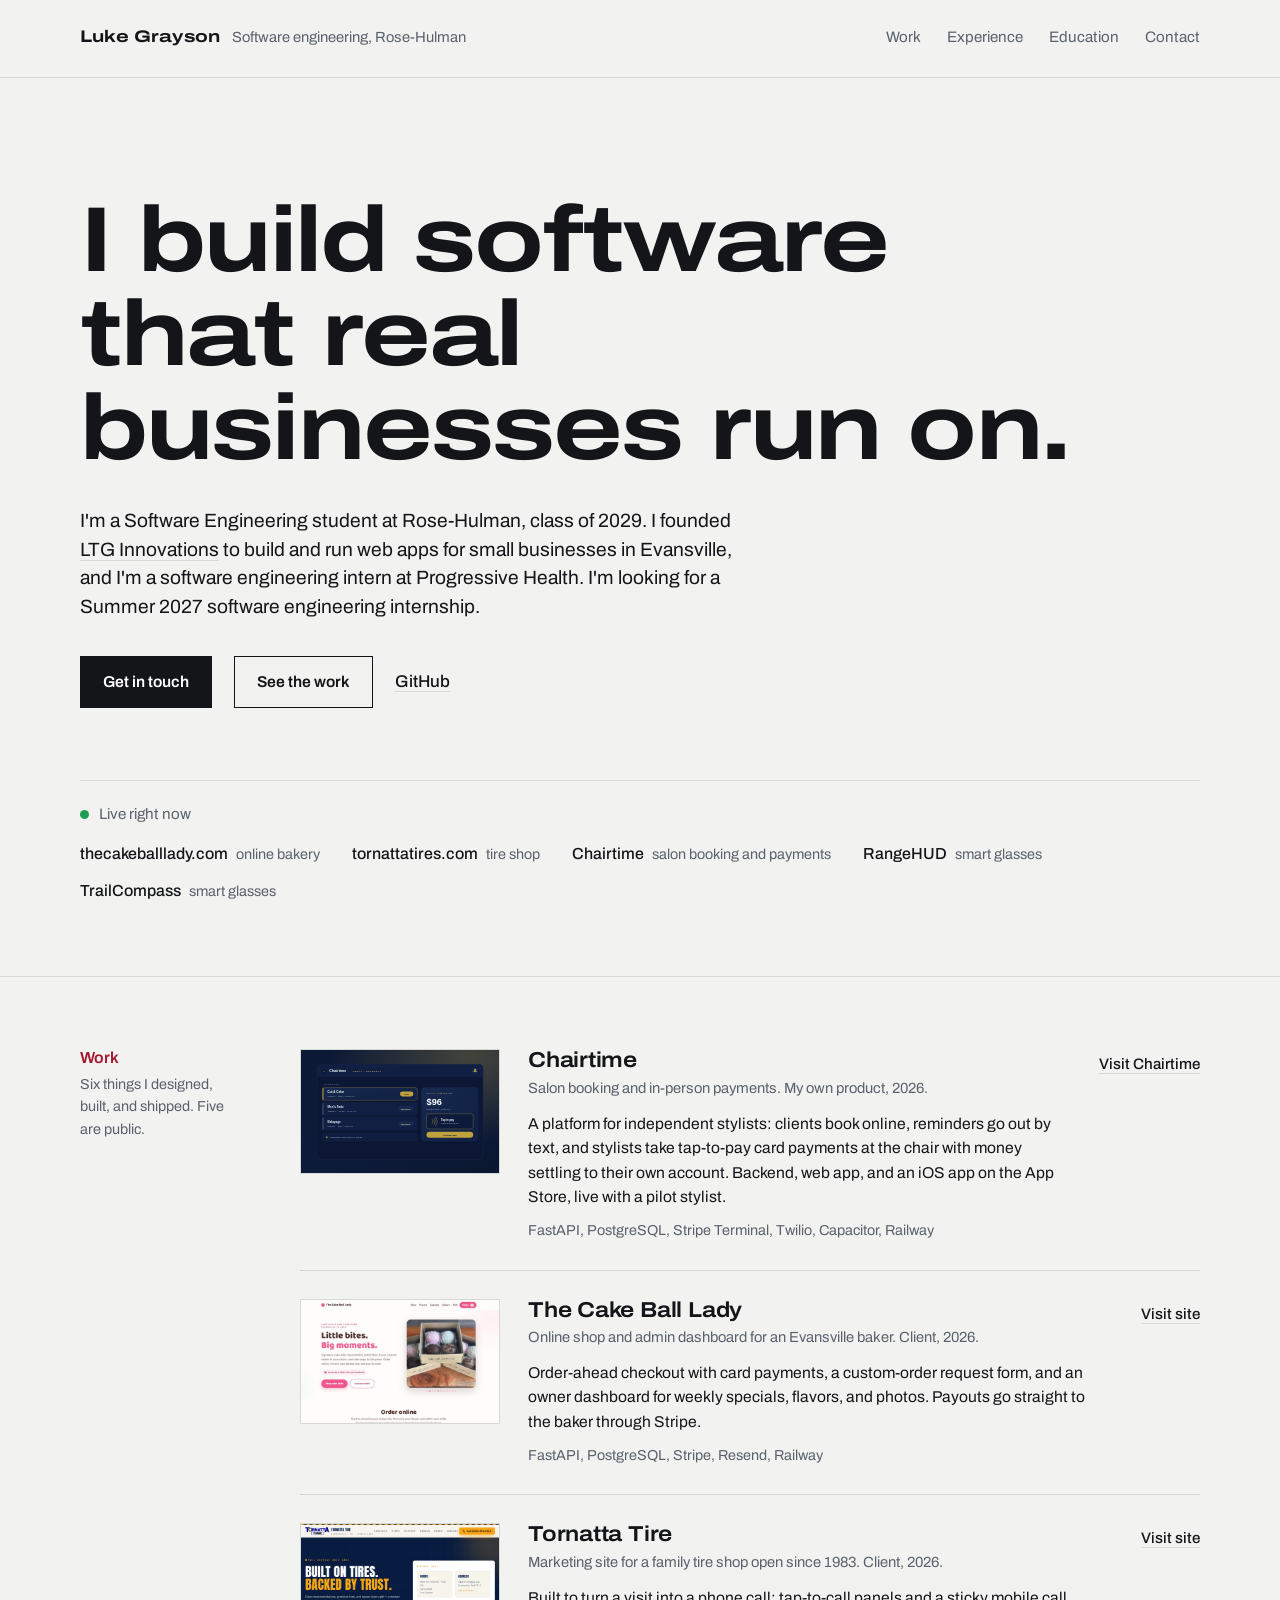
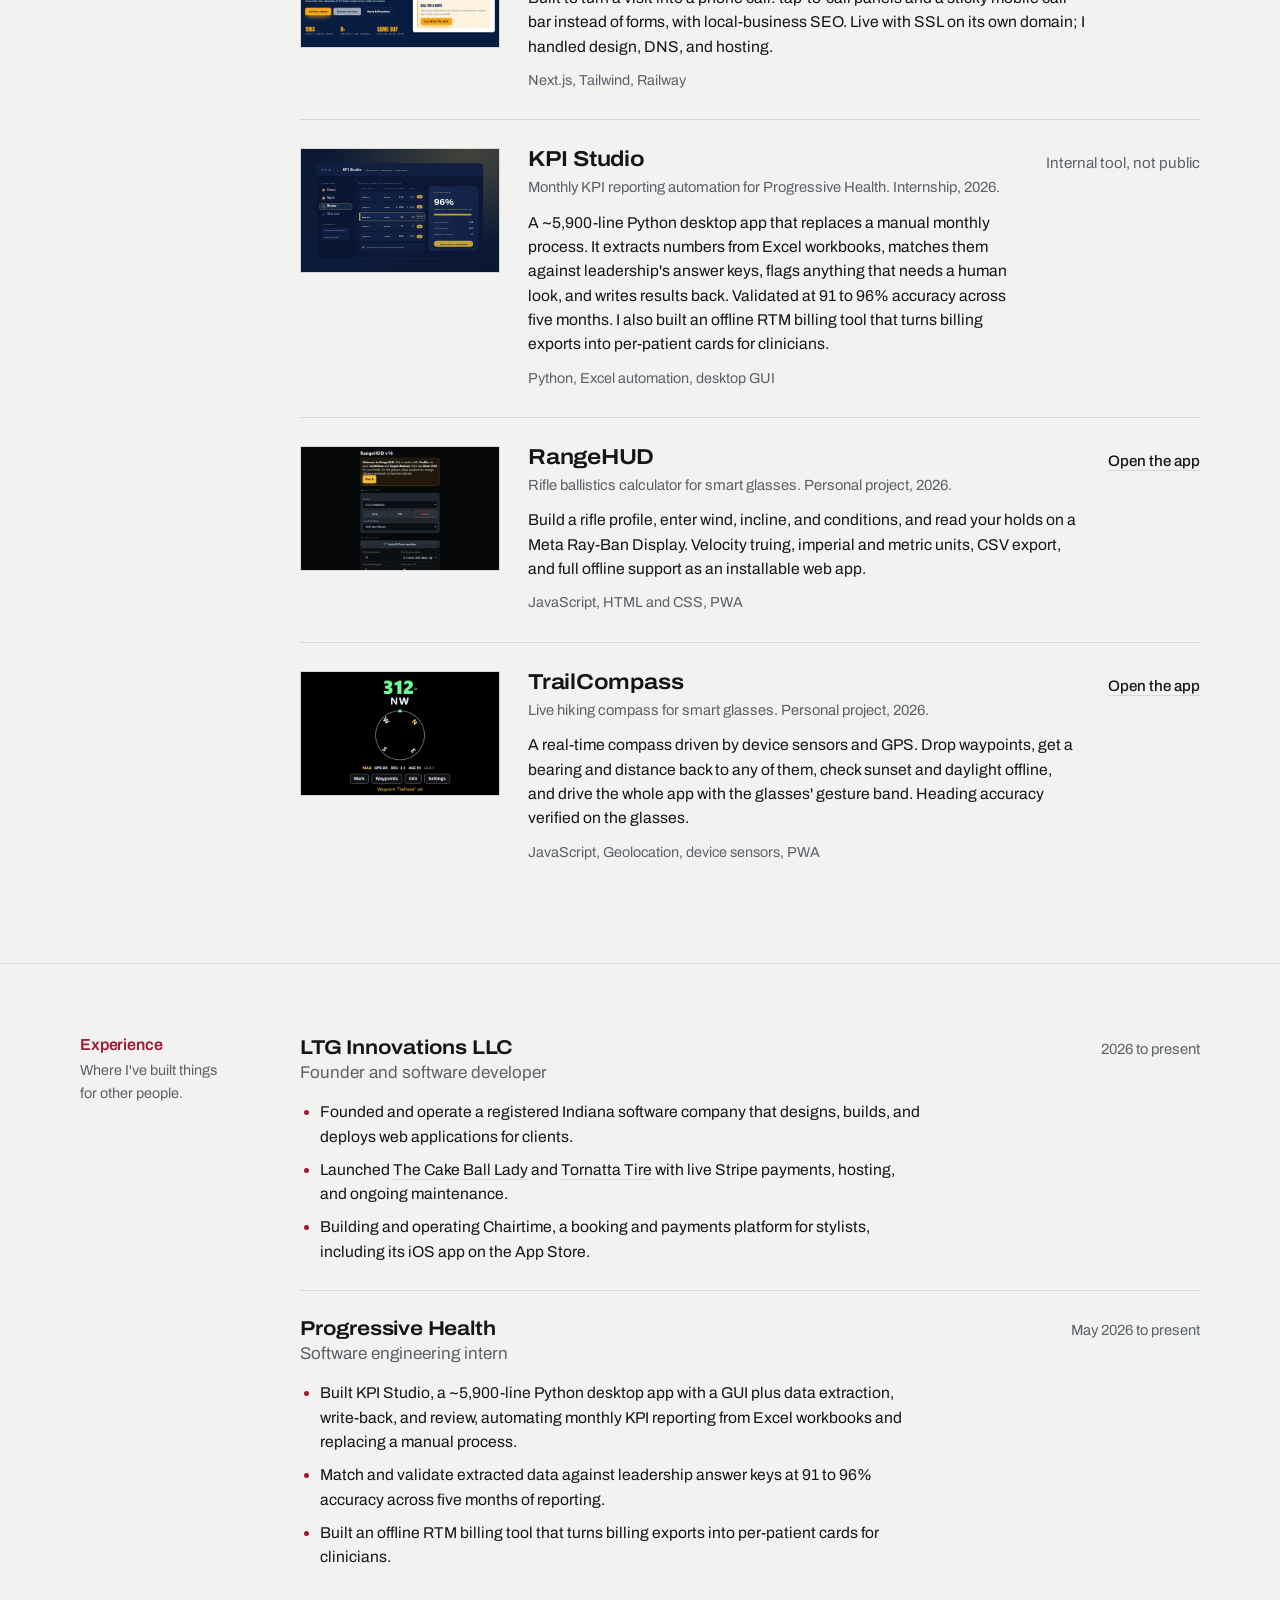
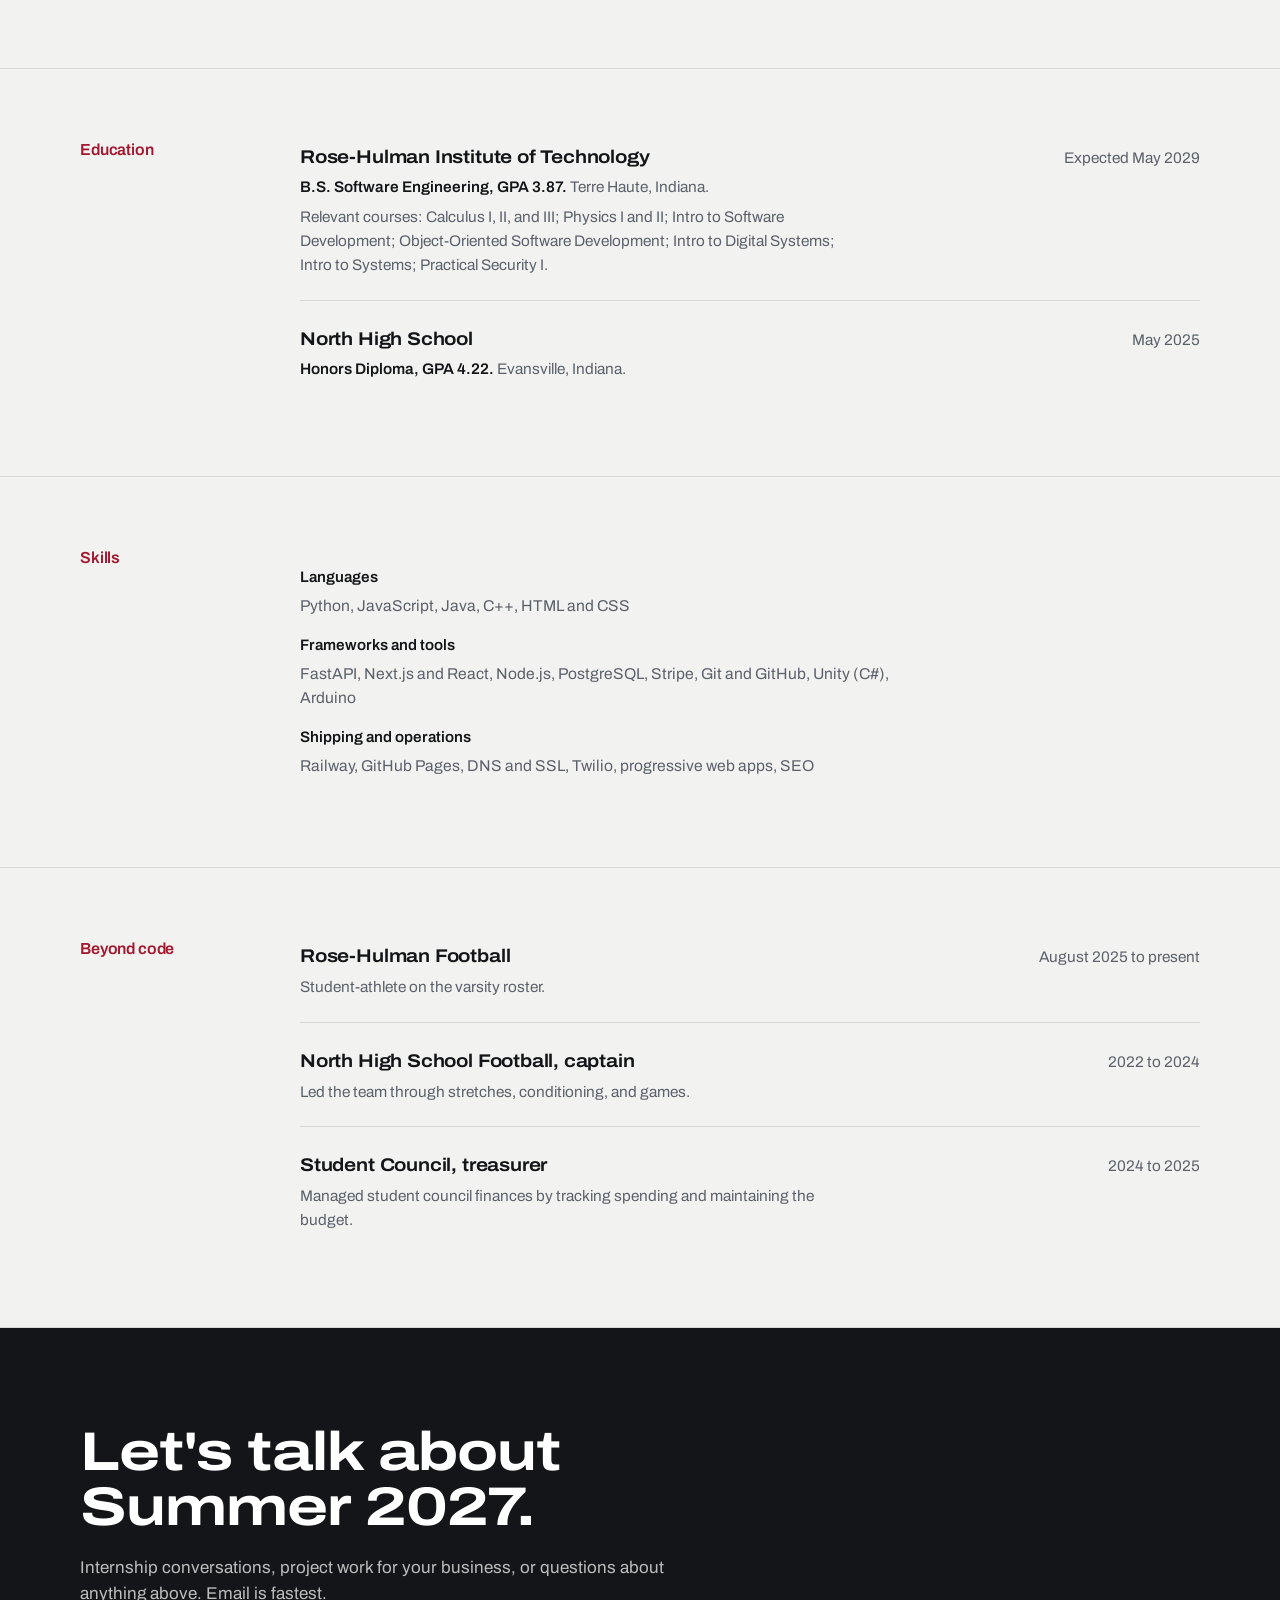
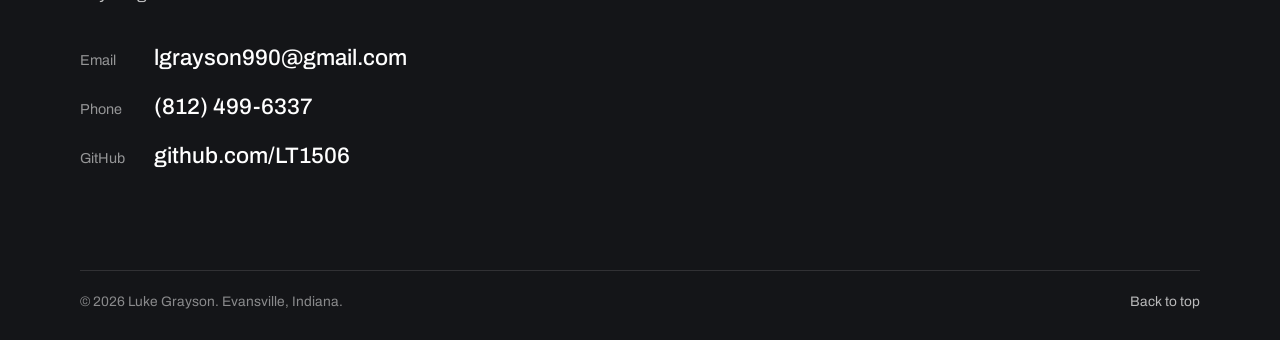
==== commit 911bb870: "Turn the site into Luke Grayson's portfolio - index.html is now the whole portfolio: wide-type hero," ====
--- a/index.html
+++ b/index.html
@@ -3,381 +3,289 @@
 <head>
   <meta charset="UTF-8" />
   <meta name="viewport" content="width=device-width, initial-scale=1.0" />
-  <title>LTG Innovations — Software for service businesses</title>
-  <meta name="description" content="LTG Innovations builds software for service businesses. Our flagship product, Chairtime, is an all-in-one booking and in-person payment platform for independent stylists." />
+  <title>Luke Grayson, software engineer</title>
+  <meta name="description" content="Luke Grayson is a Software Engineering student at Rose-Hulman who builds software that real businesses run on. Work, experience, education, and contact." />
 
   <link rel="icon" type="image/svg+xml" href="favicon.svg" />
-  <meta property="og:title" content="LTG Innovations — Software for service businesses" />
-  <meta property="og:description" content="Chairtime: booking and in-person card payments, built for independent stylists. By LTG Innovations." />
-  <meta property="og:type" content="website" />
+  <meta property="og:title" content="Luke Grayson, software engineer" />
+  <meta property="og:description" content="Software Engineering student at Rose-Hulman. Founder of LTG Innovations, intern at Progressive Health, and the builder of six live apps." />
+  <meta property="og:type" content="profile" />
 
   <link rel="preconnect" href="https://fonts.googleapis.com" />
   <link rel="preconnect" href="https://fonts.gstatic.com" crossorigin />
-  <link href="https://fonts.googleapis.com/css2?family=Bricolage+Grotesque:opsz,wght@12..96,600;12..96,700;12..96,800&family=Figtree:wght@400;500;600&display=swap" rel="stylesheet" />
-
-  <link rel="stylesheet" href="css/style.css" />
+  <link href="https://fonts.googleapis.com/css2?family=Archivo:wdth,wght@62..125,100..900&display=swap" rel="stylesheet" />
+
+  <link rel="stylesheet" href="css/portfolio.css" />
 </head>
 <body>
-  <!-- Skip link for accessibility -->
   <a class="skip-link" href="#main">Skip to content</a>
 
-  <header class="site-header" id="top">
+  <header class="site-header">
     <div class="wrap header-inner">
-      <a class="brand" href="#top" aria-label="LTG Innovations home">
-        <span class="brand-mark" aria-hidden="true">
-          <svg viewBox="0 0 40 40" width="34" height="34"><rect width="40" height="40" rx="10" fill="#0D1B3B"/><text x="20" y="26" text-anchor="middle" font-family="'Bricolage Grotesque',sans-serif" font-weight="800" font-size="15" fill="#C0A23C">LTG</text></svg>
-        </span>
-        <span class="brand-word"><b>LTG</b><i>INNOVATIONS</i></span>
+      <a class="brand" href="#top">
+        <span class="brand-name">Luke Grayson</span>
+        <span class="brand-sub">Software engineering, Rose-Hulman</span>
       </a>
-
-      <nav class="nav" aria-label="Primary">
-        <button class="nav-toggle" aria-expanded="false" aria-controls="nav-menu" aria-label="Open menu">
-          <span></span><span></span><span></span>
-        </button>
-        <ul class="nav-menu" id="nav-menu">
-          <li><a href="#product">Product</a></li>
-          <li><a href="#features">Features</a></li>
-          <li><a href="#work">Work</a></li>
-          <li><a href="#pricing">Pricing</a></li>
-          <li><a href="about.html">About</a></li>
-          <li><a class="nav-cta" href="#contact">Get a quote</a></li>
-        </ul>
+      <nav class="nav" aria-label="Sections">
+        <a href="#work">Work</a>
+        <a href="#experience">Experience</a>
+        <a href="#education">Education</a>
+        <a href="#contact">Contact</a>
       </nav>
     </div>
   </header>
 
   <main id="main">
 
-    <!-- HERO -->
-    <section class="hero">
-      <div class="hero-grain" aria-hidden="true"></div>
-      <div class="wrap hero-inner">
-        <p class="eyebrow reveal">LTG Innovations · Flagship product: Chairtime</p>
-        <h1 class="hero-title reveal" style="--d:1">
-          Booking and payments,<br /><span class="accent">built for the chair.</span>
-        </h1>
-        <p class="hero-sub reveal" style="--d:2">
-          Chairtime is the all-in-one scheduling and in-person card-payment platform
-          for independent stylists and small salons — designed and operated by
-          LTG&nbsp;Innovations.
+    <section class="hero" id="top">
+      <div class="wrap">
+        <h1 class="display">I build software that real businesses run on.</h1>
+        <p class="hero-intro">
+          I'm a Software Engineering student at Rose-Hulman, class of 2029. I founded
+          <a href="#experience">LTG Innovations</a> to build and run web apps for small
+          businesses in Evansville, and I'm a software engineering intern at Progressive
+          Health. I'm looking for a Summer 2027 software engineering internship.
         </p>
-        <div class="hero-actions reveal" style="--d:3">
-          <a class="btn btn-gold" href="#contact">Get a quote</a>
-          <a class="btn btn-ghost" href="#features">See what it does</a>
-        </div>
-        <p class="hero-note reveal" style="--d:4">Works on your phone, tablet, and computer.</p>
-      </div>
-    </section>
-
-    <!-- WHAT IT IS -->
-    <section class="section" id="product">
-      <div class="wrap band">
-        <p class="kicker">What Chairtime is</p>
-        <h2 class="band-title">
-          One tool to run the day — take bookings, send reminders, and get paid at the chair.
-        </h2>
-        <p class="band-lead">
-          Chairtime replaces the patchwork of paper calendars, text-message
-          bookings, and separate card readers with a single, mobile-first
-          platform. Stylists manage their schedule, their clients, and their
-          in-person payments in one place — while LTG Innovations handles the
-          software, hosting, and updates.
-        </p>
-      </div>
-    </section>
-
-    <!-- WHO IT'S FOR -->
-    <section class="section section-mist" id="audience">
+        <div class="hero-actions">
+          <a class="btn" href="#contact">Get in touch</a>
+          <a class="btn btn-quiet" href="#work">See the work</a>
+          <a class="text-link" href="https://github.com/LT1506" target="_blank" rel="noopener">GitHub</a>
+        </div>
+
+        <div class="live">
+          <p class="live-head"><span class="dot" aria-hidden="true"></span>Live right now</p>
+          <ul class="live-list">
+            <li><a href="https://thecakeballlady.com" target="_blank" rel="noopener">thecakeballlady.com <span>online bakery</span></a></li>
+            <li><a href="https://www.tornattatires.com" target="_blank" rel="noopener">tornattatires.com <span>tire shop</span></a></li>
+            <li><a href="https://hair-dresser-production.up.railway.app/" target="_blank" rel="noopener">Chairtime <span>salon booking and payments</span></a></li>
+            <li><a href="https://lt1506.github.io/RangeHUD/" target="_blank" rel="noopener">RangeHUD <span>smart glasses</span></a></li>
+            <li><a href="https://lt1506.github.io/TrailCompass/" target="_blank" rel="noopener">TrailCompass <span>smart glasses</span></a></li>
+          </ul>
+        </div>
+      </div>
+    </section>
+
+    <!-- WORK -->
+    <section class="ledger" id="work">
+      <div class="wrap ledger-inner">
+        <div class="ledger-label">
+          <h2>Work</h2>
+          <p>Six things I designed, built, and shipped. Five are public.</p>
+        </div>
+        <div>
+          <article class="work-row">
+            <a class="work-thumb" href="https://hair-dresser-production.up.railway.app/" target="_blank" rel="noopener" tabindex="-1" aria-hidden="true">
+              <img src="assets/img/chairtime.svg" alt="" loading="lazy" />
+            </a>
+            <div>
+              <h3 class="work-title">Chairtime</h3>
+              <p class="work-meta">Salon booking and in-person payments. My own product, 2026.</p>
+              <p class="work-blurb">A platform for independent stylists: clients book online, reminders go out by text, and stylists take tap-to-pay card payments at the chair with money settling to their own account. Backend, web app, and an iOS app on the App Store, live with a pilot stylist.</p>
+              <p class="work-stack">FastAPI, PostgreSQL, Stripe Terminal, Twilio, Capacitor, Railway</p>
+            </div>
+            <p class="work-action"><a class="text-link" href="https://hair-dresser-production.up.railway.app/" target="_blank" rel="noopener">Visit Chairtime</a></p>
+          </article>
+
+          <article class="work-row">
+            <a class="work-thumb" href="https://thecakeballlady.com" target="_blank" rel="noopener" tabindex="-1" aria-hidden="true">
+              <img src="assets/img/cake-ball-lady.png" alt="" loading="lazy" />
+            </a>
+            <div>
+              <h3 class="work-title">The Cake Ball Lady</h3>
+              <p class="work-meta">Online shop and admin dashboard for an Evansville baker. Client, 2026.</p>
+              <p class="work-blurb">Order-ahead checkout with card payments, a custom-order request form, and an owner dashboard for weekly specials, flavors, and photos. Payouts go straight to the baker through Stripe.</p>
+              <p class="work-stack">FastAPI, PostgreSQL, Stripe, Resend, Railway</p>
+            </div>
+            <p class="work-action"><a class="text-link" href="https://thecakeballlady.com" target="_blank" rel="noopener">Visit site</a></p>
+          </article>
+
+          <article class="work-row">
+            <a class="work-thumb" href="https://www.tornattatires.com" target="_blank" rel="noopener" tabindex="-1" aria-hidden="true">
+              <img src="assets/img/tornatta.png" alt="" loading="lazy" />
+            </a>
+            <div>
+              <h3 class="work-title">Tornatta Tire</h3>
+              <p class="work-meta">Marketing site for a family tire shop open since 1983. Client, 2026.</p>
+              <p class="work-blurb">Built to turn a visit into a phone call: tap-to-call panels and a sticky mobile call bar instead of forms, with local-business SEO. Live with SSL on its own domain; I handled design, DNS, and hosting.</p>
+              <p class="work-stack">Next.js, Tailwind, Railway</p>
+            </div>
+            <p class="work-action"><a class="text-link" href="https://www.tornattatires.com" target="_blank" rel="noopener">Visit site</a></p>
+          </article>
+
+          <article class="work-row">
+            <span class="work-thumb" aria-hidden="true">
+              <img src="assets/img/kpi-studio.svg" alt="" loading="lazy" />
+            </span>
+            <div>
+              <h3 class="work-title">KPI Studio</h3>
+              <p class="work-meta">Monthly KPI reporting automation for Progressive Health. Internship, 2026.</p>
+              <p class="work-blurb">A ~5,900-line Python desktop app that replaces a manual monthly process. It extracts numbers from Excel workbooks, matches them against leadership's answer keys, flags anything that needs a human look, and writes results back. Validated at 91 to 96% accuracy across five months. I also built an offline RTM billing tool that turns billing exports into per-patient cards for clinicians.</p>
+              <p class="work-stack">Python, Excel automation, desktop GUI</p>
+            </div>
+            <p class="work-action"><span class="muted">Internal tool, not public</span></p>
+          </article>
+
+          <article class="work-row">
+            <a class="work-thumb" href="https://lt1506.github.io/RangeHUD/" target="_blank" rel="noopener" tabindex="-1" aria-hidden="true">
+              <img src="assets/img/rangehud.png" alt="" loading="lazy" />
+            </a>
+            <div>
+              <h3 class="work-title">RangeHUD</h3>
+              <p class="work-meta">Rifle ballistics calculator for smart glasses. Personal project, 2026.</p>
+              <p class="work-blurb">Build a rifle profile, enter wind, incline, and conditions, and read your holds on a Meta Ray-Ban Display. Velocity truing, imperial and metric units, CSV export, and full offline support as an installable web app.</p>
+              <p class="work-stack">JavaScript, HTML and CSS, PWA</p>
+            </div>
+            <p class="work-action"><a class="text-link" href="https://lt1506.github.io/RangeHUD/" target="_blank" rel="noopener">Open the app</a></p>
+          </article>
+
+          <article class="work-row">
+            <a class="work-thumb" href="https://lt1506.github.io/TrailCompass/" target="_blank" rel="noopener" tabindex="-1" aria-hidden="true">
+              <img src="assets/img/trailcompass.png" alt="" loading="lazy" />
+            </a>
+            <div>
+              <h3 class="work-title">TrailCompass</h3>
+              <p class="work-meta">Live hiking compass for smart glasses. Personal project, 2026.</p>
+              <p class="work-blurb">A real-time compass driven by device sensors and GPS. Drop waypoints, get a bearing and distance back to any of them, check sunset and daylight offline, and drive the whole app with the glasses' gesture band. Heading accuracy verified on the glasses.</p>
+              <p class="work-stack">JavaScript, Geolocation, device sensors, PWA</p>
+            </div>
+            <p class="work-action"><a class="text-link" href="https://lt1506.github.io/TrailCompass/" target="_blank" rel="noopener">Open the app</a></p>
+          </article>
+        </div>
+      </div>
+    </section>
+
+    <!-- EXPERIENCE -->
+    <section class="ledger" id="experience">
+      <div class="wrap ledger-inner">
+        <div class="ledger-label">
+          <h2>Experience</h2>
+          <p>Where I've built things for other people.</p>
+        </div>
+        <div>
+          <article class="job">
+            <div class="job-head">
+              <div>
+                <h3>LTG Innovations LLC</h3>
+                <p class="job-role">Founder and software developer</p>
+              </div>
+              <p class="job-when">2026 to present</p>
+            </div>
+            <ul class="job-points">
+              <li>Founded and operate a registered Indiana software company that designs, builds, and deploys web applications for clients.</li>
+              <li>Launched <a href="https://thecakeballlady.com" target="_blank" rel="noopener">The Cake Ball Lady</a> and <a href="https://www.tornattatires.com" target="_blank" rel="noopener">Tornatta Tire</a> with live Stripe payments, hosting, and ongoing maintenance.</li>
+              <li>Building and operating Chairtime, a booking and payments platform for stylists, including its iOS app on the App Store.</li>
+            </ul>
+          </article>
+
+          <article class="job">
+            <div class="job-head">
+              <div>
+                <h3>Progressive Health</h3>
+                <p class="job-role">Software engineering intern</p>
+              </div>
+              <p class="job-when">May 2026 to present</p>
+            </div>
+            <ul class="job-points">
+              <li>Built KPI Studio, a ~5,900-line Python desktop app with a GUI plus data extraction, write-back, and review, automating monthly KPI reporting from Excel workbooks and replacing a manual process.</li>
+              <li>Match and validate extracted data against leadership answer keys at 91 to 96% accuracy across five months of reporting.</li>
+              <li>Built an offline RTM billing tool that turns billing exports into per-patient cards for clinicians.</li>
+            </ul>
+          </article>
+        </div>
+      </div>
+    </section>
+
+    <!-- EDUCATION -->
+    <section class="ledger" id="education">
+      <div class="wrap ledger-inner">
+        <div class="ledger-label">
+          <h2>Education</h2>
+        </div>
+        <div>
+          <article class="fact">
+            <div class="fact-head">
+              <h3>Rose-Hulman Institute of Technology</h3>
+              <p class="job-when">Expected May 2029</p>
+            </div>
+            <p><strong>B.S. Software Engineering, GPA 3.87.</strong> Terre Haute, Indiana.</p>
+            <p>Relevant courses: Calculus I, II, and III; Physics I and II; Intro to Software Development; Object-Oriented Software Development; Intro to Digital Systems; Intro to Systems; Practical Security I.</p>
+          </article>
+          <article class="fact">
+            <div class="fact-head">
+              <h3>North High School</h3>
+              <p class="job-when">May 2025</p>
+            </div>
+            <p><strong>Honors Diploma, GPA 4.22.</strong> Evansville, Indiana.</p>
+          </article>
+        </div>
+      </div>
+    </section>
+
+    <!-- SKILLS -->
+    <section class="ledger" id="skills">
+      <div class="wrap ledger-inner">
+        <div class="ledger-label">
+          <h2>Skills</h2>
+        </div>
+        <dl class="skills">
+          <div>
+            <dt>Languages</dt>
+            <dd>Python, JavaScript, Java, C++, HTML and CSS</dd>
+          </div>
+          <div>
+            <dt>Frameworks and tools</dt>
+            <dd>FastAPI, Next.js and React, Node.js, PostgreSQL, Stripe, Git and GitHub, Unity (C#), Arduino</dd>
+          </div>
+          <div>
+            <dt>Shipping and operations</dt>
+            <dd>Railway, GitHub Pages, DNS and SSL, Twilio, progressive web apps, SEO</dd>
+          </div>
+        </dl>
+      </div>
+    </section>
+
+    <!-- BEYOND CODE -->
+    <section class="ledger" id="beyond">
+      <div class="wrap ledger-inner">
+        <div class="ledger-label">
+          <h2>Beyond code</h2>
+        </div>
+        <div>
+          <article class="fact">
+            <div class="fact-head">
+              <h3>Rose-Hulman Football</h3>
+              <p class="job-when">August 2025 to present</p>
+            </div>
+            <p>Student-athlete on the varsity roster.</p>
+          </article>
+          <article class="fact">
+            <div class="fact-head">
+              <h3>North High School Football, captain</h3>
+              <p class="job-when">2022 to 2024</p>
+            </div>
+            <p>Led the team through stretches, conditioning, and games.</p>
+          </article>
+          <article class="fact">
+            <div class="fact-head">
+              <h3>Student Council, treasurer</h3>
+              <p class="job-when">2024 to 2025</p>
+            </div>
+            <p>Managed student council finances by tracking spending and maintaining the budget.</p>
+          </article>
+        </div>
+      </div>
+    </section>
+
+    <!-- CONTACT -->
+    <section class="contact" id="contact">
       <div class="wrap">
-        <p class="kicker center">Who it's for</p>
-        <div class="audience-grid">
-          <article class="audience-card">
-            <h3>Independent stylists</h3>
-            <p>Run your own book, your own hours, your own payments — without juggling five apps.</p>
-          </article>
-          <article class="audience-card">
-            <h3>Booth &amp; chair renters</h3>
-            <p>Keep your clients and revenue clearly your own, with payments that go straight to you.</p>
-          </article>
-          <article class="audience-card">
-            <h3>Small salons</h3>
-            <p>Add each stylist as they come aboard and keep every calendar in one clean place.</p>
-          </article>
-        </div>
-      </div>
-    </section>
-
-    <!-- FEATURES -->
-    <section class="section" id="features">
-      <div class="wrap">
-        <p class="kicker center">Features</p>
-        <h2 class="section-title center">Everything the day needs, nothing it doesn't.</h2>
-        <div class="feature-grid">
-          <article class="feature">
-            <span class="feature-icon" aria-hidden="true">
-              <svg viewBox="0 0 24 24"><rect x="3" y="4.5" width="18" height="16" rx="2.5"/><path d="M3 9h18M8 2.5v4M16 2.5v4"/></svg>
-            </span>
-            <h3>Online booking &amp; calendar</h3>
-            <p>A clean calendar with day, week, and month views. Book, reschedule, and see the whole day at a glance.</p>
-          </article>
-          <article class="feature">
-            <span class="feature-icon" aria-hidden="true">
-              <svg viewBox="0 0 24 24"><rect x="2.5" y="5" width="19" height="14" rx="2.5"/><path d="M2.5 9.5h19M6 15h5"/></svg>
-            </span>
-            <h3>In-person card payments</h3>
-            <p>Tap-and-go card payments at the chair with a Stripe reader — money lands in the stylist's own account.</p>
-          </article>
-          <article class="feature">
-            <span class="feature-icon" aria-hidden="true">
-              <svg viewBox="0 0 24 24"><path d="M18 8.5a6 6 0 1 0-12 0c0 7-2.5 8.5-2.5 8.5h17S18 15.5 18 8.5Z"/><path d="M10 21a2.4 2.4 0 0 0 4 0"/></svg>
-            </span>
-            <h3>Automated reminders</h3>
-            <p>Appointment confirmations and reminders go out on their own, cutting no-shows without lifting a finger.</p>
-          </article>
-          <article class="feature">
-            <span class="feature-icon" aria-hidden="true">
-              <svg viewBox="0 0 24 24"><circle cx="9" cy="8" r="3.4"/><path d="M2.5 20a6.5 6.5 0 0 1 13 0M17 5.5a3 3 0 0 1 0 5.6M21.5 20a6 6 0 0 0-4-5.6"/></svg>
-            </span>
-            <h3>Client management</h3>
-            <p>Each stylist keeps their own private client list — contact details, history, and notes, scoped to them alone.</p>
-          </article>
-          <article class="feature">
-            <span class="feature-icon" aria-hidden="true">
-              <svg viewBox="0 0 24 24"><path d="M4 20V10M10 20V4M16 20v-7M22 20H2"/></svg>
-            </span>
-            <h3>Revenue dashboard</h3>
-            <p>See earnings by day, week, or month — a simple, honest picture of how the business is doing.</p>
-          </article>
-          <article class="feature">
-            <span class="feature-icon" aria-hidden="true">
-              <svg viewBox="0 0 24 24"><rect x="6.5" y="2.5" width="11" height="19" rx="2.5"/><path d="M11 18.5h2"/></svg>
-            </span>
-            <h3>Works on any device</h3>
-            <p>Phone, tablet, or computer — Chairtime is mobile-first and installs to the home screen like an app.</p>
-          </article>
-        </div>
-      </div>
-    </section>
-
-    <!-- HOW IT WORKS -->
-    <section class="section section-navy" id="how">
-      <div class="wrap">
-        <p class="kicker center gold">How it works</p>
-        <ol class="steps">
-          <li>
-            <span class="step-num">01</span>
-            <h3>Get set up</h3>
-            <p>We onboard you and connect your Stripe account so payments go straight to your bank.</p>
-          </li>
-          <li>
-            <span class="step-num">02</span>
-            <h3>Add services &amp; schedule</h3>
-            <p>Set your services, prices, and hours. Your booking calendar is ready the same day.</p>
-          </li>
-          <li>
-            <span class="step-num">03</span>
-            <h3>Book &amp; get paid</h3>
-            <p>Take appointments, send automatic reminders, and collect card payments at the chair.</p>
-          </li>
-        </ol>
-      </div>
-    </section>
-
-    <!-- SELECTED WORK -->
-    <section class="section" id="work">
-      <div class="wrap">
-        <p class="kicker center">Selected work</p>
-        <h2 class="section-title center">Software we've built for real businesses.</h2>
-        <p class="work-lead">A look at what LTG Innovations designs, ships, and keeps running — client storefronts, booking and payments, smart-glasses apps, and internal tools.</p>
-
-        <div class="work-grid">
-          <!-- Chairtime -->
-          <a class="work-card" href="#product">
-            <span class="work-thumb">
-              <span class="work-flag">Flagship</span>
-              <img src="assets/img/chairtime.svg" alt="The Chairtime app showing a stylist's daily schedule and a tap-to-pay panel" loading="lazy" />
-            </span>
-            <span class="work-body">
-              <span class="work-role">Product · Booking &amp; payments</span>
-              <span class="work-name">Chairtime</span>
-              <span class="work-blurb">Our all-in-one platform for stylists — online booking, automatic reminders, and in-person card payments at the chair.</span>
-              <span class="work-tags">
-                <span class="work-tag">FastAPI</span>
-                <span class="work-tag">PostgreSQL</span>
-                <span class="work-tag">Stripe Terminal</span>
-                <span class="work-tag">PWA</span>
-              </span>
-              <span class="work-link">See the product
-                <svg viewBox="0 0 24 24" aria-hidden="true"><path d="M5 12h14M13 6l6 6-6 6"/></svg>
-              </span>
-            </span>
-          </a>
-
-          <!-- The Cake Ball Lady -->
-          <a class="work-card" href="https://thecakeballlady.com" target="_blank" rel="noopener">
-            <span class="work-thumb">
-              <img src="assets/img/cake-ball-lady.png" alt="The Cake Ball Lady online cake ball shop" loading="lazy" />
-            </span>
-            <span class="work-body">
-              <span class="work-role">Client · E-commerce</span>
-              <span class="work-name">The Cake Ball Lady</span>
-              <span class="work-blurb">An online shop for an Evansville home baker — order-ahead checkout, custom-order requests, and an owner dashboard for specials and photos.</span>
-              <span class="work-tags">
-                <span class="work-tag">FastAPI</span>
-                <span class="work-tag">PostgreSQL</span>
-                <span class="work-tag">Stripe</span>
-                <span class="work-tag">Railway</span>
-              </span>
-              <span class="work-link">Visit site
-                <svg viewBox="0 0 24 24" aria-hidden="true"><path d="M7 17 17 7M9 7h8v8"/></svg>
-              </span>
-            </span>
-          </a>
-
-          <!-- Tornatta Tire -->
-          <a class="work-card" href="https://www.tornattatires.com" target="_blank" rel="noopener">
-            <span class="work-thumb">
-              <img src="assets/img/tornatta.png" alt="The Tornatta Tire marketing site with its Heritage Garage design" loading="lazy" />
-            </span>
-            <span class="work-body">
-              <span class="work-role">Client · Marketing site</span>
-              <span class="work-name">Tornatta Tire</span>
-              <span class="work-blurb">A bold "Heritage Garage" site for a family tire shop serving Evansville since 1983 — built to turn visits into phone calls.</span>
-              <span class="work-tags">
-                <span class="work-tag">Next.js</span>
-                <span class="work-tag">Tailwind</span>
-                <span class="work-tag">SEO</span>
-                <span class="work-tag">Railway</span>
-              </span>
-              <span class="work-link">Visit site
-                <svg viewBox="0 0 24 24" aria-hidden="true"><path d="M7 17 17 7M9 7h8v8"/></svg>
-              </span>
-            </span>
-          </a>
-
-          <!-- RangeHUD -->
-          <a class="work-card" href="https://lt1506.github.io/RangeHUD/" target="_blank" rel="noopener">
-            <span class="work-thumb">
-              <img src="assets/img/rangehud.png" alt="The RangeHUD rifle ballistics app with rifle profile and conditions inputs" loading="lazy" />
-            </span>
-            <span class="work-body">
-              <span class="work-role">Personal project · Smart glasses</span>
-              <span class="work-name">RangeHUD</span>
-              <span class="work-blurb">A rifle ballistics calculator built for smart-glasses displays — wind, incline, and velocity-truing math, with offline support.</span>
-              <span class="work-tags">
-                <span class="work-tag">JavaScript</span>
-                <span class="work-tag">PWA</span>
-                <span class="work-tag">Meta Ray-Ban Display</span>
-              </span>
-              <span class="work-link">Open the app
-                <svg viewBox="0 0 24 24" aria-hidden="true"><path d="M7 17 17 7M9 7h8v8"/></svg>
-              </span>
-            </span>
-          </a>
-          <!-- TrailCompass -->
-          <a class="work-card" href="https://lt1506.github.io/TrailCompass/" target="_blank" rel="noopener">
-            <span class="work-thumb">
-              <img src="assets/img/trailcompass.png" alt="The TrailCompass live compass showing a 312 degree northwest heading" loading="lazy" />
-            </span>
-            <span class="work-body">
-              <span class="work-role">Personal project · Smart glasses</span>
-              <span class="work-name">TrailCompass</span>
-              <span class="work-blurb">A real-time hiking compass with GPS waypoint back-tracking for Meta Ray-Ban Display glasses, verified for accuracy on-device.</span>
-              <span class="work-tags">
-                <span class="work-tag">JavaScript</span>
-                <span class="work-tag">Geolocation</span>
-                <span class="work-tag">PWA</span>
-              </span>
-              <span class="work-link">Open the app
-                <svg viewBox="0 0 24 24" aria-hidden="true"><path d="M7 17 17 7M9 7h8v8"/></svg>
-              </span>
-            </span>
-          </a>
-          <!-- KPI Studio -->
-          <div class="work-card is-static">
-            <span class="work-thumb">
-              <img src="assets/img/kpi-studio.svg" alt="The KPI Studio desktop app reviewing extracted metrics against an answer key" loading="lazy" />
-            </span>
-            <span class="work-body">
-              <span class="work-role">Internship · Progressive Health</span>
-              <span class="work-name">KPI Studio</span>
-              <span class="work-blurb">A Python desktop app that automates monthly KPI reporting from Excel workbooks — extract, match, review, and write back — validated at 91–96% against leadership answer keys.</span>
-              <span class="work-tags">
-                <span class="work-tag">Python</span>
-                <span class="work-tag">Excel automation</span>
-                <span class="work-tag">Desktop GUI</span>
-              </span>
-              <span class="work-note">Internal tool · not public</span>
-            </span>
-          </div>
-        </div>
-
-        <div class="work-cta">
-          <a class="btn btn-gold" href="work.html">See all work</a>
-        </div>
-      </div>
-    </section>
-
-    <!-- PRICING -->
-    <section class="section section-mist" id="pricing">
-      <div class="wrap">
-        <p class="kicker center">Pricing</p>
-        <h2 class="section-title center">Simple, honest pricing.</h2>
-        <div class="price-card">
-          <div class="price-head">
-            <span class="price-tag">Chairtime</span>
-            <p class="price-line"><span class="price-from">Setup from</span> <strong>$500</strong></p>
-            <p class="price-sub">plus a simple monthly subscription</p>
-          </div>
-          <ul class="price-list">
-            <li>One-time setup &amp; onboarding</li>
-            <li>Booking, calendar, reminders &amp; client management</li>
-            <li>In-person card payments via Stripe</li>
-            <li>Hosting, updates &amp; support included</li>
-          </ul>
-          <a class="btn btn-gold price-cta" href="#contact">Get a quote</a>
-          <p class="price-fine">Monthly pricing tailored to your setup — reach out and we'll put together a quote.</p>
-        </div>
-      </div>
-    </section>
-
-    <!-- ABOUT -->
-    <section class="section" id="about">
-      <div class="wrap band">
-        <p class="kicker">About LTG Innovations</p>
-        <h2 class="band-title">A one-person software company, built by a software engineering student.</h2>
-        <p class="band-lead">
-          LTG Innovations LLC is an Indiana software company founded by Luke Grayson,
-          a Software Engineering student at Rose-Hulman. Through LTG, Luke builds and
-          operates focused, dependable software for real, everyday businesses —
-          starting with Chairtime, our booking and payments platform for stylists.
-          Alongside client work, he builds internal reporting tools as a software
-          engineering intern at Progressive Health and ships apps for smart glasses.
-        </p>
-        <a class="band-link" href="about.html">Meet the founder
-          <svg viewBox="0 0 24 24" aria-hidden="true"><path d="M5 12h14M13 6l6 6-6 6"/></svg>
-        </a>
-      </div>
-    </section>
-
-    <!-- CONTACT -->
-    <section class="section section-navy" id="contact">
-      <div class="wrap contact-inner">
-        <p class="kicker center gold">Get in touch</p>
-        <h2 class="section-title center light">Let's set up your chair.</h2>
-        <p class="contact-lead">
-          Tell us about your setup and we'll get you a quote and a start date.
-        </p>
-        <div class="contact-methods">
-          <a class="contact-method" href="mailto:lgrayson990@gmail.com">
-            <span class="cm-label">Email</span>
-            <span class="cm-value">lgrayson990@gmail.com</span>
-          </a>
-          <a class="contact-method" href="tel:+18124996337">
-            <span class="cm-label">Phone</span>
-            <span class="cm-value">(812) 499-6337</span>
-          </a>
-        </div>
+        <h2 class="display">Let's talk about Summer 2027.</h2>
+        <p>Internship conversations, project work for your business, or questions about anything above. Email is fastest.</p>
+        <ul class="contact-list">
+          <li><a href="mailto:lgrayson990@gmail.com"><span>Email</span>lgrayson990@gmail.com</a></li>
+          <li><a href="tel:+18124996337"><span>Phone</span>(812) 499-6337</a></li>
+          <li><a href="https://github.com/LT1506" target="_blank" rel="noopener"><span>GitHub</span>github.com/LT1506</a></li>
+        </ul>
       </div>
     </section>
 
@@ -385,23 +293,8 @@
 
   <footer class="site-footer">
     <div class="wrap footer-inner">
-      <div class="footer-brand">
-        <span class="brand-word footer-word"><b>LTG</b><i>INNOVATIONS</i></span>
-        <p class="footer-tag">Software for service businesses.</p>
-      </div>
-      <nav class="footer-nav" aria-label="Footer">
-        <a href="#product">Product</a>
-        <a href="work.html">Work</a>
-        <a href="#pricing">Pricing</a>
-        <a href="about.html">About</a>
-        <a href="terms.html">Terms</a>
-        <a href="privacy.html">Privacy</a>
-        <a href="refunds.html">Refunds</a>
-      </nav>
-    </div>
-    <div class="wrap footer-legal">
-      <p>&copy; <span id="year">2026</span> LTG Innovations LLC. All rights reserved.</p>
-      <p>Payments processed securely by Stripe.</p>
+      <p>&copy; <span id="year">2026</span> Luke Grayson. Evansville, Indiana.</p>
+      <p><a href="#top">Back to top</a></p>
     </div>
   </footer>
 
--- a/css/portfolio.css
+++ b/css/portfolio.css
@@ -0,0 +1,197 @@
+/* =========================================================
+   Luke Grayson — portfolio stylesheet
+   Tokens
+     chalk  #F2F3F1  page background
+     ink    #141518  text
+     slate  #5B616B  secondary text
+     rule   #D5D8D4  hairlines
+     rose   #A3172F  accent (links, margin labels, primary button)
+     live   #1F9D55  "live right now" dots
+   Type: Archivo variable, width axis. Expanded (125) for display,
+   normal (100) for body. One family, two widths.
+   ========================================================= */
+
+:root {
+  --chalk: #F2F3F1;
+  --paper: #FAFAF8;
+  --ink: #141518;
+  --slate: #5B616B;
+  --rule: #D5D8D4;
+  --rose: #A3172F;
+  --rose-deep: #7E1024;
+  --live: #1F9D55;
+  --font: "Archivo", "Helvetica Neue", Arial, sans-serif;
+  --measure: 62ch;
+  --wrap: 1120px;
+  --gutter: 20px;
+  --label-col: 180px;
+}
+
+* { box-sizing: border-box; }
+html { -webkit-text-size-adjust: 100%; scroll-behavior: smooth; }
+@media (prefers-reduced-motion: reduce) { html { scroll-behavior: auto; } }
+
+body {
+  margin: 0;
+  font-family: var(--font);
+  font-size: 17px;
+  line-height: 1.55;
+  color: var(--ink);
+  background: var(--chalk);
+  -webkit-font-smoothing: antialiased;
+}
+
+h1, h2, h3 { margin: 0; font-weight: 600; line-height: 1.1; letter-spacing: -0.01em; }
+p { margin: 0; }
+ul, ol { margin: 0; padding: 0; list-style: none; }
+a { color: inherit; }
+img { display: block; max-width: 100%; }
+
+:focus-visible { outline: 2px solid var(--rose); outline-offset: 3px; border-radius: 2px; }
+
+.wrap { width: min(100% - 2 * var(--gutter), var(--wrap)); margin-inline: auto; }
+
+.skip-link { position: absolute; left: -999px; top: 8px; z-index: 50; background: var(--ink); color: #fff; padding: 10px 14px; }
+.skip-link:focus { left: 12px; }
+
+/* ---------- Display type: the wide width is the identity ---------- */
+.display {
+  font-stretch: 125%;
+  font-weight: 700;
+  letter-spacing: -0.02em;
+  line-height: 1.02;
+}
+
+/* ---------- Header ---------- */
+.site-header { border-bottom: 1px solid var(--rule); }
+.header-inner {
+  display: flex; align-items: baseline; justify-content: space-between; gap: 24px; flex-wrap: wrap;
+  padding: 22px 0;
+}
+.brand { text-decoration: none; display: inline-flex; align-items: baseline; gap: 12px; }
+.brand-name { font-stretch: 125%; font-weight: 700; font-size: 1.05rem; letter-spacing: 0.01em; white-space: nowrap; }
+.brand-sub { color: var(--slate); font-size: 0.92rem; }
+.nav { display: flex; gap: 26px; }
+.nav a { text-decoration: none; font-size: 0.95rem; color: var(--slate); padding: 4px 0; border-bottom: 1.5px solid transparent; }
+.nav a:hover { color: var(--ink); border-bottom-color: var(--ink); }
+
+/* ---------- Hero ---------- */
+.hero { padding: clamp(56px, 9vw, 120px) 0 clamp(40px, 6vw, 72px); }
+.hero h1 { font-size: clamp(2.3rem, 7.2vw, 6rem); max-width: 14ch; }
+.hero-intro {
+  margin-top: 32px; max-width: var(--measure); font-size: clamp(1.05rem, 1.5vw, 1.25rem); line-height: 1.5; color: var(--ink);
+}
+.hero-intro a { color: var(--ink); text-decoration: underline; text-decoration-color: var(--rule); text-underline-offset: 4px; }
+.hero-intro a:hover { text-decoration-color: var(--rose); }
+.hero-actions { margin-top: 34px; display: flex; flex-wrap: wrap; gap: 12px 22px; align-items: center; }
+
+.btn {
+  display: inline-flex; align-items: center; justify-content: center;
+  font: inherit; font-weight: 600; font-size: 0.98rem; text-decoration: none;
+  padding: 13px 22px; border: 1.5px solid var(--ink); background: var(--ink); color: #fff; cursor: pointer;
+}
+.btn:hover { background: var(--rose); border-color: var(--rose); }
+.btn-quiet { background: transparent; color: var(--ink); }
+.btn-quiet:hover { background: transparent; color: var(--rose); border-color: var(--rose); }
+.text-link { text-decoration: underline; text-underline-offset: 4px; text-decoration-color: var(--rule); font-weight: 500; }
+.text-link:hover { text-decoration-color: var(--rose); color: var(--rose); }
+
+/* Live strip: the proof. */
+.live { margin-top: clamp(44px, 6vw, 72px); border-top: 1px solid var(--rule); padding-top: 22px; }
+.live-head { display: flex; align-items: center; gap: 10px; font-size: 0.95rem; color: var(--slate); }
+.dot {
+  width: 9px; height: 9px; border-radius: 50%; background: var(--live); flex: none; position: relative;
+}
+.dot::after {
+  content: ""; position: absolute; inset: -5px; border-radius: 50%; border: 1.5px solid var(--live);
+  opacity: 0; animation: ping 2.4s ease-out infinite;
+}
+@keyframes ping { 0% { transform: scale(0.5); opacity: 0.8; } 70% { transform: scale(1.35); opacity: 0; } 100% { opacity: 0; } }
+@media (prefers-reduced-motion: reduce) { .dot::after { animation: none; } }
+.live-list { margin-top: 14px; display: flex; flex-wrap: wrap; gap: 10px 32px; }
+.live-list a {
+  text-decoration: none; font-weight: 500; font-size: 1rem; display: inline-flex; align-items: baseline; gap: 8px;
+  border-bottom: 1.5px solid transparent;
+}
+.live-list a:hover { border-bottom-color: var(--rose); color: var(--rose); }
+.live-list span { color: var(--slate); font-weight: 400; font-size: 0.9rem; }
+
+/* ---------- Ledger sections: margin label + content ---------- */
+.ledger { border-top: 1px solid var(--rule); padding: clamp(40px, 6vw, 72px) 0; }
+.ledger-inner { display: grid; grid-template-columns: var(--label-col) 1fr; gap: 24px 40px; align-items: start; }
+.ledger-label { position: sticky; top: 24px; }
+.ledger-label h2 { font-size: 1rem; font-weight: 600; color: var(--rose); }
+.ledger-label p { margin-top: 6px; color: var(--slate); font-size: 0.9rem; max-width: 18ch; }
+
+/* ---------- Work rows ---------- */
+.work-row {
+  display: grid; grid-template-columns: 200px 1fr auto; gap: 20px 28px; align-items: start;
+  padding: 28px 0; border-top: 1px solid var(--rule);
+}
+.work-row:first-child { border-top: 0; padding-top: 0; }
+.work-thumb { aspect-ratio: 16 / 10; overflow: hidden; background: #0f1220; border: 1px solid var(--rule); }
+.work-thumb img { width: 100%; height: 100%; object-fit: cover; object-position: top center; }
+.work-title { font-size: 1.35rem; font-stretch: 112%; font-weight: 650; }
+.work-meta { margin-top: 4px; color: var(--slate); font-size: 0.92rem; }
+.work-blurb { margin-top: 12px; max-width: var(--measure); color: var(--ink); font-size: 0.98rem; }
+.work-stack { margin-top: 10px; color: var(--slate); font-size: 0.9rem; }
+.work-action { white-space: nowrap; font-size: 0.95rem; padding-top: 4px; }
+.work-action .muted { color: var(--slate); }
+
+/* ---------- Experience ---------- */
+.job { padding: 26px 0; border-top: 1px solid var(--rule); }
+.job:first-child { border-top: 0; padding-top: 0; }
+.job-head { display: flex; justify-content: space-between; gap: 18px; flex-wrap: wrap; align-items: baseline; }
+.job-head h3 { font-size: 1.25rem; font-stretch: 112%; font-weight: 650; }
+.job-role { color: var(--slate); margin-top: 2px; }
+.job-when { color: var(--slate); font-size: 0.92rem; white-space: nowrap; }
+.job-points { margin-top: 14px; max-width: var(--measure); display: grid; gap: 9px; list-style: disc; padding-left: 20px; }
+.job-points li { color: var(--ink); font-size: 0.98rem; }
+.job-points li::marker { color: var(--rose); }
+.job-points a { text-decoration-color: var(--rule); text-underline-offset: 4px; }
+.job-points a:hover { color: var(--rose); text-decoration-color: var(--rose); }
+
+/* ---------- Education / skills / beyond ---------- */
+.fact { padding: 22px 0; border-top: 1px solid var(--rule); }
+.fact:first-child { border-top: 0; padding-top: 0; }
+.fact-head { display: flex; justify-content: space-between; gap: 18px; flex-wrap: wrap; align-items: baseline; }
+.fact-head h3 { font-size: 1.15rem; font-stretch: 112%; font-weight: 650; }
+.fact p { margin-top: 6px; color: var(--slate); max-width: var(--measure); font-size: 0.96rem; }
+.fact p strong { color: var(--ink); font-weight: 600; }
+
+.skills { display: grid; gap: 16px; max-width: var(--measure); }
+.skills dt { font-weight: 600; font-size: 0.95rem; }
+.skills dd { margin: 4px 0 0; color: var(--slate); font-size: 0.98rem; }
+
+/* ---------- Contact ---------- */
+.contact { border-top: 1px solid var(--rule); background: var(--ink); color: #fff; padding: clamp(56px, 8vw, 96px) 0; }
+.contact h2 { font-size: clamp(1.9rem, 4.5vw, 3.4rem); max-width: 16ch; }
+.contact p { margin-top: 20px; max-width: var(--measure); color: rgba(255,255,255,0.72); }
+.contact-list { margin-top: 34px; display: grid; gap: 14px; }
+.contact-list a { text-decoration: none; font-size: clamp(1.1rem, 2vw, 1.4rem); font-weight: 500; display: inline-flex; gap: 14px; align-items: baseline; }
+.contact-list a span { font-size: 0.9rem; color: rgba(255,255,255,0.55); font-weight: 400; min-width: 60px; }
+.contact-list a:hover { color: #FF8FA3; }
+
+/* ---------- Footer ---------- */
+.site-footer { background: var(--ink); color: rgba(255,255,255,0.5); font-size: 0.86rem; padding: 0 0 28px; }
+.footer-inner { border-top: 1px solid rgba(255,255,255,0.12); padding-top: 20px; display: flex; justify-content: space-between; gap: 12px; flex-wrap: wrap; }
+.site-footer a { color: rgba(255,255,255,0.7); text-decoration: none; }
+.site-footer a:hover { color: #fff; }
+
+/* ---------- Responsive ---------- */
+@media (max-width: 900px) {
+  .work-row { grid-template-columns: 160px 1fr; }
+  .work-action { grid-column: 2; padding-top: 0; }
+}
+@media (max-width: 720px) {
+  :root { --label-col: 1fr; }
+  .ledger-inner { grid-template-columns: 1fr; gap: 18px; }
+  .ledger-label { position: static; }
+  .ledger-label p { max-width: none; }
+  .work-row { grid-template-columns: 1fr; gap: 14px; }
+  .work-thumb { max-width: 420px; }
+  .work-action { grid-column: 1; }
+  .header-inner { padding: 18px 0; }
+  .brand { flex-direction: column; gap: 2px; }
+  .nav { gap: 18px; }
+}
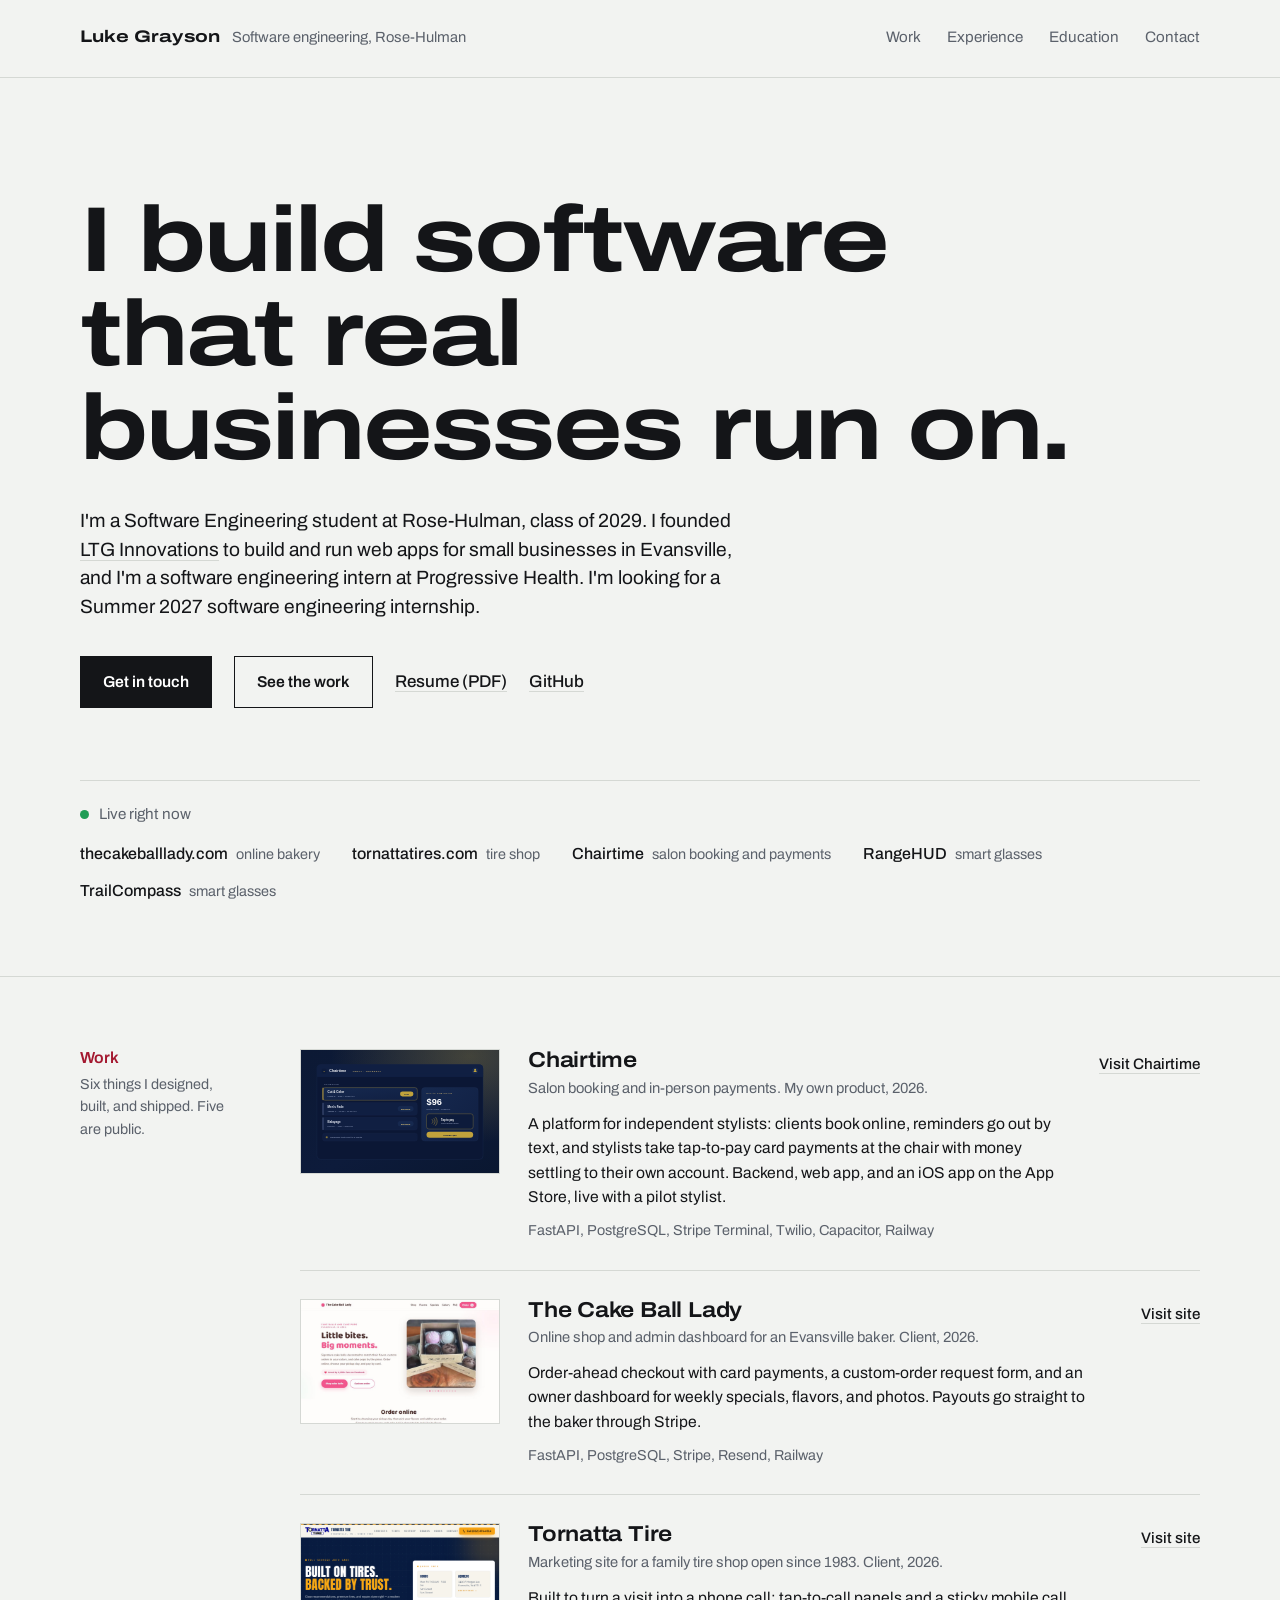
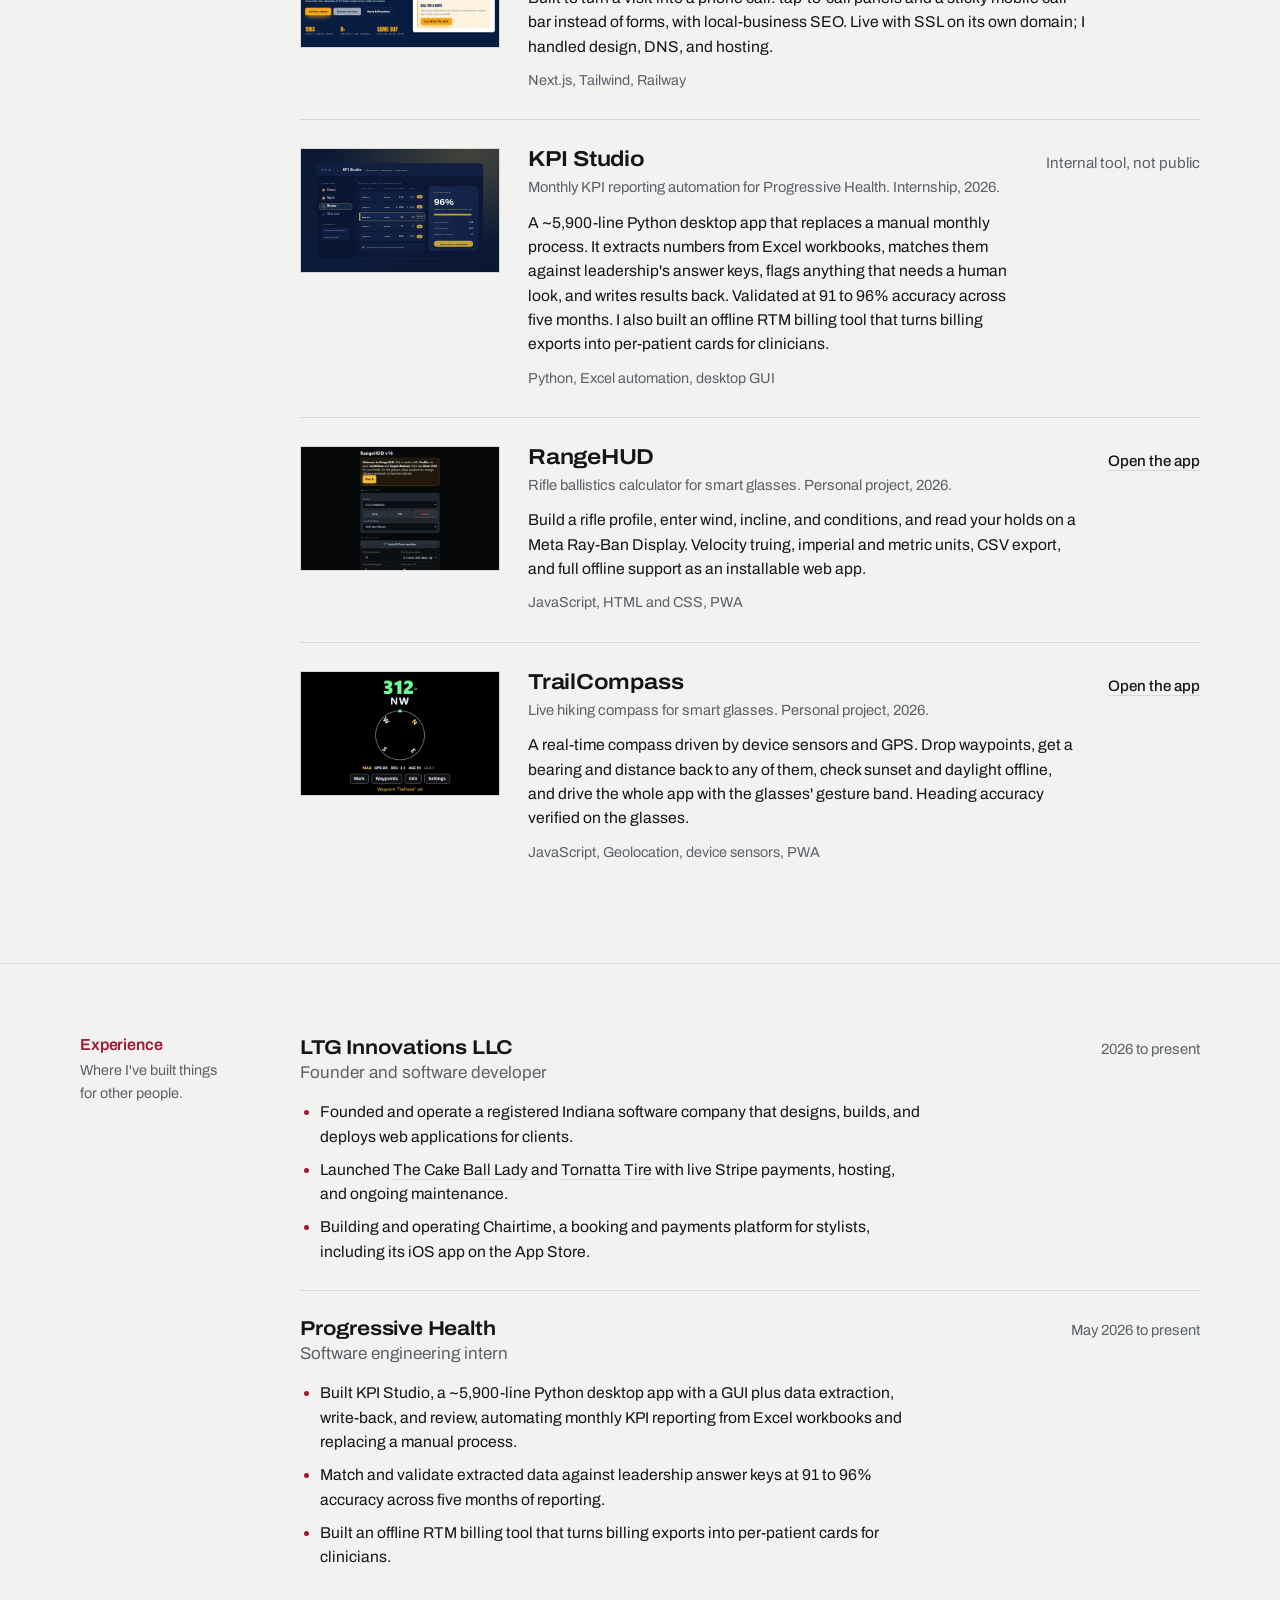
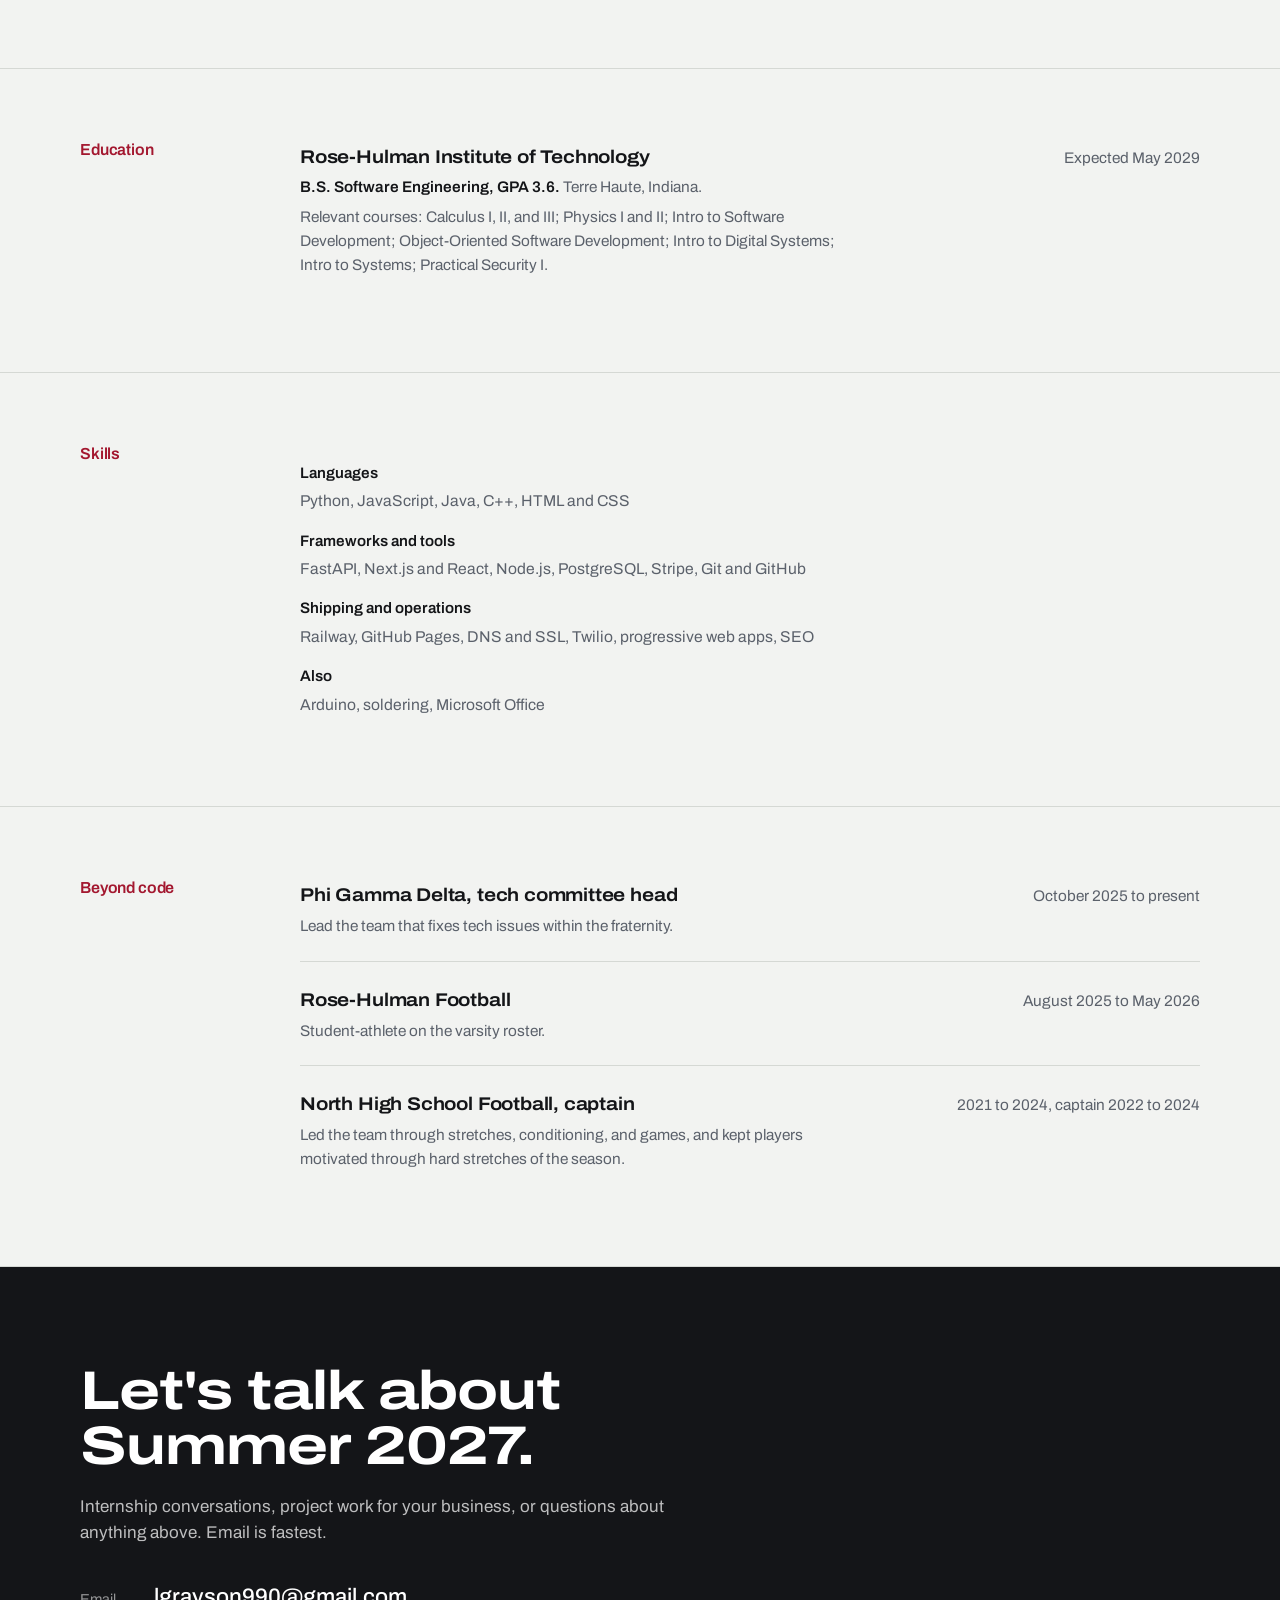
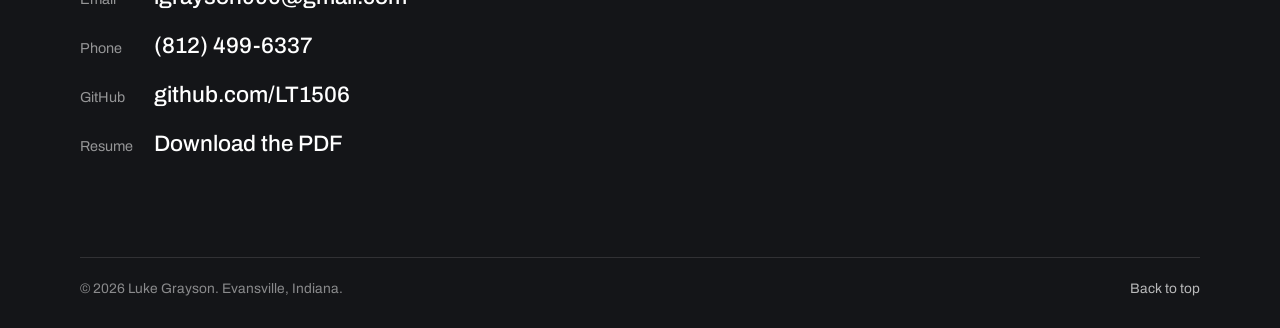
==== commit c9adeb96: "Match the site to the 2026-2027 resume; add resume PDF - GPA 3.6; Rose-Hulman Football ended May 202" ====
--- a/index.html
+++ b/index.html
@@ -49,6 +49,7 @@
         <div class="hero-actions">
           <a class="btn" href="#contact">Get in touch</a>
           <a class="btn btn-quiet" href="#work">See the work</a>
+          <a class="text-link" href="Luke-Grayson-Resume.pdf" target="_blank" rel="noopener">Resume (PDF)</a>
           <a class="text-link" href="https://github.com/LT1506" target="_blank" rel="noopener">GitHub</a>
         </div>
 
@@ -207,15 +208,8 @@
               <h3>Rose-Hulman Institute of Technology</h3>
               <p class="job-when">Expected May 2029</p>
             </div>
-            <p><strong>B.S. Software Engineering, GPA 3.87.</strong> Terre Haute, Indiana.</p>
+            <p><strong>B.S. Software Engineering, GPA 3.6.</strong> Terre Haute, Indiana.</p>
             <p>Relevant courses: Calculus I, II, and III; Physics I and II; Intro to Software Development; Object-Oriented Software Development; Intro to Digital Systems; Intro to Systems; Practical Security I.</p>
-          </article>
-          <article class="fact">
-            <div class="fact-head">
-              <h3>North High School</h3>
-              <p class="job-when">May 2025</p>
-            </div>
-            <p><strong>Honors Diploma, GPA 4.22.</strong> Evansville, Indiana.</p>
           </article>
         </div>
       </div>
@@ -234,12 +228,16 @@
           </div>
           <div>
             <dt>Frameworks and tools</dt>
-            <dd>FastAPI, Next.js and React, Node.js, PostgreSQL, Stripe, Git and GitHub, Unity (C#), Arduino</dd>
+            <dd>FastAPI, Next.js and React, Node.js, PostgreSQL, Stripe, Git and GitHub</dd>
           </div>
           <div>
             <dt>Shipping and operations</dt>
             <dd>Railway, GitHub Pages, DNS and SSL, Twilio, progressive web apps, SEO</dd>
           </div>
+          <div>
+            <dt>Also</dt>
+            <dd>Arduino, soldering, Microsoft Office</dd>
+          </div>
         </dl>
       </div>
     </section>
@@ -253,24 +251,24 @@
         <div>
           <article class="fact">
             <div class="fact-head">
+              <h3>Phi Gamma Delta, tech committee head</h3>
+              <p class="job-when">October 2025 to present</p>
+            </div>
+            <p>Lead the team that fixes tech issues within the fraternity.</p>
+          </article>
+          <article class="fact">
+            <div class="fact-head">
               <h3>Rose-Hulman Football</h3>
-              <p class="job-when">August 2025 to present</p>
+              <p class="job-when">August 2025 to May 2026</p>
             </div>
             <p>Student-athlete on the varsity roster.</p>
           </article>
           <article class="fact">
             <div class="fact-head">
               <h3>North High School Football, captain</h3>
-              <p class="job-when">2022 to 2024</p>
-            </div>
-            <p>Led the team through stretches, conditioning, and games.</p>
-          </article>
-          <article class="fact">
-            <div class="fact-head">
-              <h3>Student Council, treasurer</h3>
-              <p class="job-when">2024 to 2025</p>
-            </div>
-            <p>Managed student council finances by tracking spending and maintaining the budget.</p>
+              <p class="job-when">2021 to 2024, captain 2022 to 2024</p>
+            </div>
+            <p>Led the team through stretches, conditioning, and games, and kept players motivated through hard stretches of the season.</p>
           </article>
         </div>
       </div>
@@ -285,6 +283,7 @@
           <li><a href="mailto:lgrayson990@gmail.com"><span>Email</span>lgrayson990@gmail.com</a></li>
           <li><a href="tel:+18124996337"><span>Phone</span>(812) 499-6337</a></li>
           <li><a href="https://github.com/LT1506" target="_blank" rel="noopener"><span>GitHub</span>github.com/LT1506</a></li>
+          <li><a href="Luke-Grayson-Resume.pdf" target="_blank" rel="noopener"><span>Resume</span>Download the PDF</a></li>
         </ul>
       </div>
     </section>
